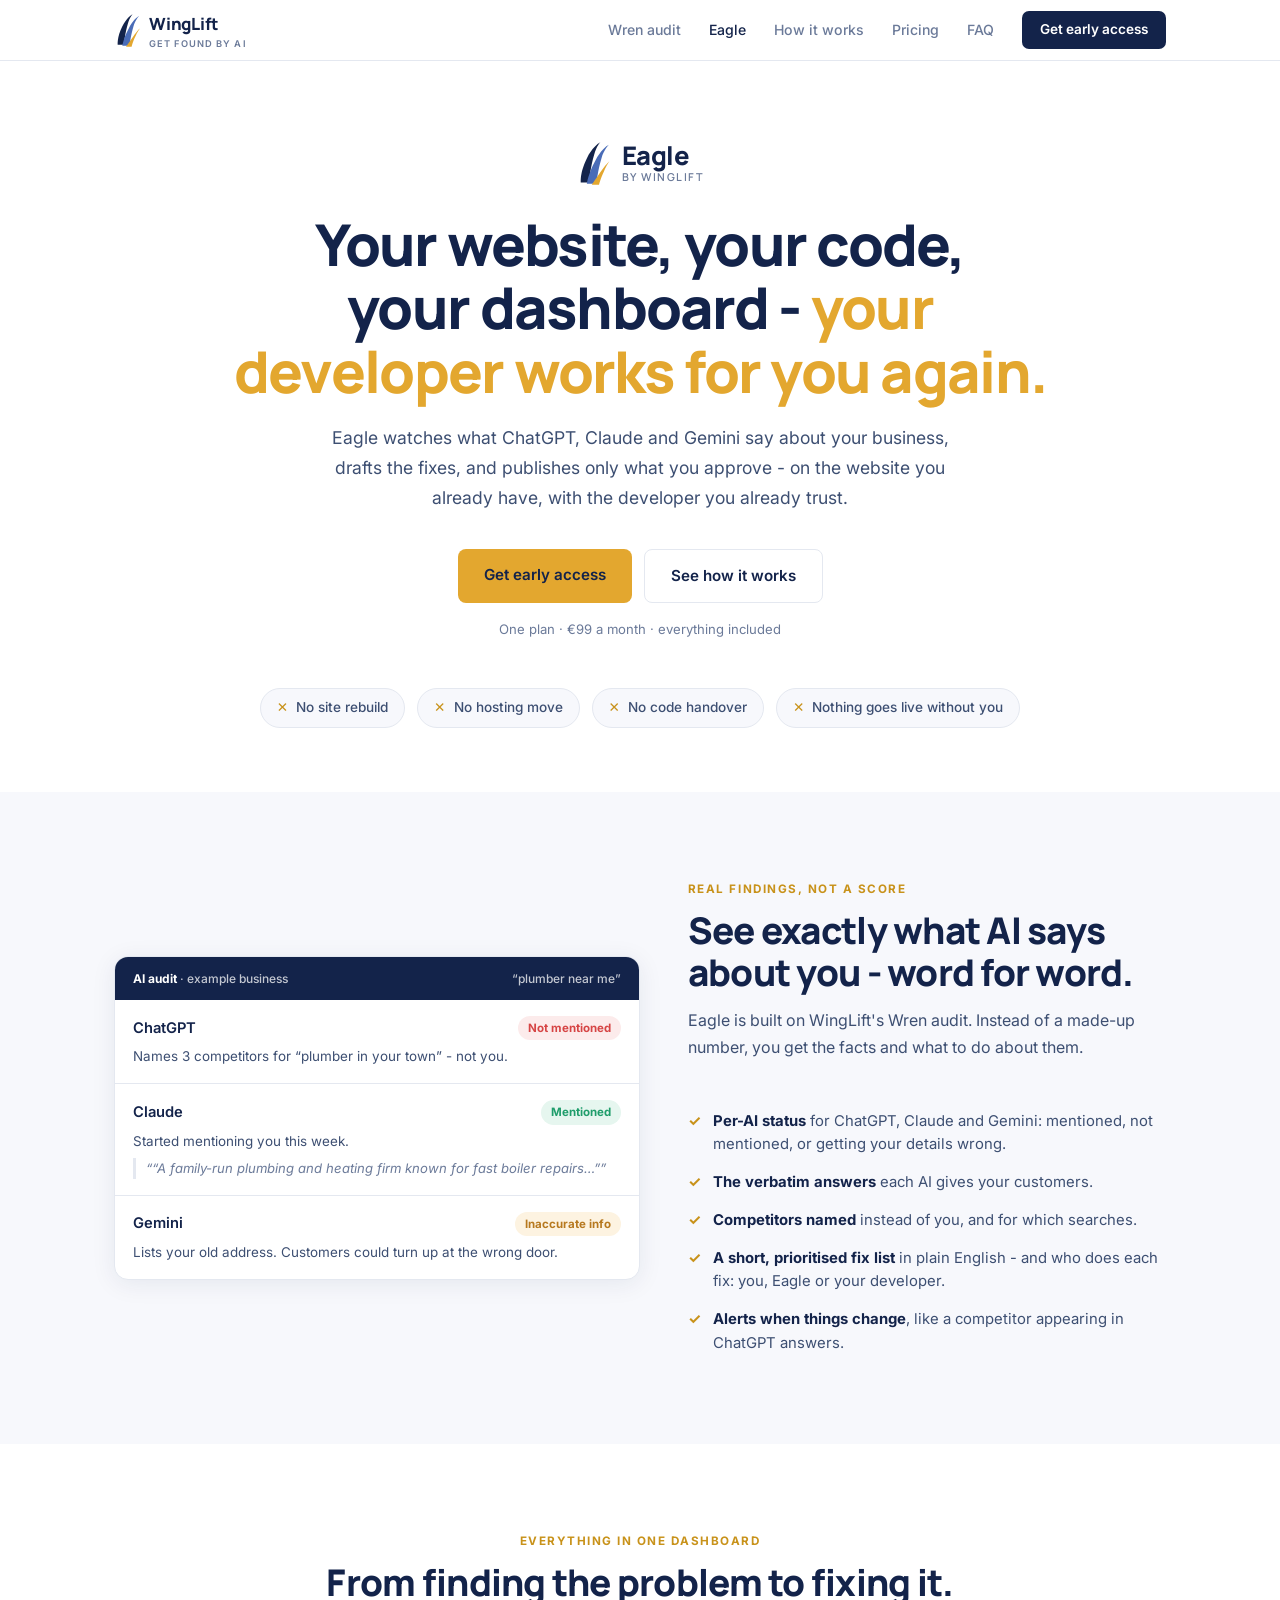
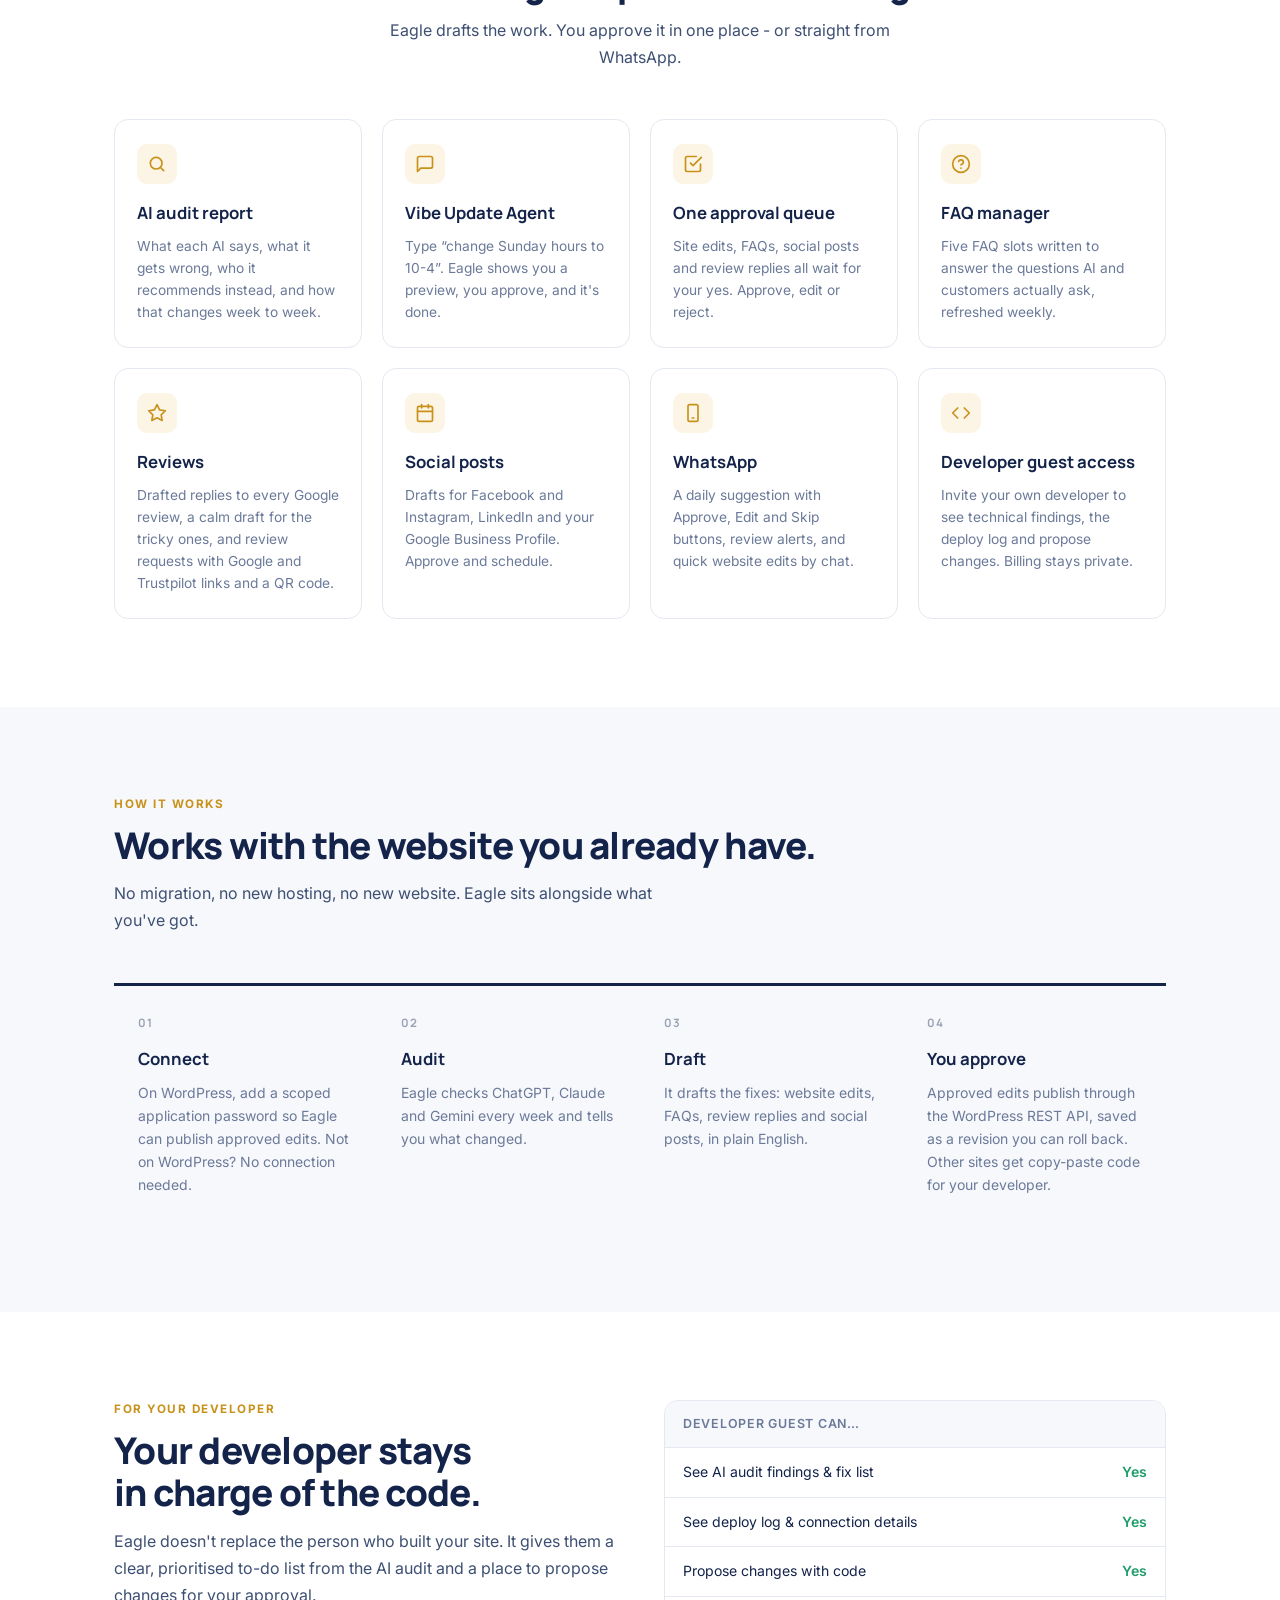
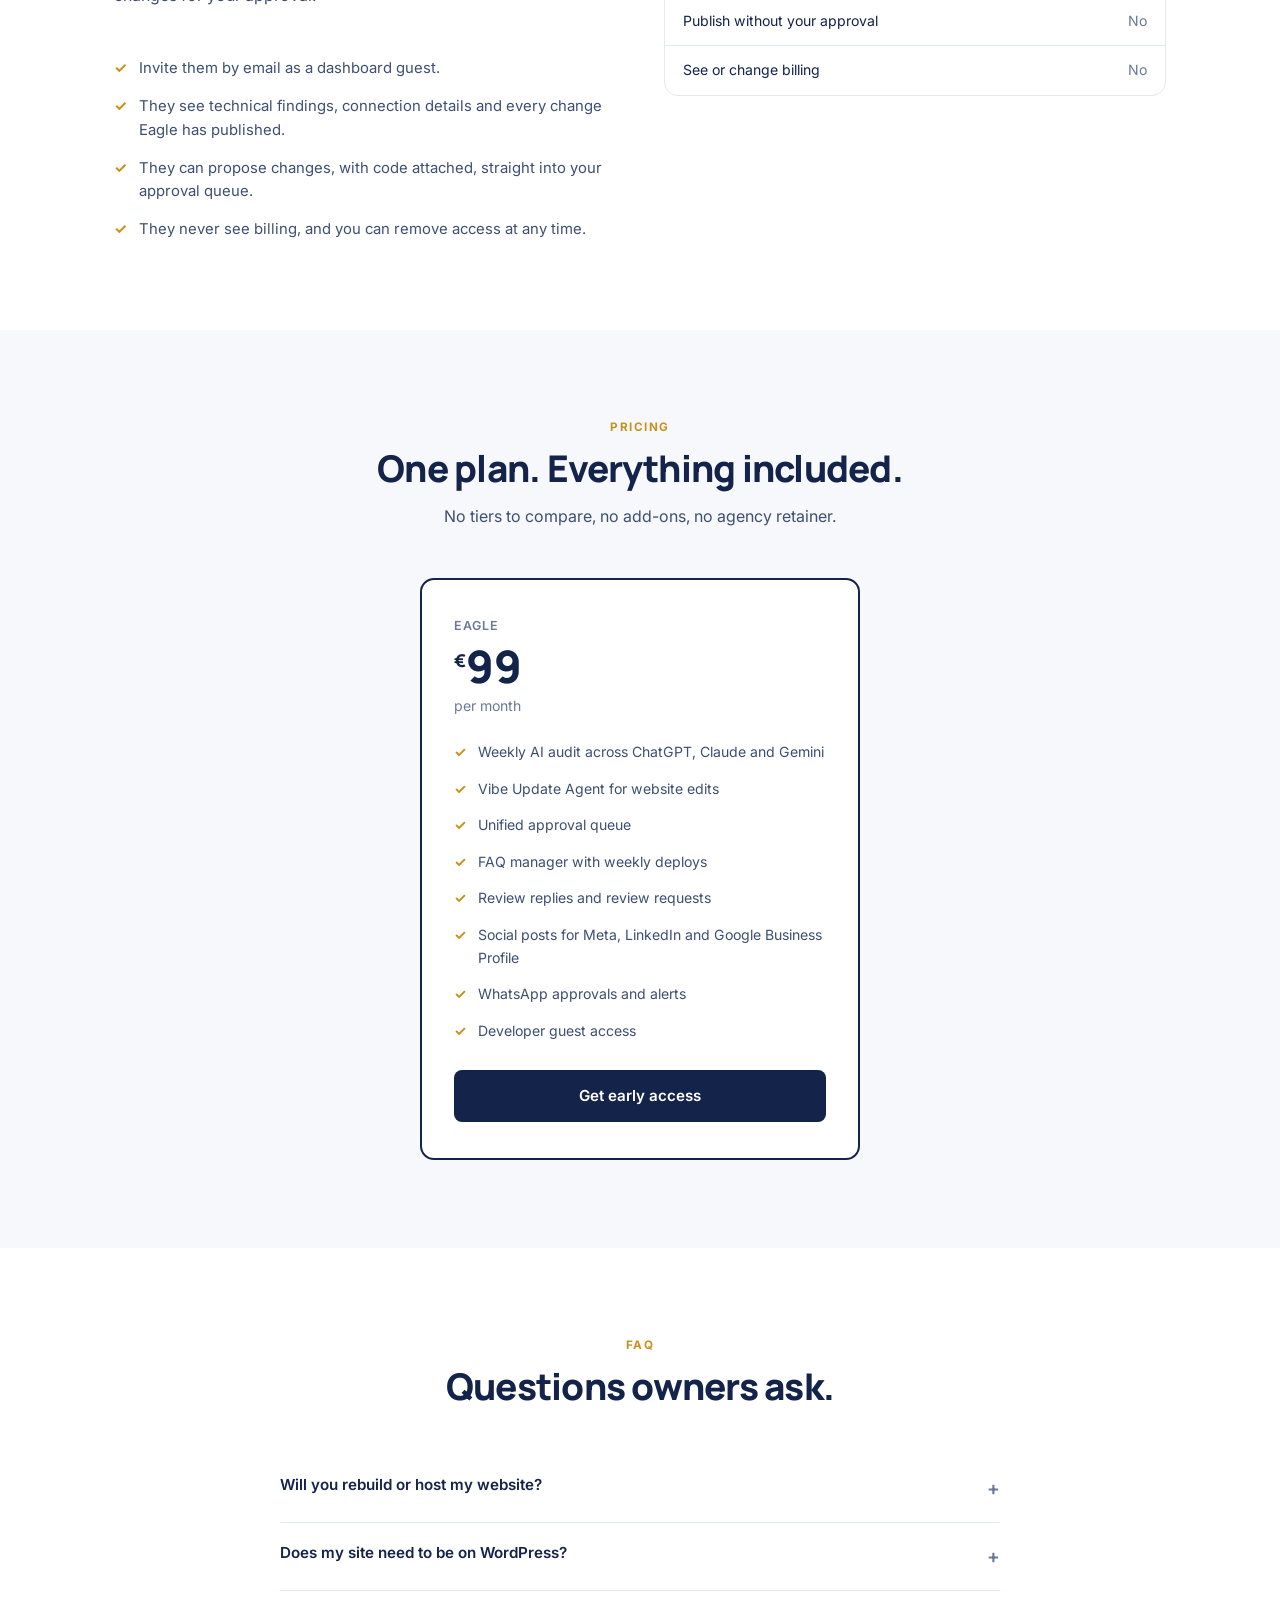
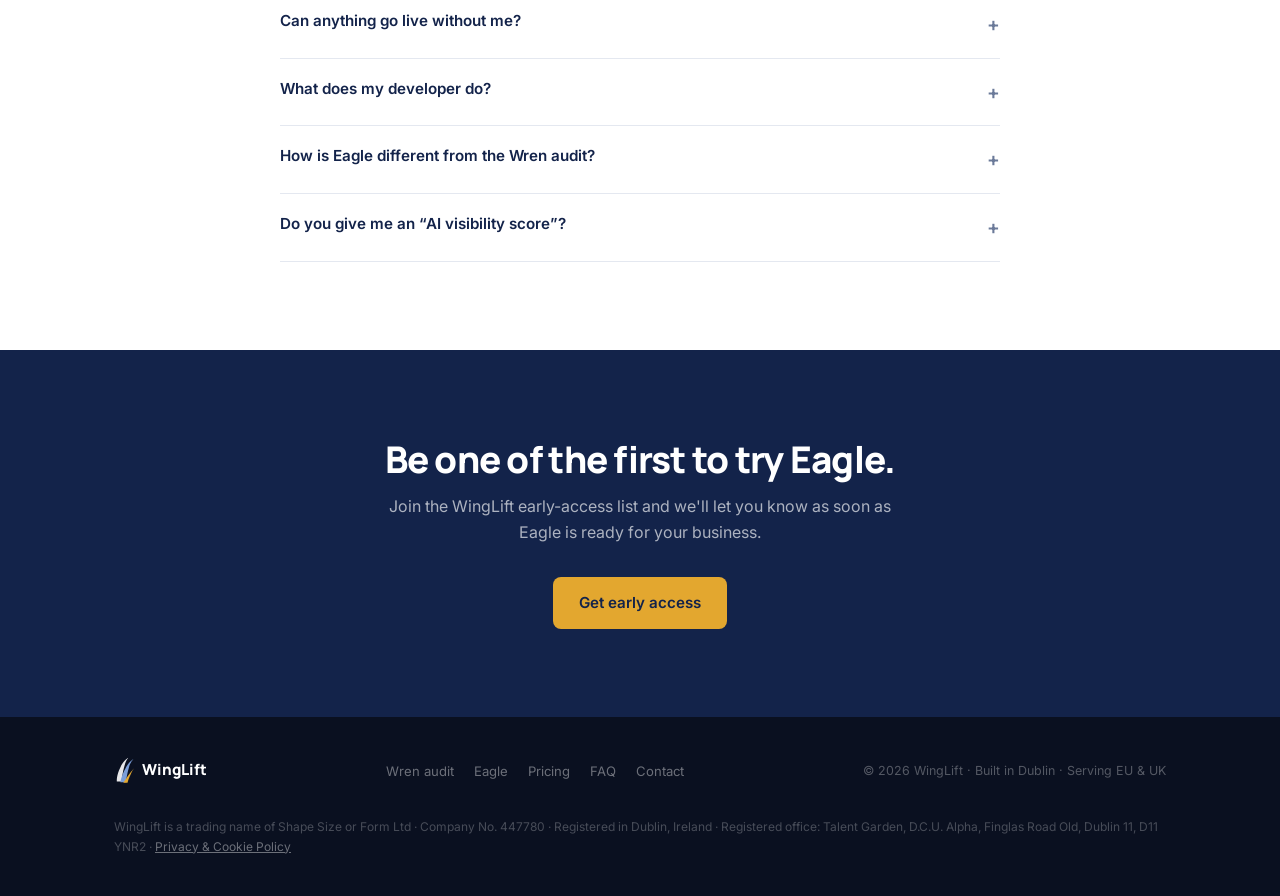
==== eagle.html @ 7f564443 "Add Eagle by WingLift product page and link it from the homepage Co-Authored-By: Devin AI <158243242" ====
<!DOCTYPE html>
<html lang="en" data-theme="light">
<head>
<meta charset="UTF-8">
<meta name="viewport" content="width=device-width, initial-scale=1.0">
<title>Eagle by WingLift - Your website, your code, your dashboard</title>
<meta name="description" content="Eagle by WingLift watches what ChatGPT, Claude and Gemini say about your business, drafts the fixes, and publishes only what you approve - on the website you already have, with the developer you already trust. One plan, €99 a month.">
<meta name="robots" content="index, follow">
<meta property="og:type" content="website">
<meta property="og:url" content="https://winglift.io/eagle">
<meta property="og:title" content="Eagle by WingLift - Your developer works for you again">
<meta property="og:description" content="AI audit findings, approved fixes, reviews, social posts and FAQs in one dashboard. No rebuild, no hosting, no code handover. €99/month.">
<meta property="og:image" content="https://winglift.io/og-image.png">
<meta property="og:locale" content="en_GB">
<meta property="og:site_name" content="WingLift">
<link rel="canonical" href="https://winglift.io/eagle">
<script type="application/ld+json">
{
  "@context": "https://schema.org",
  "@type": "SoftwareApplication",
  "name": "Eagle by WingLift",
  "applicationCategory": "BusinessApplication",
  "operatingSystem": "Web",
  "url": "https://winglift.io/eagle",
  "description": "Dashboard for small business owners that tracks what ChatGPT, Claude and Gemini say about the business, drafts fixes, and publishes approved changes to the owner's existing website via the WordPress REST API or copy-paste code for their own developer.",
  "offers": {
    "@type": "Offer",
    "name": "Eagle",
    "price": "99",
    "priceCurrency": "EUR",
    "billingDuration": "P1M"
  },
  "provider": {
    "@type": "Organization",
    "name": "WingLift",
    "legalName": "Shape Size or Form Ltd",
    "url": "https://winglift.io/"
  }
}
</script>
<link rel="preconnect" href="https://fonts.googleapis.com">
<link rel="stylesheet" href="https://fonts.googleapis.com/css2?family=Inter:wght@400;500;600;700&family=Manrope:wght@600;700;800&display=swap">
<style>
:root {
  --navy: #13234A; --navy-80: #2B3D6B; --steel: #4A6CB7;
  --gold: #E3A72F; --gold-dk: #C8921A;
  --bg: #FFFFFF; --surface: #F7F8FC; --border: #E4E8F0;
  --muted: #6B7A99; --fg: #13234A; --fg-soft: #3D4F72;
  --green: #1F9D6B; --red: #D64545; --amber: #B7791F;
  color-scheme: light;
}
*, *::before, *::after { box-sizing: border-box; margin: 0; padding: 0; }
html { scroll-behavior: smooth; }
html, body { background: var(--bg); color: var(--fg); font-family: 'Inter', system-ui, sans-serif; font-size: 16px; line-height: 1.6; -webkit-font-smoothing: antialiased; }
.container { max-width: 1100px; margin-inline: auto; padding-inline: 24px; }

nav { position: sticky; top: 0; z-index: 100; background: rgba(255,255,255,0.92); backdrop-filter: blur(12px); -webkit-backdrop-filter: blur(12px); border-bottom: 1px solid var(--border); }
.nav-inner { display: flex; align-items: center; justify-content: space-between; height: 60px; padding-inline: 24px; max-width: 1100px; margin-inline: auto; }
.nav-logo { display: flex; align-items: center; gap: 9px; text-decoration: none; color: var(--fg); }
.nav-logo svg { width: 26px; height: 34px; flex-shrink: 0; }
.nav-wordmark { font-family: 'Manrope', sans-serif; font-weight: 800; font-size: 1.05rem; letter-spacing: -0.01em; }
.nav-tagline { font-size: 0.58rem; font-weight: 600; letter-spacing: 0.12em; text-transform: uppercase; color: var(--muted); line-height: 1; display: block; margin-top: 1px; }
.nav-right { display: flex; align-items: center; gap: 28px; }
.nav-right a { text-decoration: none; color: var(--muted); font-size: 0.88rem; font-weight: 500; transition: color 0.15s; }
.nav-right a:hover, .nav-right a.active { color: var(--fg); }
.nav-cta { background: var(--navy); color: #fff !important; padding: 8px 18px; border-radius: 7px; font-weight: 600 !important; font-size: 0.85rem !important; }
.nav-cta:hover { background: var(--navy-80); }

section { padding-block: 88px; }
.section-eyebrow { font-size: 0.73rem; font-weight: 700; letter-spacing: 0.13em; text-transform: uppercase; color: var(--gold-dk); margin-bottom: 10px; display: block; }
h1 { font-family: 'Manrope', sans-serif; font-size: clamp(2.2rem, 5.5vw, 3.6rem); font-weight: 800; line-height: 1.1; letter-spacing: -0.03em; text-wrap: balance; max-width: 820px; margin: 0 auto 20px; }
h1 span { color: var(--gold); }
h2 { font-family: 'Manrope', sans-serif; font-size: clamp(1.6rem, 3vw, 2.3rem); font-weight: 800; line-height: 1.15; letter-spacing: -0.02em; text-wrap: balance; margin-bottom: 14px; }
h3 { font-family: 'Manrope', sans-serif; font-size: 1.05rem; font-weight: 700; margin-bottom: 8px; }
.section-sub { font-size: 1rem; color: var(--fg-soft); max-width: 560px; line-height: 1.7; margin-bottom: 48px; }
.center { text-align: center; }
.center .section-sub { margin-inline: auto; }

.btn { display: inline-block; padding: 14px 26px; border-radius: 8px; font-weight: 600; font-size: 0.95rem; text-decoration: none; transition: background 0.15s, border-color 0.15s, transform 0.15s; }
.btn-gold { background: var(--gold); color: var(--navy); }
.btn-gold:hover { background: var(--gold-dk); transform: translateY(-1px); }
.btn-ghost { border: 1.5px solid var(--border); color: var(--fg); }
.btn-ghost:hover { border-color: var(--navy); }
.btn-navy { display: block; width: 100%; text-align: center; background: var(--navy); color: #fff; }
.btn-navy:hover { background: var(--navy-80); }

/* Hero */
#hero { text-align: center; padding-block: 80px 64px; }
.product-mark { display: inline-flex; align-items: center; gap: 12px; margin-bottom: 28px; }
.product-mark svg { width: 34px; height: 44px; }
.product-mark .pm-name { font-family: 'Manrope', sans-serif; font-weight: 800; font-size: 1.6rem; letter-spacing: -0.02em; line-height: 1; text-align: left; }
.product-mark .pm-by { display: block; font-size: 0.68rem; font-weight: 600; letter-spacing: 0.14em; text-transform: uppercase; color: var(--muted); margin-top: 4px; }
.hero-sub { font-size: 1.1rem; color: var(--fg-soft); max-width: 620px; margin: 0 auto 36px; line-height: 1.7; }
.hero-actions { display: flex; gap: 12px; justify-content: center; flex-wrap: wrap; }
.hero-note { font-size: 0.82rem; color: var(--muted); margin-top: 16px; }
.not-list { display: flex; justify-content: center; gap: 12px; flex-wrap: wrap; margin-top: 48px; }
.not-item { display: flex; align-items: center; gap: 8px; background: var(--surface); border: 1px solid var(--border); border-radius: 999px; padding: 8px 16px; font-size: 0.85rem; font-weight: 500; color: var(--fg-soft); }
.not-item::before { content: "✕"; color: var(--gold-dk); font-weight: 700; }

/* Findings */
#findings { background: var(--surface); }
.findings-grid { display: grid; grid-template-columns: 1.1fr 1fr; gap: 48px; align-items: center; }
.report-card { background: var(--bg); border: 1px solid var(--border); border-radius: 14px; overflow: hidden; box-shadow: 0 4px 24px rgba(19,35,74,0.08); }
.report-top { background: var(--navy); color: rgba(255,255,255,0.75); font-size: 0.75rem; font-weight: 500; padding: 12px 18px; display: flex; justify-content: space-between; }
.report-top strong { color: #fff; }
.ai-finding { padding: 16px 18px; border-bottom: 1px solid var(--border); }
.ai-finding:last-child { border-bottom: none; }
.ai-finding-head { display: flex; align-items: center; justify-content: space-between; gap: 10px; margin-bottom: 6px; }
.ai-finding-name { font-weight: 600; font-size: 0.92rem; }
.status { font-size: 0.72rem; font-weight: 700; padding: 3px 10px; border-radius: 999px; white-space: nowrap; }
.st-ok { background: #E6F6EF; color: var(--green); }
.st-no { background: #FCEBEB; color: var(--red); }
.st-warn { background: #FDF3E1; color: var(--amber); }
.ai-finding p { font-size: 0.84rem; color: var(--fg-soft); line-height: 1.55; }
.ai-finding q { display: block; font-style: italic; color: var(--muted); font-size: 0.82rem; margin-top: 6px; border-left: 3px solid var(--border); padding-left: 10px; }
.check-list { list-style: none; display: flex; flex-direction: column; gap: 14px; }
.check-list li { display: flex; gap: 12px; font-size: 0.93rem; color: var(--fg-soft); line-height: 1.6; }
.check-list li::before { content: "✓"; color: var(--gold-dk); font-weight: 700; flex-shrink: 0; }
.check-list strong { color: var(--fg); }

/* Features */
.feature-grid { display: grid; grid-template-columns: repeat(4, 1fr); gap: 20px; }
.feature { border: 1px solid var(--border); border-radius: 14px; padding: 24px 22px; background: var(--bg); }
.feature-icon { width: 40px; height: 40px; border-radius: 10px; background: rgba(227,167,47,0.12); color: var(--gold-dk); display: flex; align-items: center; justify-content: center; margin-bottom: 16px; }
.feature-icon svg { width: 20px; height: 20px; }
.feature p { font-size: 0.86rem; color: var(--muted); line-height: 1.6; }

/* Steps */
#how { background: var(--surface); }
.steps { display: grid; grid-template-columns: repeat(4, 1fr); gap: 0; }
.step { padding: 28px 24px; border-top: 3px solid var(--navy); }
.step-num { font-family: 'Manrope', sans-serif; font-size: 0.72rem; font-weight: 700; letter-spacing: 0.1em; color: #9AA3B4; margin-bottom: 14px; display: block; }
.step p { font-size: 0.875rem; color: var(--muted); line-height: 1.65; }

/* Developer */
.dev-grid { display: grid; grid-template-columns: 1fr 1fr; gap: 48px; align-items: start; }
.perm-card { border: 1px solid var(--border); border-radius: 14px; overflow: hidden; }
.perm-row { display: flex; justify-content: space-between; gap: 12px; padding: 13px 18px; border-bottom: 1px solid var(--border); font-size: 0.88rem; }
.perm-row:last-child { border-bottom: none; }
.perm-row.head { background: var(--surface); font-weight: 600; font-size: 0.78rem; text-transform: uppercase; letter-spacing: 0.06em; color: var(--muted); }
.yes { color: var(--green); font-weight: 600; }
.nope { color: var(--muted); }

/* Pricing */
#pricing { background: var(--surface); }
.price-card { max-width: 440px; margin: 0 auto; background: var(--bg); border: 2px solid var(--navy); border-radius: 14px; padding: 36px 32px; text-align: left; }
.price-tier { font-size: 0.78rem; font-weight: 600; color: var(--muted); letter-spacing: 0.06em; text-transform: uppercase; margin-bottom: 8px; }
.price-amount { font-family: 'Manrope', sans-serif; font-size: 2.8rem; font-weight: 800; line-height: 1; }
.price-amount sup { font-size: 1.1rem; vertical-align: super; }
.price-period { font-size: 0.88rem; color: var(--muted); margin: 6px 0 24px; }
.price-card .check-list { margin-bottom: 28px; }
.price-card .check-list li { font-size: 0.88rem; }

/* FAQ */
.faq-list { max-width: 720px; margin: 0 auto; }
.faq-list details { border-bottom: 1px solid var(--border); }
.faq-list summary { cursor: pointer; list-style: none; padding: 18px 0; font-weight: 600; font-size: 0.95rem; display: flex; justify-content: space-between; gap: 12px; }
.faq-list summary::-webkit-details-marker { display: none; }
.faq-list summary::after { content: "+"; font-size: 1.2rem; color: var(--muted); transition: transform 0.2s; }
.faq-list details[open] summary::after { transform: rotate(45deg); }
.faq-list details p { padding-bottom: 18px; font-size: 0.9rem; color: var(--muted); line-height: 1.75; }

/* CTA */
#cta { background: var(--navy); text-align: center; }
#cta h2 { color: #fff; }
#cta p { color: rgba(255,255,255,0.65); max-width: 520px; margin: 0 auto 32px; }

footer { background: #0A1020; padding-block: 40px; }
.footer-inner { max-width: 1100px; margin-inline: auto; padding-inline: 24px; display: flex; align-items: center; justify-content: space-between; gap: 20px; flex-wrap: wrap; }
.footer-logo { display: flex; align-items: center; gap: 8px; text-decoration: none; color: #fff; }
.footer-logo svg { width: 20px; height: 26px; }
.footer-wordmark { font-family: 'Manrope', sans-serif; font-weight: 800; font-size: 0.95rem; }
.footer-links { display: flex; gap: 20px; list-style: none; flex-wrap: wrap; }
.footer-links a { color: rgba(255,255,255,0.4); font-size: 0.82rem; text-decoration: none; }
.footer-links a:hover { color: rgba(255,255,255,0.8); }
.footer-copy { font-size: 0.78rem; color: rgba(255,255,255,0.3); }
.footer-legal { font-size: 0.75rem; color: rgba(255,255,255,0.25); margin-top: 14px; line-height: 1.6; width: 100%; }
.footer-legal a { color: rgba(255,255,255,0.4); }

@media (max-width: 900px) {
  .feature-grid { grid-template-columns: 1fr 1fr; }
  .steps { grid-template-columns: 1fr 1fr; }
  .findings-grid, .dev-grid { grid-template-columns: 1fr; gap: 36px; }
}
@media (max-width: 560px) {
  h1 { font-size: 2rem; }
  section { padding-block: 64px; }
  .feature-grid, .steps { grid-template-columns: 1fr; }
  .nav-right a:not(.nav-cta) { display: none; }
}
@media (prefers-reduced-motion: reduce) {
  html { scroll-behavior: auto; }
  *, *::before, *::after { transition: none !important; }
}
</style>
</head>
<body>

<nav>
  <div class="nav-inner">
    <a href="/" class="nav-logo">
      <svg viewBox="0 0 56 72" xmlns="http://www.w3.org/2000/svg" aria-hidden="true">
        <path d="M8 68 C8 68 6 52 18 28 C26 12 36 4 40 2 C40 2 34 8 30 22 C24 42 22 62 22 68 Z" fill="#13234A"/>
        <path d="M18 70 C18 70 20 54 32 32 C40 16 50 8 54 6 C54 6 46 14 42 28 C36 48 34 66 34 70 Z" fill="#4A6CB7"/>
        <path d="M26 72 C26 72 34 60 44 46 C50 38 56 32 56 32 C56 32 50 40 46 50 C40 62 38 72 38 72 Z" fill="#E3A72F"/>
      </svg>
      <span>
        <span class="nav-wordmark">WingLift</span>
        <span class="nav-tagline">Get found by AI</span>
      </span>
    </a>
    <div class="nav-right">
      <a href="/">Wren audit</a>
      <a href="/eagle" class="active">Eagle</a>
      <a href="#how">How it works</a>
      <a href="#pricing">Pricing</a>
      <a href="#faq">FAQ</a>
      <a href="/#cta" class="nav-cta">Get early access</a>
    </div>
  </div>
</nav>

<main>
<section id="hero">
  <div class="container">
    <div class="product-mark">
      <svg viewBox="0 0 56 72" xmlns="http://www.w3.org/2000/svg" aria-hidden="true">
        <path d="M8 68 C8 68 6 52 18 28 C26 12 36 4 40 2 C40 2 34 8 30 22 C24 42 22 62 22 68 Z" fill="#13234A"/>
        <path d="M18 70 C18 70 20 54 32 32 C40 16 50 8 54 6 C54 6 46 14 42 28 C36 48 34 66 34 70 Z" fill="#4A6CB7"/>
        <path d="M26 72 C26 72 34 60 44 46 C50 38 56 32 56 32 C56 32 50 40 46 50 C40 62 38 72 38 72 Z" fill="#E3A72F"/>
      </svg>
      <span class="pm-name">Eagle<span class="pm-by">by WingLift</span></span>
    </div>
    <h1>Your website, your code, your dashboard - <span>your developer works for you again.</span></h1>
    <p class="hero-sub">Eagle watches what ChatGPT, Claude and Gemini say about your business, drafts the fixes, and publishes only what you approve - on the website you already have, with the developer you already trust.</p>
    <div class="hero-actions">
      <a href="/#cta" class="btn btn-gold">Get early access</a>
      <a href="#how" class="btn btn-ghost">See how it works</a>
    </div>
    <p class="hero-note">One plan · €99 a month · everything included</p>
    <div class="not-list" aria-label="What Eagle does not do">
      <span class="not-item">No site rebuild</span>
      <span class="not-item">No hosting move</span>
      <span class="not-item">No code handover</span>
      <span class="not-item">Nothing goes live without you</span>
    </div>
  </div>
</section>

<section id="findings">
  <div class="container findings-grid">
    <div class="report-card" aria-label="Example audit findings">
      <div class="report-top"><span><strong>AI audit</strong> · example business</span><span>“plumber near me”</span></div>
      <div class="ai-finding">
        <div class="ai-finding-head"><span class="ai-finding-name">ChatGPT</span><span class="status st-no">Not mentioned</span></div>
        <p>Names 3 competitors for “plumber in your town” - not you.</p>
      </div>
      <div class="ai-finding">
        <div class="ai-finding-head"><span class="ai-finding-name">Claude</span><span class="status st-ok">Mentioned</span></div>
        <p>Started mentioning you this week.</p>
        <q>“A family-run plumbing and heating firm known for fast boiler repairs…”</q>
      </div>
      <div class="ai-finding">
        <div class="ai-finding-head"><span class="ai-finding-name">Gemini</span><span class="status st-warn">Inaccurate info</span></div>
        <p>Lists your old address. Customers could turn up at the wrong door.</p>
      </div>
    </div>
    <div>
      <span class="section-eyebrow">Real findings, not a score</span>
      <h2>See exactly what AI says about you - word for word.</h2>
      <p class="section-sub">Eagle is built on WingLift's Wren audit. Instead of a made-up number, you get the facts and what to do about them.</p>
      <ul class="check-list">
        <li><span><strong>Per-AI status</strong> for ChatGPT, Claude and Gemini: mentioned, not mentioned, or getting your details wrong.</span></li>
        <li><span><strong>The verbatim answers</strong> each AI gives your customers.</span></li>
        <li><span><strong>Competitors named</strong> instead of you, and for which searches.</span></li>
        <li><span><strong>A short, prioritised fix list</strong> in plain English - and who does each fix: you, Eagle or your developer.</span></li>
        <li><span><strong>Alerts when things change</strong>, like a competitor appearing in ChatGPT answers.</span></li>
      </ul>
    </div>
  </div>
</section>

<section id="features">
  <div class="container">
    <div class="center">
      <span class="section-eyebrow">Everything in one dashboard</span>
      <h2>From finding the problem to fixing it.</h2>
      <p class="section-sub">Eagle drafts the work. You approve it in one place - or straight from WhatsApp.</p>
    </div>
    <div class="feature-grid">
      <div class="feature">
        <div class="feature-icon"><svg viewBox="0 0 24 24" fill="none" stroke="currentColor" stroke-width="2" stroke-linecap="round" stroke-linejoin="round"><circle cx="11" cy="11" r="7"/><path d="m20 20-3.5-3.5"/></svg></div>
        <h3>AI audit report</h3>
        <p>What each AI says, what it gets wrong, who it recommends instead, and how that changes week to week.</p>
      </div>
      <div class="feature">
        <div class="feature-icon"><svg viewBox="0 0 24 24" fill="none" stroke="currentColor" stroke-width="2" stroke-linecap="round" stroke-linejoin="round"><path d="M21 15a2 2 0 0 1-2 2H7l-4 4V5a2 2 0 0 1 2-2h14a2 2 0 0 1 2 2z"/></svg></div>
        <h3>Vibe Update Agent</h3>
        <p>Type “change Sunday hours to 10-4”. Eagle shows you a preview, you approve, and it's done.</p>
      </div>
      <div class="feature">
        <div class="feature-icon"><svg viewBox="0 0 24 24" fill="none" stroke="currentColor" stroke-width="2" stroke-linecap="round" stroke-linejoin="round"><path d="M9 11l3 3L22 4"/><path d="M21 12v7a2 2 0 0 1-2 2H5a2 2 0 0 1-2-2V5a2 2 0 0 1 2-2h11"/></svg></div>
        <h3>One approval queue</h3>
        <p>Site edits, FAQs, social posts and review replies all wait for your yes. Approve, edit or reject.</p>
      </div>
      <div class="feature">
        <div class="feature-icon"><svg viewBox="0 0 24 24" fill="none" stroke="currentColor" stroke-width="2" stroke-linecap="round" stroke-linejoin="round"><circle cx="12" cy="12" r="10"/><path d="M9.1 9a3 3 0 0 1 5.8 1c0 2-3 3-3 3"/><path d="M12 17h.01"/></svg></div>
        <h3>FAQ manager</h3>
        <p>Five FAQ slots written to answer the questions AI and customers actually ask, refreshed weekly.</p>
      </div>
      <div class="feature">
        <div class="feature-icon"><svg viewBox="0 0 24 24" fill="none" stroke="currentColor" stroke-width="2" stroke-linecap="round" stroke-linejoin="round"><path d="m12 2 3.1 6.3 6.9 1-5 4.9 1.2 6.8L12 17.8 5.8 21l1.2-6.8-5-4.9 6.9-1z"/></svg></div>
        <h3>Reviews</h3>
        <p>Drafted replies to every Google review, a calm draft for the tricky ones, and review requests with Google and Trustpilot links and a QR code.</p>
      </div>
      <div class="feature">
        <div class="feature-icon"><svg viewBox="0 0 24 24" fill="none" stroke="currentColor" stroke-width="2" stroke-linecap="round" stroke-linejoin="round"><rect x="3" y="4" width="18" height="18" rx="2"/><path d="M16 2v4M8 2v4M3 10h18"/></svg></div>
        <h3>Social posts</h3>
        <p>Drafts for Facebook and Instagram, LinkedIn and your Google Business Profile. Approve and schedule.</p>
      </div>
      <div class="feature">
        <div class="feature-icon"><svg viewBox="0 0 24 24" fill="none" stroke="currentColor" stroke-width="2" stroke-linecap="round" stroke-linejoin="round"><rect x="6" y="2" width="12" height="20" rx="2"/><path d="M11 18h2"/></svg></div>
        <h3>WhatsApp</h3>
        <p>A daily suggestion with Approve, Edit and Skip buttons, review alerts, and quick website edits by chat.</p>
      </div>
      <div class="feature">
        <div class="feature-icon"><svg viewBox="0 0 24 24" fill="none" stroke="currentColor" stroke-width="2" stroke-linecap="round" stroke-linejoin="round"><path d="m16 18 6-6-6-6"/><path d="m8 6-6 6 6 6"/></svg></div>
        <h3>Developer guest access</h3>
        <p>Invite your own developer to see technical findings, the deploy log and propose changes. Billing stays private.</p>
      </div>
    </div>
  </div>
</section>

<section id="how">
  <div class="container">
    <span class="section-eyebrow">How it works</span>
    <h2>Works with the website you already have.</h2>
    <p class="section-sub">No migration, no new hosting, no new website. Eagle sits alongside what you've got.</p>
    <div class="steps">
      <div class="step"><span class="step-num">01</span><h3>Connect</h3><p>On WordPress, add a scoped application password so Eagle can publish approved edits. Not on WordPress? No connection needed.</p></div>
      <div class="step"><span class="step-num">02</span><h3>Audit</h3><p>Eagle checks ChatGPT, Claude and Gemini every week and tells you what changed.</p></div>
      <div class="step"><span class="step-num">03</span><h3>Draft</h3><p>It drafts the fixes: website edits, FAQs, review replies and social posts, in plain English.</p></div>
      <div class="step"><span class="step-num">04</span><h3>You approve</h3><p>Approved edits publish through the WordPress REST API, saved as a revision you can roll back. Other sites get copy-paste code for your developer.</p></div>
    </div>
  </div>
</section>

<section id="developer">
  <div class="container dev-grid">
    <div>
      <span class="section-eyebrow">For your developer</span>
      <h2>Your developer stays in charge of the code.</h2>
      <p class="section-sub">Eagle doesn't replace the person who built your site. It gives them a clear, prioritised to-do list from the AI audit and a place to propose changes for your approval.</p>
      <ul class="check-list">
        <li><span>Invite them by email as a dashboard guest.</span></li>
        <li><span>They see technical findings, connection details and every change Eagle has published.</span></li>
        <li><span>They can propose changes, with code attached, straight into your approval queue.</span></li>
        <li><span>They never see billing, and you can remove access at any time.</span></li>
      </ul>
    </div>
    <div class="perm-card" aria-label="Developer guest permissions">
      <div class="perm-row head"><span>Developer guest can…</span><span></span></div>
      <div class="perm-row"><span>See AI audit findings &amp; fix list</span><span class="yes">Yes</span></div>
      <div class="perm-row"><span>See deploy log &amp; connection details</span><span class="yes">Yes</span></div>
      <div class="perm-row"><span>Propose changes with code</span><span class="yes">Yes</span></div>
      <div class="perm-row"><span>Publish without your approval</span><span class="nope">No</span></div>
      <div class="perm-row"><span>See or change billing</span><span class="nope">No</span></div>
    </div>
  </div>
</section>

<section id="pricing">
  <div class="container center">
    <span class="section-eyebrow">Pricing</span>
    <h2>One plan. Everything included.</h2>
    <p class="section-sub">No tiers to compare, no add-ons, no agency retainer.</p>
    <div class="price-card">
      <div class="price-tier">Eagle</div>
      <div class="price-amount"><sup>€</sup>99</div>
      <div class="price-period">per month</div>
      <ul class="check-list">
        <li><span>Weekly AI audit across ChatGPT, Claude and Gemini</span></li>
        <li><span>Vibe Update Agent for website edits</span></li>
        <li><span>Unified approval queue</span></li>
        <li><span>FAQ manager with weekly deploys</span></li>
        <li><span>Review replies and review requests</span></li>
        <li><span>Social posts for Meta, LinkedIn and Google Business Profile</span></li>
        <li><span>WhatsApp approvals and alerts</span></li>
        <li><span>Developer guest access</span></li>
      </ul>
      <a href="/#cta" class="btn btn-navy">Get early access</a>
    </div>
  </div>
</section>

<section id="faq">
  <div class="container">
    <div class="center">
      <span class="section-eyebrow">FAQ</span>
      <h2>Questions owners ask.</h2>
      <p class="section-sub"></p>
    </div>
    <div class="faq-list">
      <details><summary>Will you rebuild or host my website?</summary><p>No. Eagle is software only. Your website stays where it is, with the hosting and developer you already have. We never ask for your code.</p></details>
      <details><summary>Does my site need to be on WordPress?</summary><p>No. On WordPress, Eagle can publish approved edits for you through the WordPress REST API. On any other platform, Eagle gives you or your developer the exact copy-paste change instead.</p></details>
      <details><summary>Can anything go live without me?</summary><p>No. Every website edit, FAQ, social post and review reply waits in your approval queue until you approve it, in the dashboard or on WhatsApp.</p></details>
      <details><summary>What does my developer do?</summary><p>The code work, as they do today. Eagle gives them a prioritised list of technical fixes from the AI audit and lets them propose changes for your approval. They're invited as a guest and never see billing.</p></details>
      <details><summary>How is Eagle different from the Wren audit?</summary><p>Wren tells you what AI says about your business. Eagle uses those findings and helps you act on them: it drafts the fixes, manages your FAQs, reviews and social posts, and publishes what you approve.</p></details>
      <details><summary>Do you give me an “AI visibility score”?</summary><p>No. Scores hide the detail. Eagle shows you exactly what each AI says, what it gets wrong, and who it recommends instead.</p></details>
    </div>
  </div>
</section>

<section id="cta">
  <div class="container">
    <h2>Be one of the first to try Eagle.</h2>
    <p>Join the WingLift early-access list and we'll let you know as soon as Eagle is ready for your business.</p>
    <a href="/#cta" class="btn btn-gold">Get early access</a>
  </div>
</section>
</main>

<footer>
  <div class="footer-inner">
    <a href="/" class="footer-logo">
      <svg viewBox="0 0 56 72" xmlns="http://www.w3.org/2000/svg" aria-hidden="true">
        <path d="M8 68 C8 68 6 52 18 28 C26 12 36 4 40 2 C40 2 34 8 30 22 C24 42 22 62 22 68 Z" fill="#fff" opacity="0.9"/>
        <path d="M18 70 C18 70 20 54 32 32 C40 16 50 8 54 6 C54 6 46 14 42 28 C36 48 34 66 34 70 Z" fill="#7B9ED9"/>
        <path d="M26 72 C26 72 34 60 44 46 C50 38 56 32 56 32 C56 32 50 40 46 50 C40 62 38 72 38 72 Z" fill="#E3A72F"/>
      </svg>
      <span class="footer-wordmark">WingLift</span>
    </a>
    <ul class="footer-links">
      <li><a href="/">Wren audit</a></li>
      <li><a href="/eagle">Eagle</a></li>
      <li><a href="#pricing">Pricing</a></li>
      <li><a href="#faq">FAQ</a></li>
      <li><a href="mailto:info@winglift.io">Contact</a></li>
    </ul>
    <p class="footer-copy">© 2026 WingLift · Built in Dublin · Serving EU &amp; UK</p>
    <p class="footer-legal">WingLift is a trading name of Shape Size or Form Ltd · Company No. 447780 · Registered in Dublin, Ireland · Registered office: Talent Garden, D.C.U. Alpha, Finglas Road Old, Dublin 11, D11 YNR2 · <a href="/privacy.html">Privacy &amp; Cookie Policy</a></p>
  </div>
</footer>

</body>
</html>
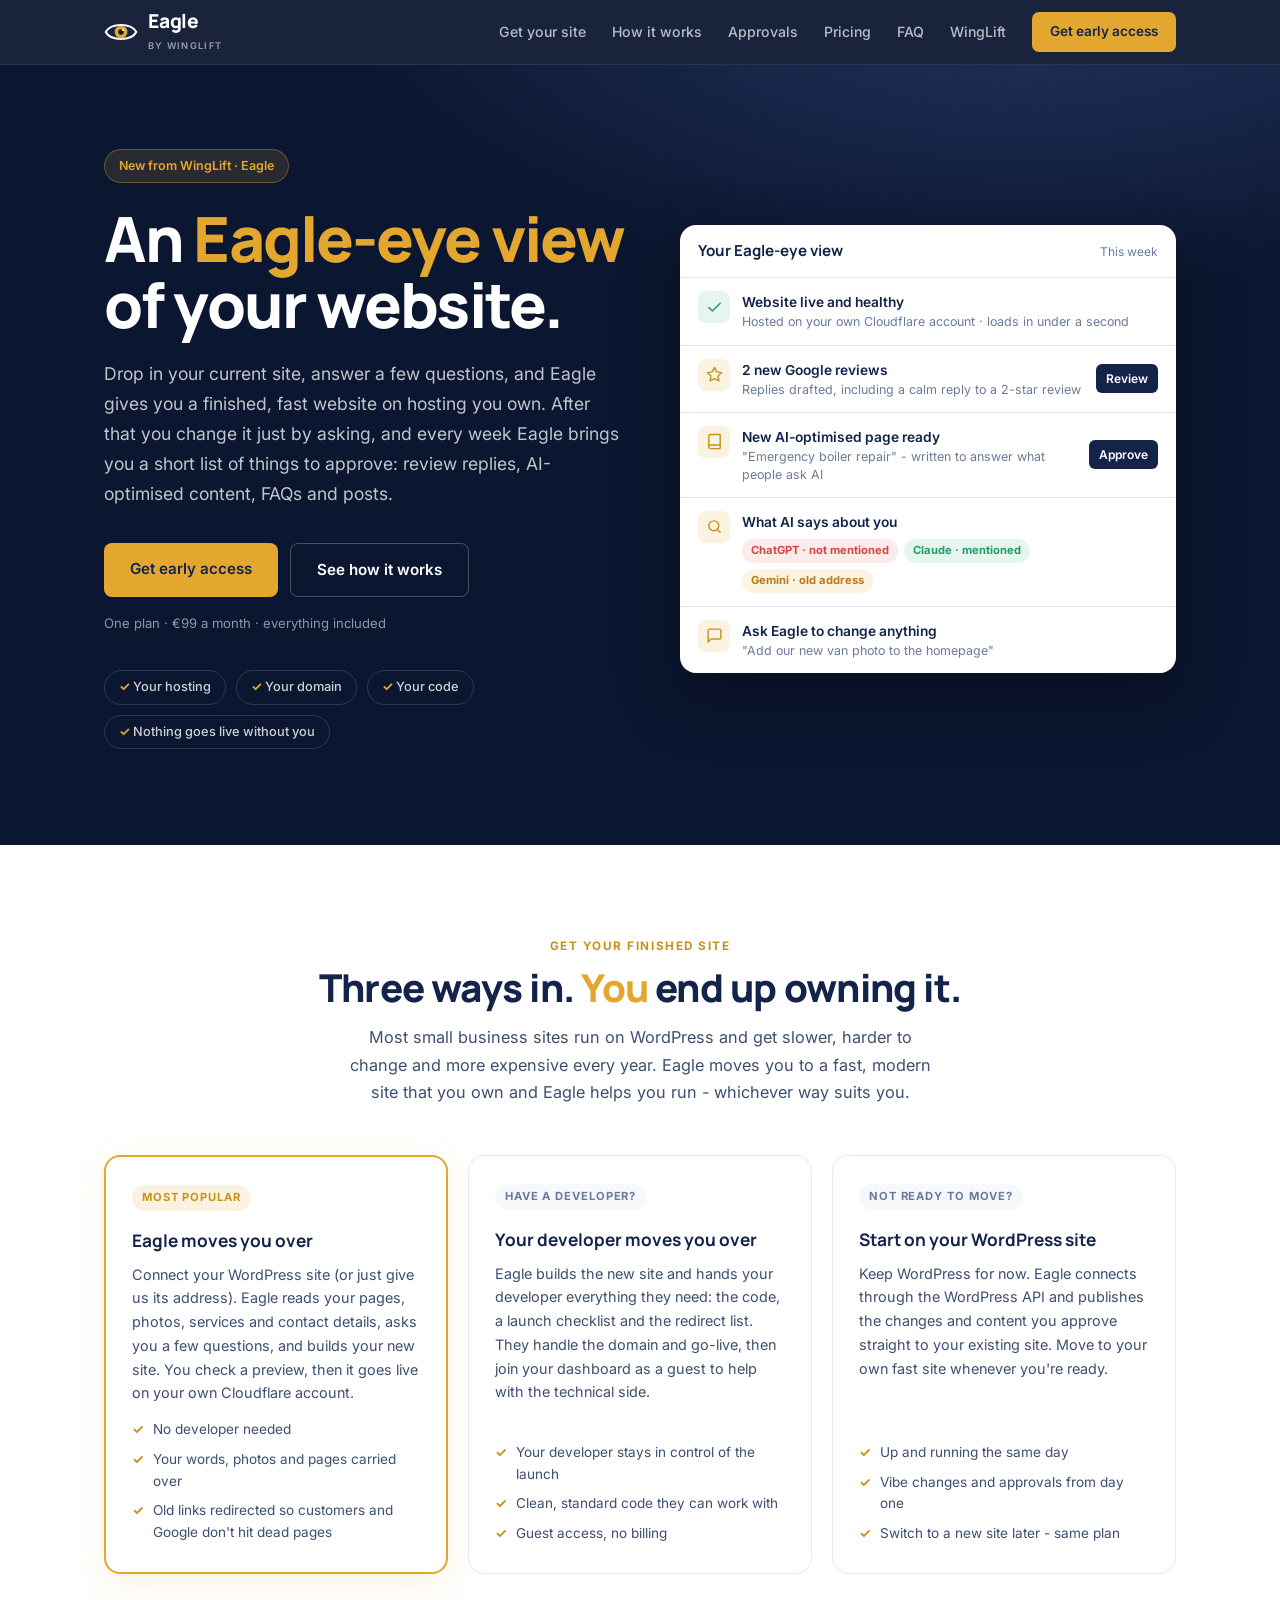
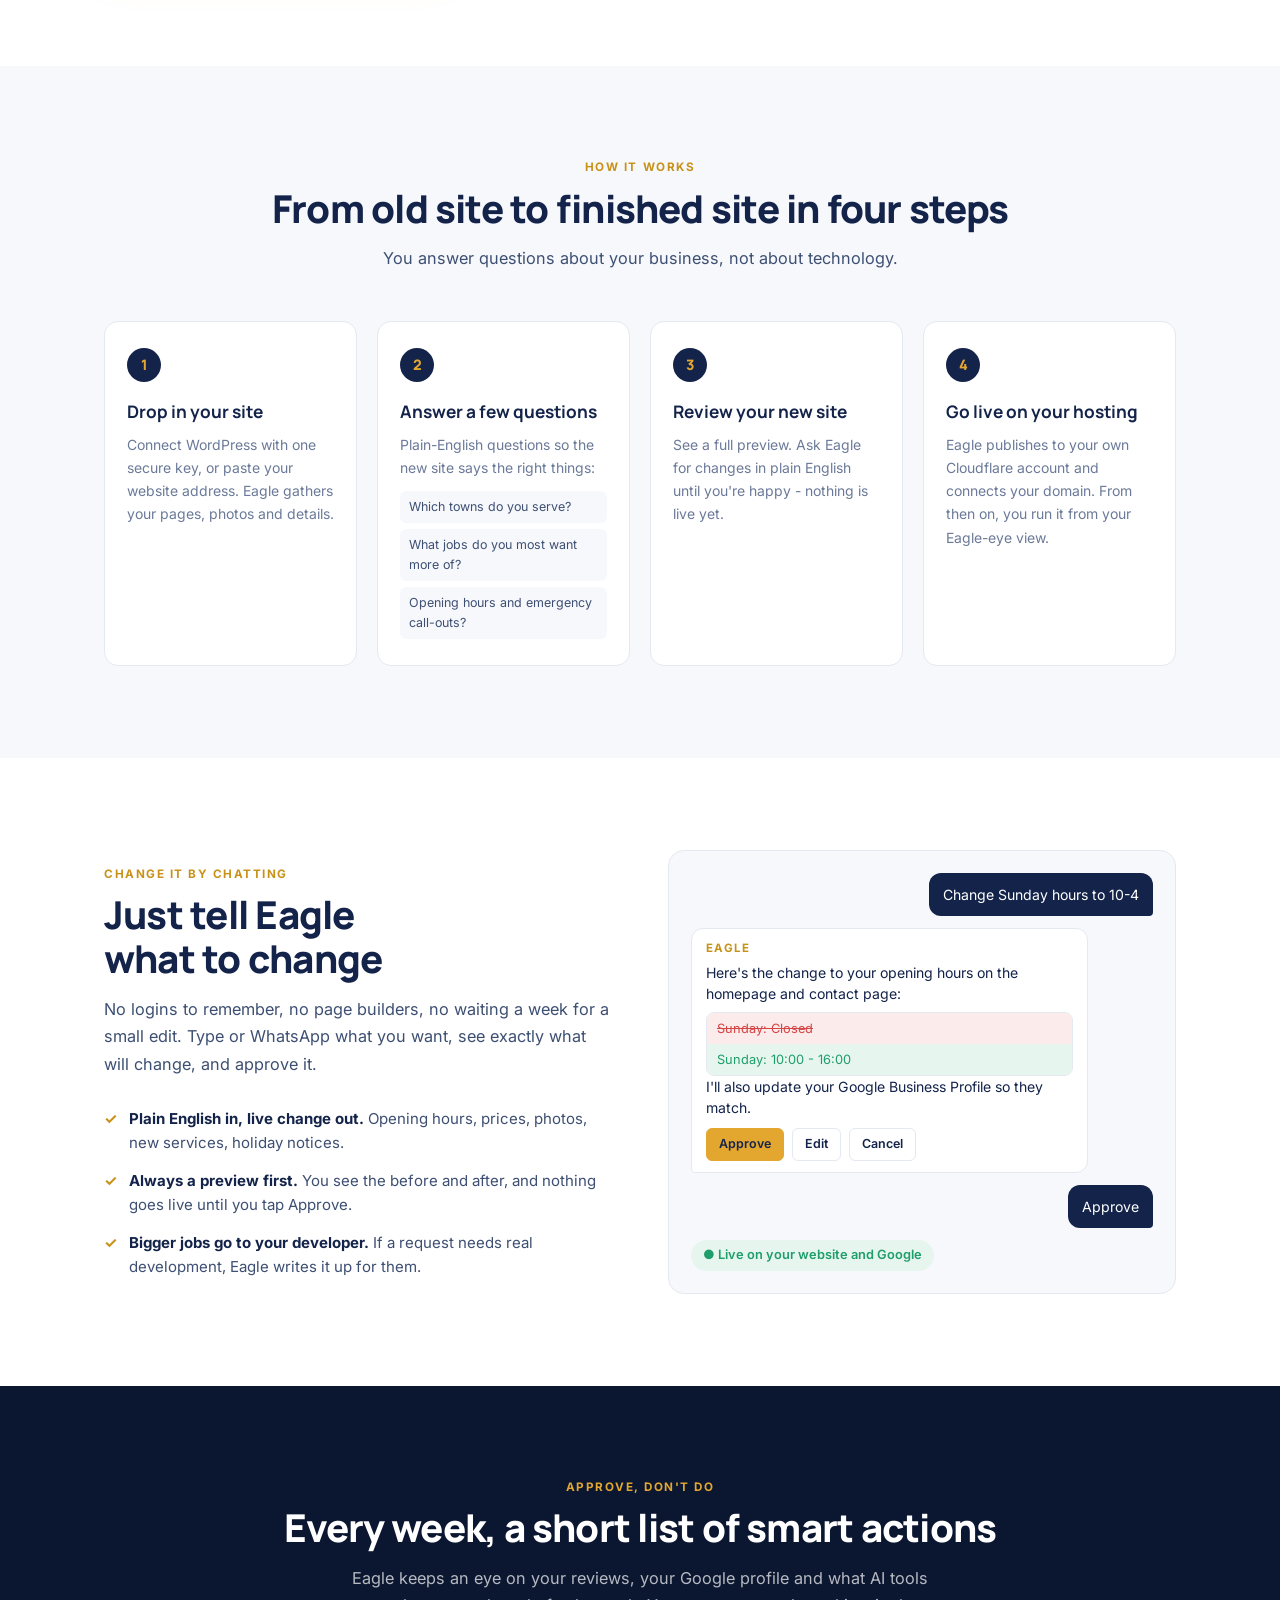
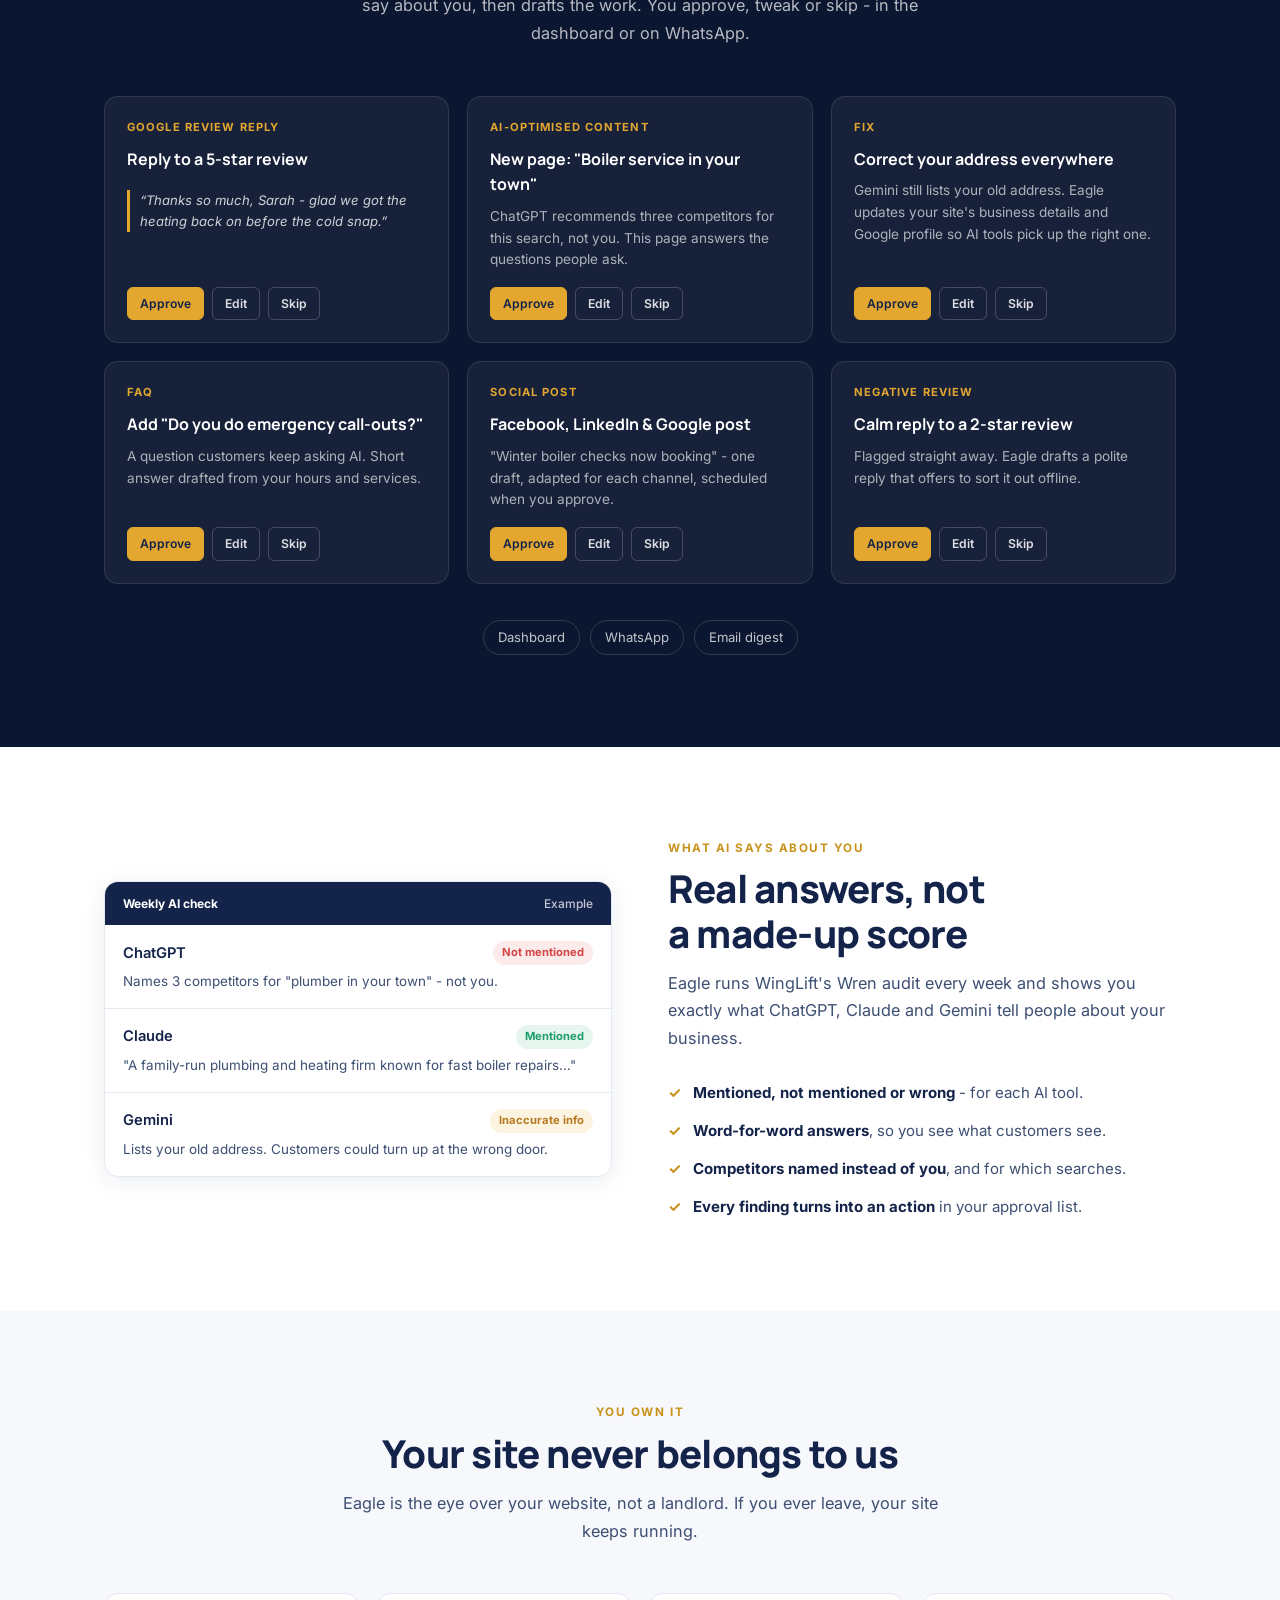
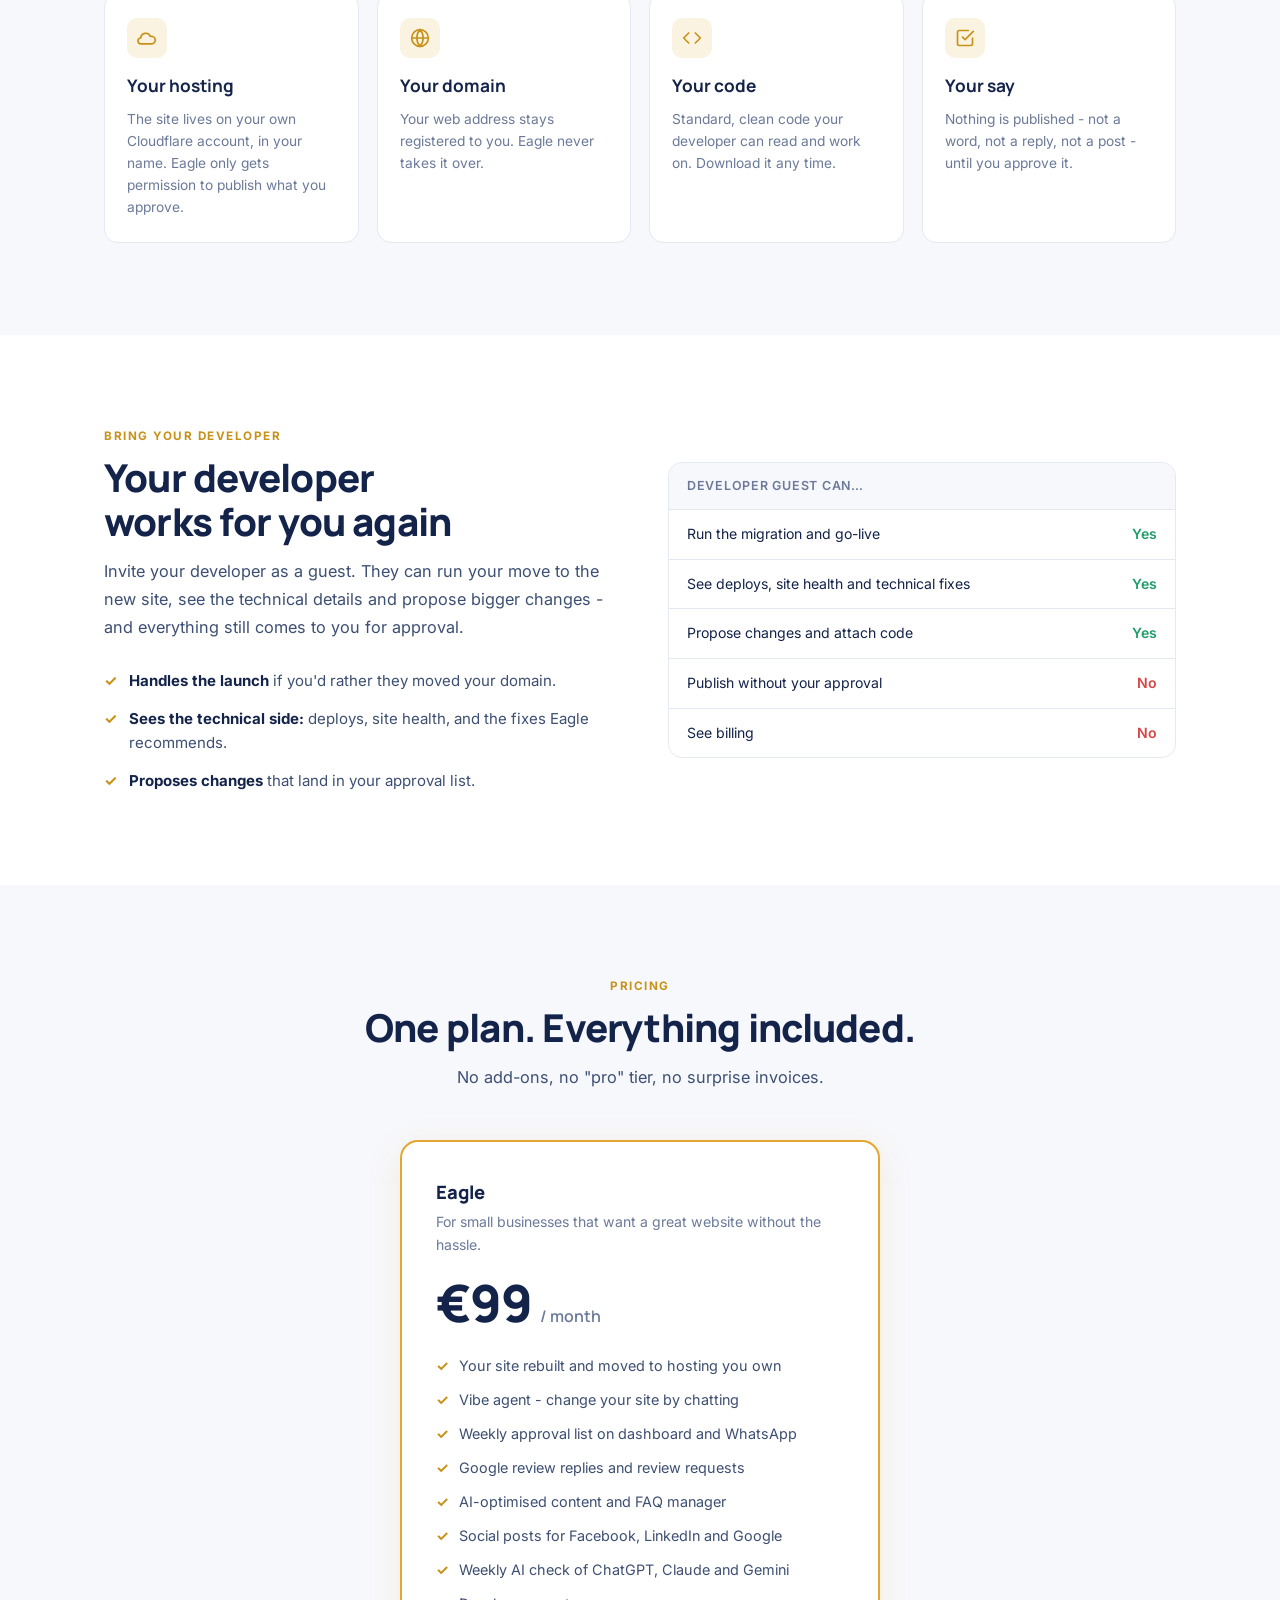
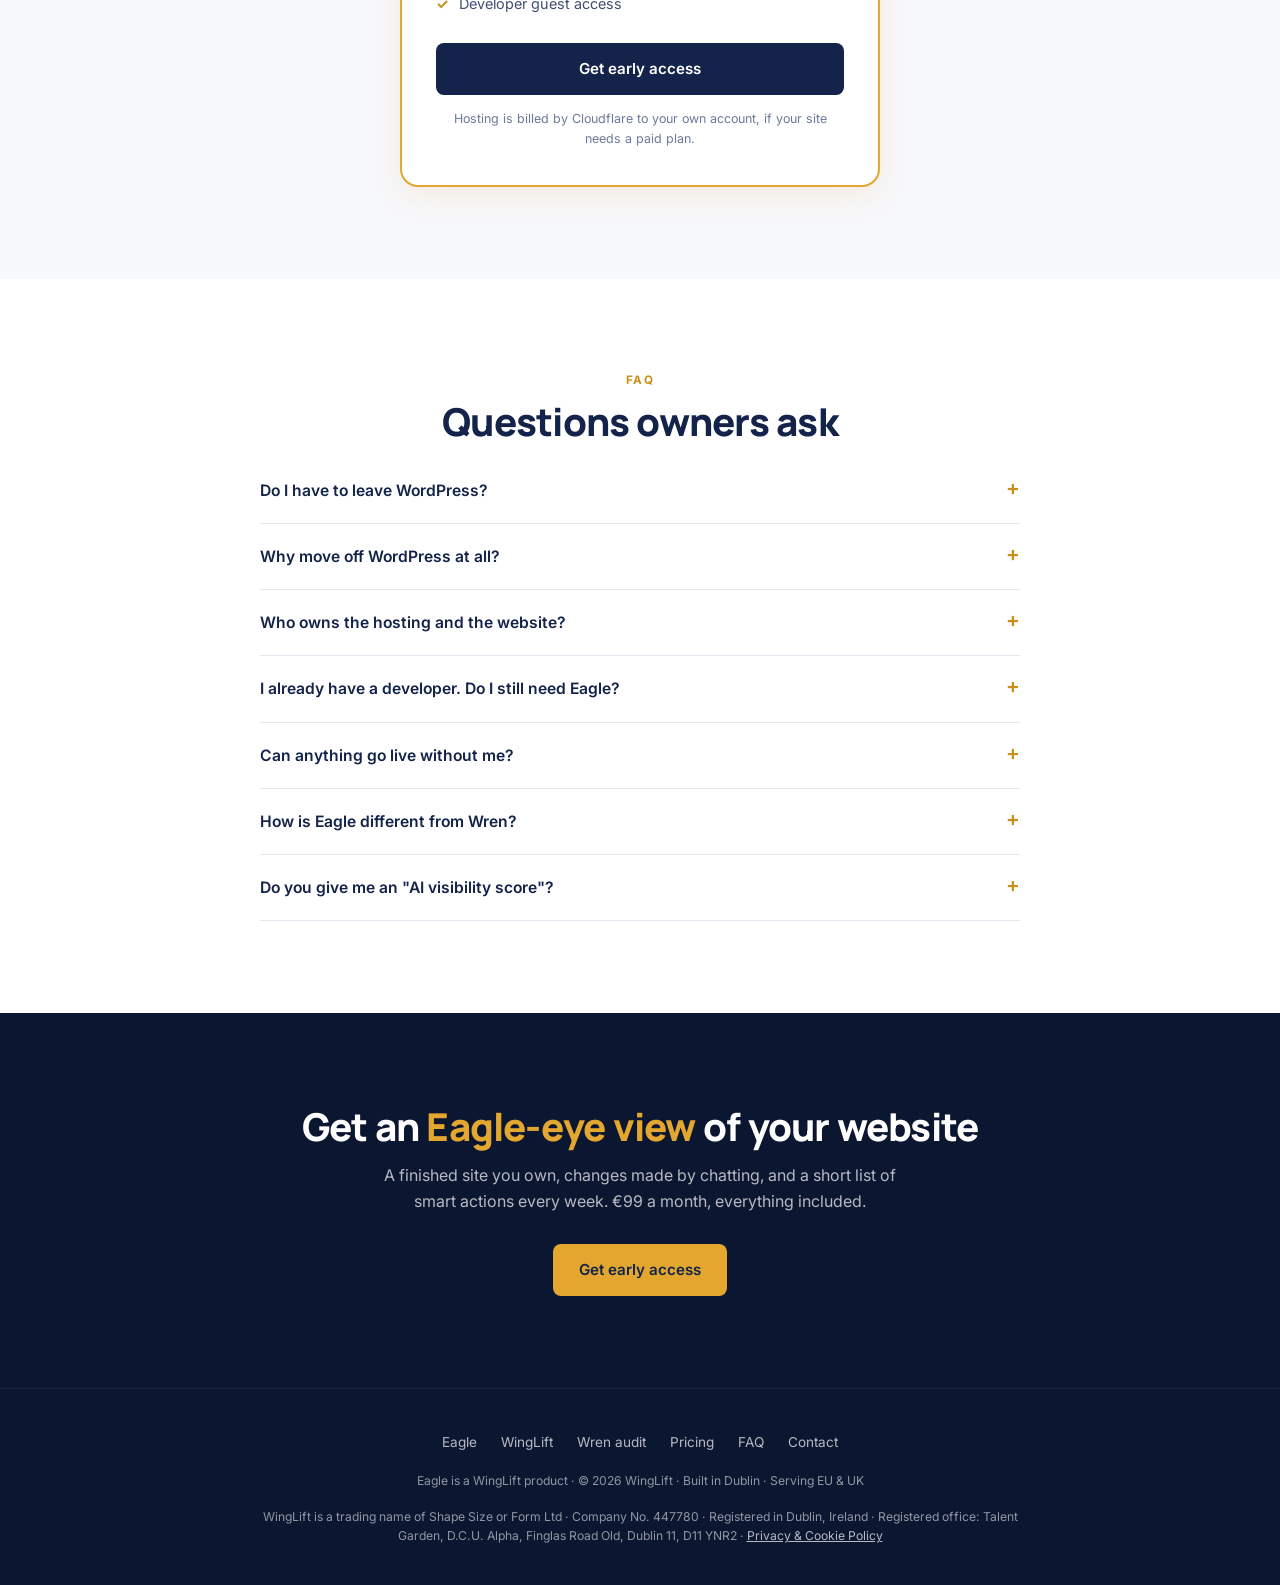
==== commit 3c1e3381: "Rework Eagle page: finished site on owner-managed hosting, vibe agent, weekly approvals Co-Authored-" ====
--- a/eagle.html
+++ b/eagle.html
@@ -3,13 +3,13 @@
 <head>
 <meta charset="UTF-8">
 <meta name="viewport" content="width=device-width, initial-scale=1.0">
-<title>Eagle by WingLift - Your website, your code, your dashboard</title>
-<meta name="description" content="Eagle by WingLift watches what ChatGPT, Claude and Gemini say about your business, drafts the fixes, and publishes only what you approve - on the website you already have, with the developer you already trust. One plan, €99 a month.">
+<title>Eagle by WingLift - An Eagle-eye view of your website</title>
+<meta name="description" content="Eagle gives small business owners a finished, fast website on hosting they own, a simple agent to change it just by asking, and a short list of actions to approve each week - Google review replies, AI-optimised content, FAQs and posts. €99 a month.">
 <meta name="robots" content="index, follow">
 <meta property="og:type" content="website">
 <meta property="og:url" content="https://winglift.io/eagle">
-<meta property="og:title" content="Eagle by WingLift - Your developer works for you again">
-<meta property="og:description" content="AI audit findings, approved fixes, reviews, social posts and FAQs in one dashboard. No rebuild, no hosting, no code handover. €99/month.">
+<meta property="og:title" content="Eagle by WingLift - An Eagle-eye view of your website">
+<meta property="og:description" content="A finished website on hosting you own, changes made by chatting, and smart actions to approve every week. €99/month.">
 <meta property="og:image" content="https://winglift.io/og-image.png">
 <meta property="og:locale" content="en_GB">
 <meta property="og:site_name" content="WingLift">
@@ -22,7 +22,7 @@
   "applicationCategory": "BusinessApplication",
   "operatingSystem": "Web",
   "url": "https://winglift.io/eagle",
-  "description": "Dashboard for small business owners that tracks what ChatGPT, Claude and Gemini say about the business, drafts fixes, and publishes approved changes to the owner's existing website via the WordPress REST API or copy-paste code for their own developer.",
+  "description": "Eagle rebuilds a small business website (for example from WordPress) as a fast site hosted on the owner's own Cloudflare account, then lets the owner change it by chatting with an agent and approve suggested actions such as Google review replies, AI-optimised content, FAQs and social posts.",
   "offers": {
     "@type": "Offer",
     "name": "Eagle",
@@ -42,8 +42,8 @@
 <link rel="stylesheet" href="https://fonts.googleapis.com/css2?family=Inter:wght@400;500;600;700&family=Manrope:wght@600;700;800&display=swap">
 <style>
 :root {
-  --navy: #13234A; --navy-80: #2B3D6B; --steel: #4A6CB7;
-  --gold: #E3A72F; --gold-dk: #C8921A;
+  --night: #0B1630; --navy: #13234A; --navy-80: #2B3D6B; --steel: #4A6CB7; --sky: #7B9ED9;
+  --gold: #E3A72F; --gold-dk: #C8921A; --gold-soft: rgba(227,167,47,0.14);
   --bg: #FFFFFF; --surface: #F7F8FC; --border: #E4E8F0;
   --muted: #6B7A99; --fg: #13234A; --fg-soft: #3D4F72;
   --green: #1F9D6B; --red: #D64545; --amber: #B7791F;
@@ -52,145 +52,201 @@
 *, *::before, *::after { box-sizing: border-box; margin: 0; padding: 0; }
 html { scroll-behavior: smooth; }
 html, body { background: var(--bg); color: var(--fg); font-family: 'Inter', system-ui, sans-serif; font-size: 16px; line-height: 1.6; -webkit-font-smoothing: antialiased; }
-.container { max-width: 1100px; margin-inline: auto; padding-inline: 24px; }
-
-nav { position: sticky; top: 0; z-index: 100; background: rgba(255,255,255,0.92); backdrop-filter: blur(12px); -webkit-backdrop-filter: blur(12px); border-bottom: 1px solid var(--border); }
-.nav-inner { display: flex; align-items: center; justify-content: space-between; height: 60px; padding-inline: 24px; max-width: 1100px; margin-inline: auto; }
-.nav-logo { display: flex; align-items: center; gap: 9px; text-decoration: none; color: var(--fg); }
-.nav-logo svg { width: 26px; height: 34px; flex-shrink: 0; }
-.nav-wordmark { font-family: 'Manrope', sans-serif; font-weight: 800; font-size: 1.05rem; letter-spacing: -0.01em; }
-.nav-tagline { font-size: 0.58rem; font-weight: 600; letter-spacing: 0.12em; text-transform: uppercase; color: var(--muted); line-height: 1; display: block; margin-top: 1px; }
-.nav-right { display: flex; align-items: center; gap: 28px; }
-.nav-right a { text-decoration: none; color: var(--muted); font-size: 0.88rem; font-weight: 500; transition: color 0.15s; }
-.nav-right a:hover, .nav-right a.active { color: var(--fg); }
-.nav-cta { background: var(--navy); color: #fff !important; padding: 8px 18px; border-radius: 7px; font-weight: 600 !important; font-size: 0.85rem !important; }
-.nav-cta:hover { background: var(--navy-80); }
-
-section { padding-block: 88px; }
-.section-eyebrow { font-size: 0.73rem; font-weight: 700; letter-spacing: 0.13em; text-transform: uppercase; color: var(--gold-dk); margin-bottom: 10px; display: block; }
-h1 { font-family: 'Manrope', sans-serif; font-size: clamp(2.2rem, 5.5vw, 3.6rem); font-weight: 800; line-height: 1.1; letter-spacing: -0.03em; text-wrap: balance; max-width: 820px; margin: 0 auto 20px; }
-h1 span { color: var(--gold); }
-h2 { font-family: 'Manrope', sans-serif; font-size: clamp(1.6rem, 3vw, 2.3rem); font-weight: 800; line-height: 1.15; letter-spacing: -0.02em; text-wrap: balance; margin-bottom: 14px; }
-h3 { font-family: 'Manrope', sans-serif; font-size: 1.05rem; font-weight: 700; margin-bottom: 8px; }
-.section-sub { font-size: 1rem; color: var(--fg-soft); max-width: 560px; line-height: 1.7; margin-bottom: 48px; }
+.container { max-width: 1120px; margin-inline: auto; padding-inline: 24px; }
+a { color: inherit; }
+
+/* Nav (Eagle-branded, dark) */
+nav { position: sticky; top: 0; z-index: 100; background: rgba(11,22,48,0.94); backdrop-filter: blur(12px); -webkit-backdrop-filter: blur(12px); border-bottom: 1px solid rgba(255,255,255,0.08); }
+.nav-inner { display: flex; align-items: center; justify-content: space-between; height: 64px; padding-inline: 24px; max-width: 1120px; margin-inline: auto; }
+.eagle-logo { display: flex; align-items: center; gap: 10px; text-decoration: none; color: #fff; }
+.eagle-logo svg { width: 34px; height: 34px; flex-shrink: 0; }
+.eagle-word { font-family: 'Manrope', sans-serif; font-weight: 800; font-size: 1.2rem; letter-spacing: -0.01em; line-height: 1; }
+.eagle-by { display: block; font-size: 0.58rem; font-weight: 600; letter-spacing: 0.14em; text-transform: uppercase; color: rgba(255,255,255,0.55); margin-top: 3px; }
+.nav-right { display: flex; align-items: center; gap: 26px; }
+.nav-right a { text-decoration: none; color: rgba(255,255,255,0.7); font-size: 0.88rem; font-weight: 500; transition: color 0.15s; }
+.nav-right a:hover { color: #fff; }
+.nav-right .nav-cta { background: var(--gold); color: var(--navy); padding: 9px 18px; border-radius: 7px; font-weight: 600; font-size: 0.85rem; }
+.nav-right .nav-cta:hover { background: var(--gold-dk); color: var(--navy); }
+
+section { padding-block: 92px; }
+.eyebrow { font-size: 0.73rem; font-weight: 700; letter-spacing: 0.13em; text-transform: uppercase; color: var(--gold-dk); margin-bottom: 10px; display: block; }
+h1 { font-family: 'Manrope', sans-serif; font-size: clamp(2.4rem, 5.6vw, 3.9rem); font-weight: 800; line-height: 1.06; letter-spacing: -0.03em; text-wrap: balance; margin-bottom: 22px; }
+h1 span, h2 span { color: var(--gold); }
+h2 { font-family: 'Manrope', sans-serif; font-size: clamp(1.7rem, 3.2vw, 2.4rem); font-weight: 800; line-height: 1.15; letter-spacing: -0.02em; text-wrap: balance; margin-bottom: 14px; }
+h3 { font-family: 'Manrope', sans-serif; font-size: 1.08rem; font-weight: 700; margin-bottom: 8px; }
+.sub { font-size: 1.02rem; color: var(--fg-soft); max-width: 600px; line-height: 1.7; margin-bottom: 48px; }
 .center { text-align: center; }
-.center .section-sub { margin-inline: auto; }
+.center .sub { margin-inline: auto; }
 
 .btn { display: inline-block; padding: 14px 26px; border-radius: 8px; font-weight: 600; font-size: 0.95rem; text-decoration: none; transition: background 0.15s, border-color 0.15s, transform 0.15s; }
 .btn-gold { background: var(--gold); color: var(--navy); }
 .btn-gold:hover { background: var(--gold-dk); transform: translateY(-1px); }
-.btn-ghost { border: 1.5px solid var(--border); color: var(--fg); }
-.btn-ghost:hover { border-color: var(--navy); }
+.btn-ghost-dark { border: 1.5px solid rgba(255,255,255,0.25); color: #fff; }
+.btn-ghost-dark:hover { border-color: #fff; }
 .btn-navy { display: block; width: 100%; text-align: center; background: var(--navy); color: #fff; }
 .btn-navy:hover { background: var(--navy-80); }
 
 /* Hero */
-#hero { text-align: center; padding-block: 80px 64px; }
-.product-mark { display: inline-flex; align-items: center; gap: 12px; margin-bottom: 28px; }
-.product-mark svg { width: 34px; height: 44px; }
-.product-mark .pm-name { font-family: 'Manrope', sans-serif; font-weight: 800; font-size: 1.6rem; letter-spacing: -0.02em; line-height: 1; text-align: left; }
-.product-mark .pm-by { display: block; font-size: 0.68rem; font-weight: 600; letter-spacing: 0.14em; text-transform: uppercase; color: var(--muted); margin-top: 4px; }
-.hero-sub { font-size: 1.1rem; color: var(--fg-soft); max-width: 620px; margin: 0 auto 36px; line-height: 1.7; }
-.hero-actions { display: flex; gap: 12px; justify-content: center; flex-wrap: wrap; }
-.hero-note { font-size: 0.82rem; color: var(--muted); margin-top: 16px; }
-.not-list { display: flex; justify-content: center; gap: 12px; flex-wrap: wrap; margin-top: 48px; }
-.not-item { display: flex; align-items: center; gap: 8px; background: var(--surface); border: 1px solid var(--border); border-radius: 999px; padding: 8px 16px; font-size: 0.85rem; font-weight: 500; color: var(--fg-soft); }
-.not-item::before { content: "✕"; color: var(--gold-dk); font-weight: 700; }
+#hero { background: radial-gradient(1200px 500px at 80% -10%, rgba(74,108,183,0.35), transparent 60%), var(--night); color: #fff; padding-block: 84px 96px; overflow: hidden; }
+.hero-grid { display: grid; grid-template-columns: 1.05fr 1fr; gap: 56px; align-items: center; }
+.hero-kicker { display: inline-flex; align-items: center; gap: 8px; background: rgba(227,167,47,0.14); color: var(--gold); border: 1px solid rgba(227,167,47,0.35); border-radius: 999px; padding: 6px 14px; font-size: 0.78rem; font-weight: 600; margin-bottom: 22px; }
+.hero-sub { font-size: 1.1rem; color: rgba(255,255,255,0.75); max-width: 560px; margin-bottom: 34px; line-height: 1.7; }
+.hero-actions { display: flex; gap: 12px; flex-wrap: wrap; }
+.hero-note { font-size: 0.82rem; color: rgba(255,255,255,0.55); margin-top: 16px; }
+.pill-row { display: flex; gap: 10px; flex-wrap: wrap; margin-top: 36px; }
+.pill { font-size: 0.8rem; font-weight: 500; color: rgba(255,255,255,0.8); border: 1px solid rgba(255,255,255,0.15); border-radius: 999px; padding: 6px 14px; }
+.pill::before { content: "✓ "; color: var(--gold); font-weight: 700; }
+
+/* Eagle-eye view card */
+.eye-card { background: #fff; color: var(--fg); border-radius: 16px; box-shadow: 0 24px 60px rgba(0,0,0,0.35); overflow: hidden; }
+.eye-top { display: flex; justify-content: space-between; align-items: center; padding: 14px 18px; border-bottom: 1px solid var(--border); }
+.eye-top strong { font-family: 'Manrope', sans-serif; font-size: 0.95rem; }
+.eye-top span { font-size: 0.75rem; color: var(--muted); }
+.eye-row { display: flex; gap: 12px; align-items: flex-start; padding: 13px 18px; border-bottom: 1px solid var(--border); }
+.eye-row:last-child { border-bottom: none; }
+.eye-ico { width: 32px; height: 32px; border-radius: 8px; display: flex; align-items: center; justify-content: center; flex-shrink: 0; background: var(--gold-soft); color: var(--gold-dk); }
+.eye-ico svg { width: 17px; height: 17px; }
+.eye-ico.ok { background: #E6F6EF; color: var(--green); }
+.eye-txt { flex: 1; min-width: 0; }
+.eye-txt b { display: block; font-size: 0.86rem; font-weight: 600; }
+.eye-txt small { display: block; font-size: 0.78rem; color: var(--muted); line-height: 1.45; }
+.ai-chips { display: flex; gap: 6px; flex-wrap: wrap; margin-top: 6px; }
+.chip { font-size: 0.7rem; font-weight: 700; padding: 3px 9px; border-radius: 999px; white-space: nowrap; }
+.c-ok { background: #E6F6EF; color: var(--green); }
+.c-no { background: #FCEBEB; color: var(--red); }
+.c-warn { background: #FDF3E1; color: var(--amber); }
+.eye-btn { font-size: 0.75rem; font-weight: 600; background: var(--navy); color: #fff; border-radius: 6px; padding: 5px 10px; white-space: nowrap; align-self: center; }
+
+/* Paths */
+.paths { display: grid; grid-template-columns: repeat(3, 1fr); gap: 20px; }
+.path { border: 1px solid var(--border); border-radius: 16px; padding: 28px 26px; background: #fff; display: flex; flex-direction: column; }
+.path.featured { border: 2px solid var(--gold); box-shadow: 0 8px 30px rgba(227,167,47,0.15); }
+.path-tag { align-self: flex-start; font-size: 0.7rem; font-weight: 700; letter-spacing: 0.08em; text-transform: uppercase; padding: 4px 10px; border-radius: 999px; background: var(--surface); color: var(--muted); margin-bottom: 16px; }
+.path.featured .path-tag { background: var(--gold-soft); color: var(--gold-dk); }
+.path p { font-size: 0.9rem; color: var(--fg-soft); line-height: 1.65; margin-bottom: 14px; }
+.path ul { list-style: none; display: flex; flex-direction: column; gap: 8px; margin-top: auto; }
+.path li { font-size: 0.85rem; color: var(--fg-soft); display: flex; gap: 9px; }
+.path li::before { content: "✓"; color: var(--gold-dk); font-weight: 700; }
+
+/* Steps */
+#how { background: var(--surface); }
+.steps { display: grid; grid-template-columns: repeat(4, 1fr); gap: 20px; counter-reset: s; }
+.step { background: #fff; border: 1px solid var(--border); border-radius: 14px; padding: 26px 22px; position: relative; }
+.step-num { font-family: 'Manrope', sans-serif; width: 34px; height: 34px; border-radius: 50%; background: var(--navy); color: var(--gold); font-weight: 800; display: flex; align-items: center; justify-content: center; margin-bottom: 16px; font-size: 0.9rem; }
+.step p { font-size: 0.875rem; color: var(--muted); line-height: 1.65; }
+.q-list { margin-top: 12px; display: flex; flex-direction: column; gap: 6px; }
+.q-list span { font-size: 0.78rem; color: var(--fg-soft); background: var(--surface); border-radius: 6px; padding: 6px 9px; }
+
+/* Split sections */
+.split { display: grid; grid-template-columns: 1fr 1fr; gap: 56px; align-items: center; }
+.split.rev > :first-child { order: 2; }
+.check-list { list-style: none; display: flex; flex-direction: column; gap: 14px; }
+.check-list li { display: flex; gap: 12px; font-size: 0.94rem; color: var(--fg-soft); line-height: 1.6; }
+.check-list li::before { content: "✓"; color: var(--gold-dk); font-weight: 700; flex-shrink: 0; }
+.check-list strong { color: var(--fg); }
+
+/* Chat mock */
+.chat { background: var(--surface); border: 1px solid var(--border); border-radius: 16px; padding: 22px; display: flex; flex-direction: column; gap: 12px; }
+.msg { max-width: 86%; padding: 11px 14px; border-radius: 12px; font-size: 0.88rem; line-height: 1.5; }
+.msg.me { align-self: flex-end; background: var(--navy); color: #fff; border-bottom-right-radius: 4px; }
+.msg.ea { align-self: flex-start; background: #fff; border: 1px solid var(--border); border-bottom-left-radius: 4px; }
+.msg.ea b { display: block; font-size: 0.72rem; text-transform: uppercase; letter-spacing: 0.08em; color: var(--gold-dk); margin-bottom: 4px; }
+.diff { margin-top: 8px; font-size: 0.8rem; border-radius: 8px; overflow: hidden; border: 1px solid var(--border); }
+.diff div { padding: 6px 10px; }
+.diff .old { background: #FCEBEB; color: var(--red); text-decoration: line-through; }
+.diff .new { background: #E6F6EF; color: var(--green); }
+.msg-actions { display: flex; gap: 8px; margin-top: 10px; }
+.msg-actions span { font-size: 0.78rem; font-weight: 600; padding: 6px 12px; border-radius: 6px; border: 1px solid var(--border); }
+.msg-actions .ap { background: var(--gold); border-color: var(--gold); color: var(--navy); }
+.live { align-self: flex-start; font-size: 0.8rem; font-weight: 600; color: var(--green); background: #E6F6EF; border-radius: 999px; padding: 5px 12px; }
+
+/* Approvals */
+#approve { background: var(--night); color: #fff; }
+#approve .sub { color: rgba(255,255,255,0.7); }
+#approve .eyebrow { color: var(--gold); }
+.queue { display: grid; grid-template-columns: repeat(3, 1fr); gap: 18px; }
+.qcard { background: rgba(255,255,255,0.05); border: 1px solid rgba(255,255,255,0.1); border-radius: 14px; padding: 22px; display: flex; flex-direction: column; }
+.qtype { font-size: 0.7rem; font-weight: 700; letter-spacing: 0.1em; text-transform: uppercase; color: var(--gold); margin-bottom: 10px; }
+.qcard h3 { color: #fff; font-size: 1rem; }
+.qcard p { font-size: 0.85rem; color: rgba(255,255,255,0.65); line-height: 1.6; }
+.qcard q { display: block; font-style: italic; font-size: 0.82rem; color: rgba(255,255,255,0.8); border-left: 3px solid var(--gold); padding-left: 10px; margin-top: 10px; }
+.qbtns { display: flex; gap: 8px; margin-top: auto; padding-top: 16px; }
+.qbtns span { font-size: 0.76rem; font-weight: 600; padding: 6px 12px; border-radius: 6px; border: 1px solid rgba(255,255,255,0.2); color: rgba(255,255,255,0.85); }
+.qbtns .ap { background: var(--gold); border-color: var(--gold); color: var(--navy); }
+.channels { display: flex; gap: 10px; justify-content: center; flex-wrap: wrap; margin-top: 36px; }
+.channels span { font-size: 0.82rem; color: rgba(255,255,255,0.75); border: 1px solid rgba(255,255,255,0.15); border-radius: 999px; padding: 6px 14px; }
 
 /* Findings */
-#findings { background: var(--surface); }
-.findings-grid { display: grid; grid-template-columns: 1.1fr 1fr; gap: 48px; align-items: center; }
-.report-card { background: var(--bg); border: 1px solid var(--border); border-radius: 14px; overflow: hidden; box-shadow: 0 4px 24px rgba(19,35,74,0.08); }
+.report-card { background: #fff; border: 1px solid var(--border); border-radius: 14px; overflow: hidden; box-shadow: 0 4px 24px rgba(19,35,74,0.08); }
 .report-top { background: var(--navy); color: rgba(255,255,255,0.75); font-size: 0.75rem; font-weight: 500; padding: 12px 18px; display: flex; justify-content: space-between; }
 .report-top strong { color: #fff; }
 .ai-finding { padding: 16px 18px; border-bottom: 1px solid var(--border); }
 .ai-finding:last-child { border-bottom: none; }
-.ai-finding-head { display: flex; align-items: center; justify-content: space-between; gap: 10px; margin-bottom: 6px; }
-.ai-finding-name { font-weight: 600; font-size: 0.92rem; }
-.status { font-size: 0.72rem; font-weight: 700; padding: 3px 10px; border-radius: 999px; white-space: nowrap; }
-.st-ok { background: #E6F6EF; color: var(--green); }
-.st-no { background: #FCEBEB; color: var(--red); }
-.st-warn { background: #FDF3E1; color: var(--amber); }
+.ai-head { display: flex; align-items: center; justify-content: space-between; gap: 10px; margin-bottom: 6px; font-weight: 600; font-size: 0.92rem; }
 .ai-finding p { font-size: 0.84rem; color: var(--fg-soft); line-height: 1.55; }
-.ai-finding q { display: block; font-style: italic; color: var(--muted); font-size: 0.82rem; margin-top: 6px; border-left: 3px solid var(--border); padding-left: 10px; }
-.check-list { list-style: none; display: flex; flex-direction: column; gap: 14px; }
-.check-list li { display: flex; gap: 12px; font-size: 0.93rem; color: var(--fg-soft); line-height: 1.6; }
-.check-list li::before { content: "✓"; color: var(--gold-dk); font-weight: 700; flex-shrink: 0; }
-.check-list strong { color: var(--fg); }
-
-/* Features */
-.feature-grid { display: grid; grid-template-columns: repeat(4, 1fr); gap: 20px; }
-.feature { border: 1px solid var(--border); border-radius: 14px; padding: 24px 22px; background: var(--bg); }
-.feature-icon { width: 40px; height: 40px; border-radius: 10px; background: rgba(227,167,47,0.12); color: var(--gold-dk); display: flex; align-items: center; justify-content: center; margin-bottom: 16px; }
-.feature-icon svg { width: 20px; height: 20px; }
-.feature p { font-size: 0.86rem; color: var(--muted); line-height: 1.6; }
-
-/* Steps */
-#how { background: var(--surface); }
-.steps { display: grid; grid-template-columns: repeat(4, 1fr); gap: 0; }
-.step { padding: 28px 24px; border-top: 3px solid var(--navy); }
-.step-num { font-family: 'Manrope', sans-serif; font-size: 0.72rem; font-weight: 700; letter-spacing: 0.1em; color: #9AA3B4; margin-bottom: 14px; display: block; }
-.step p { font-size: 0.875rem; color: var(--muted); line-height: 1.65; }
+
+/* Own it */
+#own { background: var(--surface); }
+.own-grid { display: grid; grid-template-columns: repeat(4, 1fr); gap: 18px; }
+.own { background: #fff; border: 1px solid var(--border); border-radius: 14px; padding: 24px 22px; }
+.own-ico { width: 40px; height: 40px; border-radius: 10px; background: var(--gold-soft); color: var(--gold-dk); display: flex; align-items: center; justify-content: center; margin-bottom: 14px; }
+.own-ico svg { width: 20px; height: 20px; }
+.own p { font-size: 0.86rem; color: var(--muted); line-height: 1.6; }
 
 /* Developer */
-.dev-grid { display: grid; grid-template-columns: 1fr 1fr; gap: 48px; align-items: start; }
-.perm-card { border: 1px solid var(--border); border-radius: 14px; overflow: hidden; }
+.perm-card { border: 1px solid var(--border); border-radius: 14px; overflow: hidden; background: #fff; }
 .perm-row { display: flex; justify-content: space-between; gap: 12px; padding: 13px 18px; border-bottom: 1px solid var(--border); font-size: 0.88rem; }
 .perm-row:last-child { border-bottom: none; }
 .perm-row.head { background: var(--surface); font-weight: 600; font-size: 0.78rem; text-transform: uppercase; letter-spacing: 0.06em; color: var(--muted); }
-.yes { color: var(--green); font-weight: 600; }
-.nope { color: var(--muted); }
+.yes { color: var(--green); font-weight: 600; white-space: nowrap; }
+.no { color: var(--red); font-weight: 600; white-space: nowrap; }
+.mid { color: var(--amber); font-weight: 600; white-space: nowrap; }
 
 /* Pricing */
 #pricing { background: var(--surface); }
-.price-card { max-width: 440px; margin: 0 auto; background: var(--bg); border: 2px solid var(--navy); border-radius: 14px; padding: 36px 32px; text-align: left; }
-.price-tier { font-size: 0.78rem; font-weight: 600; color: var(--muted); letter-spacing: 0.06em; text-transform: uppercase; margin-bottom: 8px; }
-.price-amount { font-family: 'Manrope', sans-serif; font-size: 2.8rem; font-weight: 800; line-height: 1; }
-.price-amount sup { font-size: 1.1rem; vertical-align: super; }
-.price-period { font-size: 0.88rem; color: var(--muted); margin: 6px 0 24px; }
-.price-card .check-list { margin-bottom: 28px; }
-.price-card .check-list li { font-size: 0.88rem; }
+.price-card { max-width: 480px; margin: 0 auto; background: #fff; border: 2px solid var(--gold); border-radius: 18px; padding: 36px 34px; box-shadow: 0 8px 32px rgba(227,167,47,0.15); }
+.price-name { font-family: 'Manrope', sans-serif; font-weight: 800; font-size: 1.15rem; margin-bottom: 4px; }
+.price-desc { font-size: 0.88rem; color: var(--muted); margin-bottom: 20px; }
+.price { font-family: 'Manrope', sans-serif; font-size: 3.2rem; font-weight: 800; letter-spacing: -0.03em; line-height: 1; }
+.price small { font-size: 1rem; font-weight: 600; color: var(--muted); letter-spacing: 0; }
+.price-card ul { list-style: none; margin: 26px 0 28px; display: flex; flex-direction: column; gap: 11px; text-align: left; }
+.price-card li { font-size: 0.9rem; color: var(--fg-soft); display: flex; gap: 10px; }
+.price-card li::before { content: "✓"; color: var(--gold-dk); font-weight: 700; }
+.price-foot { font-size: 0.78rem; color: var(--muted); margin-top: 14px; text-align: center; }
 
 /* FAQ */
-.faq-list { max-width: 720px; margin: 0 auto; }
-.faq-list details { border-bottom: 1px solid var(--border); }
-.faq-list summary { cursor: pointer; list-style: none; padding: 18px 0; font-weight: 600; font-size: 0.95rem; display: flex; justify-content: space-between; gap: 12px; }
-.faq-list summary::-webkit-details-marker { display: none; }
-.faq-list summary::after { content: "+"; font-size: 1.2rem; color: var(--muted); transition: transform 0.2s; }
-.faq-list details[open] summary::after { transform: rotate(45deg); }
-.faq-list details p { padding-bottom: 18px; font-size: 0.9rem; color: var(--muted); line-height: 1.75; }
-
-/* CTA */
-#cta { background: var(--navy); text-align: center; }
+.faq-list { max-width: 760px; margin: 0 auto; }
+.faq-item { border-bottom: 1px solid var(--border); }
+.faq-item summary { cursor: pointer; list-style: none; padding: 20px 0; font-weight: 600; font-size: 0.98rem; display: flex; justify-content: space-between; gap: 16px; }
+.faq-item summary::-webkit-details-marker { display: none; }
+.faq-item summary::after { content: "+"; color: var(--gold-dk); font-size: 1.3rem; line-height: 1; }
+.faq-item[open] summary::after { content: "−"; }
+.faq-item p { font-size: 0.92rem; color: var(--fg-soft); line-height: 1.7; padding-bottom: 20px; }
+
+/* CTA + footer */
+#cta { background: var(--night); color: #fff; text-align: center; }
 #cta h2 { color: #fff; }
-#cta p { color: rgba(255,255,255,0.65); max-width: 520px; margin: 0 auto 32px; }
-
-footer { background: #0A1020; padding-block: 40px; }
-.footer-inner { max-width: 1100px; margin-inline: auto; padding-inline: 24px; display: flex; align-items: center; justify-content: space-between; gap: 20px; flex-wrap: wrap; }
-.footer-logo { display: flex; align-items: center; gap: 8px; text-decoration: none; color: #fff; }
-.footer-logo svg { width: 20px; height: 26px; }
-.footer-wordmark { font-family: 'Manrope', sans-serif; font-weight: 800; font-size: 0.95rem; }
-.footer-links { display: flex; gap: 20px; list-style: none; flex-wrap: wrap; }
-.footer-links a { color: rgba(255,255,255,0.4); font-size: 0.82rem; text-decoration: none; }
-.footer-links a:hover { color: rgba(255,255,255,0.8); }
-.footer-copy { font-size: 0.78rem; color: rgba(255,255,255,0.3); }
-.footer-legal { font-size: 0.75rem; color: rgba(255,255,255,0.25); margin-top: 14px; line-height: 1.6; width: 100%; }
-.footer-legal a { color: rgba(255,255,255,0.4); }
-
-@media (max-width: 900px) {
-  .feature-grid { grid-template-columns: 1fr 1fr; }
-  .steps { grid-template-columns: 1fr 1fr; }
-  .findings-grid, .dev-grid { grid-template-columns: 1fr; gap: 36px; }
+#cta p { color: rgba(255,255,255,0.7); max-width: 540px; margin: 0 auto 30px; }
+footer { background: var(--night); border-top: 1px solid rgba(255,255,255,0.08); padding-block: 40px; color: rgba(255,255,255,0.55); }
+.footer-inner { max-width: 1120px; margin-inline: auto; padding-inline: 24px; display: flex; flex-direction: column; align-items: center; gap: 16px; text-align: center; }
+.footer-links { list-style: none; display: flex; gap: 24px; flex-wrap: wrap; justify-content: center; }
+.footer-links a { text-decoration: none; font-size: 0.85rem; color: rgba(255,255,255,0.7); }
+.footer-links a:hover { color: #fff; }
+.footer-copy, .footer-legal { font-size: 0.76rem; line-height: 1.6; max-width: 760px; }
+.footer-legal a { color: rgba(255,255,255,0.7); }
+
+@media (max-width: 960px) {
+  .hero-grid, .split { grid-template-columns: 1fr; gap: 40px; }
+  .split.rev > :first-child { order: 0; }
+  .paths, .queue { grid-template-columns: 1fr; }
+  .steps, .own-grid { grid-template-columns: 1fr 1fr; }
+  .nav-right a:not(.nav-cta) { display: none; }
 }
 @media (max-width: 560px) {
-  h1 { font-size: 2rem; }
   section { padding-block: 64px; }
-  .feature-grid, .steps { grid-template-columns: 1fr; }
-  .nav-right a:not(.nav-cta) { display: none; }
-}
-@media (prefers-reduced-motion: reduce) {
-  html { scroll-behavior: auto; }
-  *, *::before, *::after { transition: none !important; }
+  .steps, .own-grid { grid-template-columns: 1fr; }
+  .price-card { padding: 28px 22px; }
+  .eye-btn { display: none; }
 }
 </style>
 </head>
@@ -198,247 +254,411 @@
 
 <nav>
   <div class="nav-inner">
-    <a href="/" class="nav-logo">
-      <svg viewBox="0 0 56 72" xmlns="http://www.w3.org/2000/svg" aria-hidden="true">
-        <path d="M8 68 C8 68 6 52 18 28 C26 12 36 4 40 2 C40 2 34 8 30 22 C24 42 22 62 22 68 Z" fill="#13234A"/>
-        <path d="M18 70 C18 70 20 54 32 32 C40 16 50 8 54 6 C54 6 46 14 42 28 C36 48 34 66 34 70 Z" fill="#4A6CB7"/>
-        <path d="M26 72 C26 72 34 60 44 46 C50 38 56 32 56 32 C56 32 50 40 46 50 C40 62 38 72 38 72 Z" fill="#E3A72F"/>
+    <a href="/eagle" class="eagle-logo" aria-label="Eagle by WingLift">
+      <svg viewBox="0 0 40 40" xmlns="http://www.w3.org/2000/svg" aria-hidden="true">
+        <path d="M2 20 C8 9 32 9 38 20 C32 31 8 31 2 20 Z" fill="none" stroke="#fff" stroke-width="2.4" stroke-linejoin="round"/>
+        <circle cx="20" cy="20" r="7.5" fill="#E3A72F"/>
+        <circle cx="20" cy="20" r="3.2" fill="#0B1630"/>
+        <circle cx="22.4" cy="17.6" r="1.3" fill="#fff"/>
       </svg>
-      <span>
-        <span class="nav-wordmark">WingLift</span>
-        <span class="nav-tagline">Get found by AI</span>
-      </span>
+      <span><span class="eagle-word">Eagle</span><span class="eagle-by">by WingLift</span></span>
     </a>
     <div class="nav-right">
-      <a href="/">Wren audit</a>
-      <a href="/eagle" class="active">Eagle</a>
+      <a href="#paths">Get your site</a>
       <a href="#how">How it works</a>
+      <a href="#approve">Approvals</a>
       <a href="#pricing">Pricing</a>
       <a href="#faq">FAQ</a>
+      <a href="/">WingLift</a>
       <a href="/#cta" class="nav-cta">Get early access</a>
     </div>
   </div>
 </nav>
 
 <main>
+
+<!-- HERO -->
 <section id="hero">
-  <div class="container">
-    <div class="product-mark">
-      <svg viewBox="0 0 56 72" xmlns="http://www.w3.org/2000/svg" aria-hidden="true">
-        <path d="M8 68 C8 68 6 52 18 28 C26 12 36 4 40 2 C40 2 34 8 30 22 C24 42 22 62 22 68 Z" fill="#13234A"/>
-        <path d="M18 70 C18 70 20 54 32 32 C40 16 50 8 54 6 C54 6 46 14 42 28 C36 48 34 66 34 70 Z" fill="#4A6CB7"/>
-        <path d="M26 72 C26 72 34 60 44 46 C50 38 56 32 56 32 C56 32 50 40 46 50 C40 62 38 72 38 72 Z" fill="#E3A72F"/>
-      </svg>
-      <span class="pm-name">Eagle<span class="pm-by">by WingLift</span></span>
-    </div>
-    <h1>Your website, your code, your dashboard - <span>your developer works for you again.</span></h1>
-    <p class="hero-sub">Eagle watches what ChatGPT, Claude and Gemini say about your business, drafts the fixes, and publishes only what you approve - on the website you already have, with the developer you already trust.</p>
-    <div class="hero-actions">
-      <a href="/#cta" class="btn btn-gold">Get early access</a>
-      <a href="#how" class="btn btn-ghost">See how it works</a>
-    </div>
-    <p class="hero-note">One plan · €99 a month · everything included</p>
-    <div class="not-list" aria-label="What Eagle does not do">
-      <span class="not-item">No site rebuild</span>
-      <span class="not-item">No hosting move</span>
-      <span class="not-item">No code handover</span>
-      <span class="not-item">Nothing goes live without you</span>
-    </div>
-  </div>
-</section>
-
-<section id="findings">
-  <div class="container findings-grid">
-    <div class="report-card" aria-label="Example audit findings">
-      <div class="report-top"><span><strong>AI audit</strong> · example business</span><span>“plumber near me”</span></div>
-      <div class="ai-finding">
-        <div class="ai-finding-head"><span class="ai-finding-name">ChatGPT</span><span class="status st-no">Not mentioned</span></div>
-        <p>Names 3 competitors for “plumber in your town” - not you.</p>
-      </div>
-      <div class="ai-finding">
-        <div class="ai-finding-head"><span class="ai-finding-name">Claude</span><span class="status st-ok">Mentioned</span></div>
-        <p>Started mentioning you this week.</p>
-        <q>“A family-run plumbing and heating firm known for fast boiler repairs…”</q>
-      </div>
-      <div class="ai-finding">
-        <div class="ai-finding-head"><span class="ai-finding-name">Gemini</span><span class="status st-warn">Inaccurate info</span></div>
-        <p>Lists your old address. Customers could turn up at the wrong door.</p>
-      </div>
-    </div>
+  <div class="container hero-grid">
     <div>
-      <span class="section-eyebrow">Real findings, not a score</span>
-      <h2>See exactly what AI says about you - word for word.</h2>
-      <p class="section-sub">Eagle is built on WingLift's Wren audit. Instead of a made-up number, you get the facts and what to do about them.</p>
-      <ul class="check-list">
-        <li><span><strong>Per-AI status</strong> for ChatGPT, Claude and Gemini: mentioned, not mentioned, or getting your details wrong.</span></li>
-        <li><span><strong>The verbatim answers</strong> each AI gives your customers.</span></li>
-        <li><span><strong>Competitors named</strong> instead of you, and for which searches.</span></li>
-        <li><span><strong>A short, prioritised fix list</strong> in plain English - and who does each fix: you, Eagle or your developer.</span></li>
-        <li><span><strong>Alerts when things change</strong>, like a competitor appearing in ChatGPT answers.</span></li>
-      </ul>
-    </div>
-  </div>
-</section>
-
-<section id="features">
+      <span class="hero-kicker">New from WingLift · Eagle</span>
+      <h1>An <span>Eagle-eye view</span> of your website.</h1>
+      <p class="hero-sub">Drop in your current site, answer a few questions, and Eagle gives you a finished, fast website on hosting you own. After that you change it just by asking, and every week Eagle brings you a short list of things to approve: review replies, AI-optimised content, FAQs and posts.</p>
+      <div class="hero-actions">
+        <a href="/#cta" class="btn btn-gold">Get early access</a>
+        <a href="#how" class="btn btn-ghost-dark">See how it works</a>
+      </div>
+      <p class="hero-note">One plan · €99 a month · everything included</p>
+      <div class="pill-row">
+        <span class="pill">Your hosting</span>
+        <span class="pill">Your domain</span>
+        <span class="pill">Your code</span>
+        <span class="pill">Nothing goes live without you</span>
+      </div>
+    </div>
+
+    <div class="eye-card" aria-label="Example Eagle-eye view">
+      <div class="eye-top"><strong>Your Eagle-eye view</strong><span>This week</span></div>
+      <div class="eye-row">
+        <div class="eye-ico ok"><svg viewBox="0 0 24 24" fill="none" stroke="currentColor" stroke-width="2.2" stroke-linecap="round" stroke-linejoin="round"><path d="M20 6 9 17l-5-5"/></svg></div>
+        <div class="eye-txt"><b>Website live and healthy</b><small>Hosted on your own Cloudflare account · loads in under a second</small></div>
+      </div>
+      <div class="eye-row">
+        <div class="eye-ico"><svg viewBox="0 0 24 24" fill="none" stroke="currentColor" stroke-width="2" stroke-linecap="round" stroke-linejoin="round"><path d="m12 2 3.1 6.3 6.9 1-5 4.9 1.2 6.8L12 17.8 5.8 21l1.2-6.8-5-4.9 6.9-1z"/></svg></div>
+        <div class="eye-txt"><b>2 new Google reviews</b><small>Replies drafted, including a calm reply to a 2-star review</small></div>
+        <span class="eye-btn">Review</span>
+      </div>
+      <div class="eye-row">
+        <div class="eye-ico"><svg viewBox="0 0 24 24" fill="none" stroke="currentColor" stroke-width="2" stroke-linecap="round" stroke-linejoin="round"><path d="M4 19.5A2.5 2.5 0 0 1 6.5 17H20"/><path d="M6.5 2H20v20H6.5A2.5 2.5 0 0 1 4 19.5v-15A2.5 2.5 0 0 1 6.5 2z"/></svg></div>
+        <div class="eye-txt"><b>New AI-optimised page ready</b><small>"Emergency boiler repair" - written to answer what people ask AI</small></div>
+        <span class="eye-btn">Approve</span>
+      </div>
+      <div class="eye-row">
+        <div class="eye-ico"><svg viewBox="0 0 24 24" fill="none" stroke="currentColor" stroke-width="2" stroke-linecap="round" stroke-linejoin="round"><circle cx="11" cy="11" r="7"/><path d="m20 20-3.5-3.5"/></svg></div>
+        <div class="eye-txt"><b>What AI says about you</b>
+          <div class="ai-chips"><span class="chip c-no">ChatGPT · not mentioned</span><span class="chip c-ok">Claude · mentioned</span><span class="chip c-warn">Gemini · old address</span></div>
+        </div>
+      </div>
+      <div class="eye-row">
+        <div class="eye-ico"><svg viewBox="0 0 24 24" fill="none" stroke="currentColor" stroke-width="2" stroke-linecap="round" stroke-linejoin="round"><path d="M21 15a2 2 0 0 1-2 2H7l-4 4V5a2 2 0 0 1 2-2h14a2 2 0 0 1 2 2z"/></svg></div>
+        <div class="eye-txt"><b>Ask Eagle to change anything</b><small>"Add our new van photo to the homepage"</small></div>
+      </div>
+    </div>
+  </div>
+</section>
+
+<!-- PATHS -->
+<section id="paths">
   <div class="container">
     <div class="center">
-      <span class="section-eyebrow">Everything in one dashboard</span>
-      <h2>From finding the problem to fixing it.</h2>
-      <p class="section-sub">Eagle drafts the work. You approve it in one place - or straight from WhatsApp.</p>
-    </div>
-    <div class="feature-grid">
-      <div class="feature">
-        <div class="feature-icon"><svg viewBox="0 0 24 24" fill="none" stroke="currentColor" stroke-width="2" stroke-linecap="round" stroke-linejoin="round"><circle cx="11" cy="11" r="7"/><path d="m20 20-3.5-3.5"/></svg></div>
-        <h3>AI audit report</h3>
-        <p>What each AI says, what it gets wrong, who it recommends instead, and how that changes week to week.</p>
-      </div>
-      <div class="feature">
-        <div class="feature-icon"><svg viewBox="0 0 24 24" fill="none" stroke="currentColor" stroke-width="2" stroke-linecap="round" stroke-linejoin="round"><path d="M21 15a2 2 0 0 1-2 2H7l-4 4V5a2 2 0 0 1 2-2h14a2 2 0 0 1 2 2z"/></svg></div>
-        <h3>Vibe Update Agent</h3>
-        <p>Type “change Sunday hours to 10-4”. Eagle shows you a preview, you approve, and it's done.</p>
-      </div>
-      <div class="feature">
-        <div class="feature-icon"><svg viewBox="0 0 24 24" fill="none" stroke="currentColor" stroke-width="2" stroke-linecap="round" stroke-linejoin="round"><path d="M9 11l3 3L22 4"/><path d="M21 12v7a2 2 0 0 1-2 2H5a2 2 0 0 1-2-2V5a2 2 0 0 1 2-2h11"/></svg></div>
-        <h3>One approval queue</h3>
-        <p>Site edits, FAQs, social posts and review replies all wait for your yes. Approve, edit or reject.</p>
-      </div>
-      <div class="feature">
-        <div class="feature-icon"><svg viewBox="0 0 24 24" fill="none" stroke="currentColor" stroke-width="2" stroke-linecap="round" stroke-linejoin="round"><circle cx="12" cy="12" r="10"/><path d="M9.1 9a3 3 0 0 1 5.8 1c0 2-3 3-3 3"/><path d="M12 17h.01"/></svg></div>
-        <h3>FAQ manager</h3>
-        <p>Five FAQ slots written to answer the questions AI and customers actually ask, refreshed weekly.</p>
-      </div>
-      <div class="feature">
-        <div class="feature-icon"><svg viewBox="0 0 24 24" fill="none" stroke="currentColor" stroke-width="2" stroke-linecap="round" stroke-linejoin="round"><path d="m12 2 3.1 6.3 6.9 1-5 4.9 1.2 6.8L12 17.8 5.8 21l1.2-6.8-5-4.9 6.9-1z"/></svg></div>
-        <h3>Reviews</h3>
-        <p>Drafted replies to every Google review, a calm draft for the tricky ones, and review requests with Google and Trustpilot links and a QR code.</p>
-      </div>
-      <div class="feature">
-        <div class="feature-icon"><svg viewBox="0 0 24 24" fill="none" stroke="currentColor" stroke-width="2" stroke-linecap="round" stroke-linejoin="round"><rect x="3" y="4" width="18" height="18" rx="2"/><path d="M16 2v4M8 2v4M3 10h18"/></svg></div>
-        <h3>Social posts</h3>
-        <p>Drafts for Facebook and Instagram, LinkedIn and your Google Business Profile. Approve and schedule.</p>
-      </div>
-      <div class="feature">
-        <div class="feature-icon"><svg viewBox="0 0 24 24" fill="none" stroke="currentColor" stroke-width="2" stroke-linecap="round" stroke-linejoin="round"><rect x="6" y="2" width="12" height="20" rx="2"/><path d="M11 18h2"/></svg></div>
-        <h3>WhatsApp</h3>
-        <p>A daily suggestion with Approve, Edit and Skip buttons, review alerts, and quick website edits by chat.</p>
-      </div>
-      <div class="feature">
-        <div class="feature-icon"><svg viewBox="0 0 24 24" fill="none" stroke="currentColor" stroke-width="2" stroke-linecap="round" stroke-linejoin="round"><path d="m16 18 6-6-6-6"/><path d="m8 6-6 6 6 6"/></svg></div>
-        <h3>Developer guest access</h3>
-        <p>Invite your own developer to see technical findings, the deploy log and propose changes. Billing stays private.</p>
-      </div>
-    </div>
-  </div>
-</section>
-
+      <span class="eyebrow">Get your finished site</span>
+      <h2>Three ways in. <span>You</span> end up owning it.</h2>
+      <p class="sub">Most small business sites run on WordPress and get slower, harder to change and more expensive every year. Eagle moves you to a fast, modern site that you own and Eagle helps you run - whichever way suits you.</p>
+    </div>
+    <div class="paths">
+      <div class="path featured">
+        <span class="path-tag">Most popular</span>
+        <h3>Eagle moves you over</h3>
+        <p>Connect your WordPress site (or just give us its address). Eagle reads your pages, photos, services and contact details, asks you a few questions, and builds your new site. You check a preview, then it goes live on your own Cloudflare account.</p>
+        <ul>
+          <li>No developer needed</li>
+          <li>Your words, photos and pages carried over</li>
+          <li>Old links redirected so customers and Google don't hit dead pages</li>
+        </ul>
+      </div>
+      <div class="path">
+        <span class="path-tag">Have a developer?</span>
+        <h3>Your developer moves you over</h3>
+        <p>Eagle builds the new site and hands your developer everything they need: the code, a launch checklist and the redirect list. They handle the domain and go-live, then join your dashboard as a guest to help with the technical side.</p>
+        <ul>
+          <li>Your developer stays in control of the launch</li>
+          <li>Clean, standard code they can work with</li>
+          <li>Guest access, no billing</li>
+        </ul>
+      </div>
+      <div class="path">
+        <span class="path-tag">Not ready to move?</span>
+        <h3>Start on your WordPress site</h3>
+        <p>Keep WordPress for now. Eagle connects through the WordPress API and publishes the changes and content you approve straight to your existing site. Move to your own fast site whenever you're ready.</p>
+        <ul>
+          <li>Up and running the same day</li>
+          <li>Vibe changes and approvals from day one</li>
+          <li>Switch to a new site later - same plan</li>
+        </ul>
+      </div>
+    </div>
+  </div>
+</section>
+
+<!-- HOW -->
 <section id="how">
   <div class="container">
-    <span class="section-eyebrow">How it works</span>
-    <h2>Works with the website you already have.</h2>
-    <p class="section-sub">No migration, no new hosting, no new website. Eagle sits alongside what you've got.</p>
+    <div class="center">
+      <span class="eyebrow">How it works</span>
+      <h2>From old site to finished site in four steps</h2>
+      <p class="sub">You answer questions about your business, not about technology.</p>
+    </div>
     <div class="steps">
-      <div class="step"><span class="step-num">01</span><h3>Connect</h3><p>On WordPress, add a scoped application password so Eagle can publish approved edits. Not on WordPress? No connection needed.</p></div>
-      <div class="step"><span class="step-num">02</span><h3>Audit</h3><p>Eagle checks ChatGPT, Claude and Gemini every week and tells you what changed.</p></div>
-      <div class="step"><span class="step-num">03</span><h3>Draft</h3><p>It drafts the fixes: website edits, FAQs, review replies and social posts, in plain English.</p></div>
-      <div class="step"><span class="step-num">04</span><h3>You approve</h3><p>Approved edits publish through the WordPress REST API, saved as a revision you can roll back. Other sites get copy-paste code for your developer.</p></div>
-    </div>
-  </div>
-</section>
-
+      <div class="step">
+        <div class="step-num">1</div>
+        <h3>Drop in your site</h3>
+        <p>Connect WordPress with one secure key, or paste your website address. Eagle gathers your pages, photos and details.</p>
+      </div>
+      <div class="step">
+        <div class="step-num">2</div>
+        <h3>Answer a few questions</h3>
+        <p>Plain-English questions so the new site says the right things:</p>
+        <div class="q-list"><span>Which towns do you serve?</span><span>What jobs do you most want more of?</span><span>Opening hours and emergency call-outs?</span></div>
+      </div>
+      <div class="step">
+        <div class="step-num">3</div>
+        <h3>Review your new site</h3>
+        <p>See a full preview. Ask Eagle for changes in plain English until you're happy - nothing is live yet.</p>
+      </div>
+      <div class="step">
+        <div class="step-num">4</div>
+        <h3>Go live on your hosting</h3>
+        <p>Eagle publishes to your own Cloudflare account and connects your domain. From then on, you run it from your Eagle-eye view.</p>
+      </div>
+    </div>
+  </div>
+</section>
+
+<!-- VIBE -->
+<section id="vibe">
+  <div class="container split">
+    <div>
+      <span class="eyebrow">Change it by chatting</span>
+      <h2>Just tell Eagle what to change</h2>
+      <p class="sub" style="margin-bottom:28px">No logins to remember, no page builders, no waiting a week for a small edit. Type or WhatsApp what you want, see exactly what will change, and approve it.</p>
+      <ul class="check-list">
+        <li><span><strong>Plain English in, live change out.</strong> Opening hours, prices, photos, new services, holiday notices.</span></li>
+        <li><span><strong>Always a preview first.</strong> You see the before and after, and nothing goes live until you tap Approve.</span></li>
+        <li><span><strong>Bigger jobs go to your developer.</strong> If a request needs real development, Eagle writes it up for them.</span></li>
+      </ul>
+    </div>
+    <div class="chat" aria-label="Example conversation with Eagle">
+      <div class="msg me">Change Sunday hours to 10-4</div>
+      <div class="msg ea"><b>Eagle</b>Here's the change to your opening hours on the homepage and contact page:
+        <div class="diff"><div class="old">Sunday: Closed</div><div class="new">Sunday: 10:00 - 16:00</div></div>
+        I'll also update your Google Business Profile so they match.
+        <div class="msg-actions"><span class="ap">Approve</span><span>Edit</span><span>Cancel</span></div>
+      </div>
+      <div class="msg me">Approve</div>
+      <span class="live">● Live on your website and Google</span>
+    </div>
+  </div>
+</section>
+
+<!-- APPROVALS -->
+<section id="approve">
+  <div class="container">
+    <div class="center">
+      <span class="eyebrow">Approve, don't do</span>
+      <h2>Every week, a short list of smart actions</h2>
+      <p class="sub">Eagle keeps an eye on your reviews, your Google profile and what AI tools say about you, then drafts the work. You approve, tweak or skip - in the dashboard or on WhatsApp.</p>
+    </div>
+    <div class="queue">
+      <div class="qcard">
+        <span class="qtype">Google review reply</span>
+        <h3>Reply to a 5-star review</h3>
+        <q>Thanks so much, Sarah - glad we got the heating back on before the cold snap.</q>
+        <div class="qbtns"><span class="ap">Approve</span><span>Edit</span><span>Skip</span></div>
+      </div>
+      <div class="qcard">
+        <span class="qtype">AI-optimised content</span>
+        <h3>New page: "Boiler service in your town"</h3>
+        <p>ChatGPT recommends three competitors for this search, not you. This page answers the questions people ask.</p>
+        <div class="qbtns"><span class="ap">Approve</span><span>Edit</span><span>Skip</span></div>
+      </div>
+      <div class="qcard">
+        <span class="qtype">Fix</span>
+        <h3>Correct your address everywhere</h3>
+        <p>Gemini still lists your old address. Eagle updates your site's business details and Google profile so AI tools pick up the right one.</p>
+        <div class="qbtns"><span class="ap">Approve</span><span>Edit</span><span>Skip</span></div>
+      </div>
+      <div class="qcard">
+        <span class="qtype">FAQ</span>
+        <h3>Add "Do you do emergency call-outs?"</h3>
+        <p>A question customers keep asking AI. Short answer drafted from your hours and services.</p>
+        <div class="qbtns"><span class="ap">Approve</span><span>Edit</span><span>Skip</span></div>
+      </div>
+      <div class="qcard">
+        <span class="qtype">Social post</span>
+        <h3>Facebook, LinkedIn &amp; Google post</h3>
+        <p>"Winter boiler checks now booking" - one draft, adapted for each channel, scheduled when you approve.</p>
+        <div class="qbtns"><span class="ap">Approve</span><span>Edit</span><span>Skip</span></div>
+      </div>
+      <div class="qcard">
+        <span class="qtype">Negative review</span>
+        <h3>Calm reply to a 2-star review</h3>
+        <p>Flagged straight away. Eagle drafts a polite reply that offers to sort it out offline.</p>
+        <div class="qbtns"><span class="ap">Approve</span><span>Edit</span><span>Skip</span></div>
+      </div>
+    </div>
+    <div class="channels"><span>Dashboard</span><span>WhatsApp</span><span>Email digest</span></div>
+  </div>
+</section>
+
+<!-- FINDINGS -->
+<section id="findings">
+  <div class="container split rev">
+    <div>
+      <span class="eyebrow">What AI says about you</span>
+      <h2>Real answers, not a made-up score</h2>
+      <p class="sub" style="margin-bottom:28px">Eagle runs WingLift's Wren audit every week and shows you exactly what ChatGPT, Claude and Gemini tell people about your business.</p>
+      <ul class="check-list">
+        <li><span><strong>Mentioned, not mentioned or wrong</strong> - for each AI tool.</span></li>
+        <li><span><strong>Word-for-word answers</strong>, so you see what customers see.</span></li>
+        <li><span><strong>Competitors named instead of you</strong>, and for which searches.</span></li>
+        <li><span><strong>Every finding turns into an action</strong> in your approval list.</span></li>
+      </ul>
+    </div>
+    <div class="report-card">
+      <div class="report-top"><strong>Weekly AI check</strong><span>Example</span></div>
+      <div class="ai-finding">
+        <div class="ai-head">ChatGPT <span class="chip c-no">Not mentioned</span></div>
+        <p>Names 3 competitors for "plumber in your town" - not you.</p>
+      </div>
+      <div class="ai-finding">
+        <div class="ai-head">Claude <span class="chip c-ok">Mentioned</span></div>
+        <p>"A family-run plumbing and heating firm known for fast boiler repairs…"</p>
+      </div>
+      <div class="ai-finding">
+        <div class="ai-head">Gemini <span class="chip c-warn">Inaccurate info</span></div>
+        <p>Lists your old address. Customers could turn up at the wrong door.</p>
+      </div>
+    </div>
+  </div>
+</section>
+
+<!-- OWN IT -->
+<section id="own">
+  <div class="container">
+    <div class="center">
+      <span class="eyebrow">You own it</span>
+      <h2>Your site never belongs to us</h2>
+      <p class="sub">Eagle is the eye over your website, not a landlord. If you ever leave, your site keeps running.</p>
+    </div>
+    <div class="own-grid">
+      <div class="own">
+        <div class="own-ico"><svg viewBox="0 0 24 24" fill="none" stroke="currentColor" stroke-width="2" stroke-linecap="round" stroke-linejoin="round"><path d="M17.5 19a4.5 4.5 0 1 0-1.4-8.8A6 6 0 0 0 4.5 12a3.5 3.5 0 0 0 .5 7z"/></svg></div>
+        <h3>Your hosting</h3>
+        <p>The site lives on your own Cloudflare account, in your name. Eagle only gets permission to publish what you approve.</p>
+      </div>
+      <div class="own">
+        <div class="own-ico"><svg viewBox="0 0 24 24" fill="none" stroke="currentColor" stroke-width="2" stroke-linecap="round" stroke-linejoin="round"><circle cx="12" cy="12" r="10"/><path d="M2 12h20M12 2a15 15 0 0 1 0 20M12 2a15 15 0 0 0 0 20"/></svg></div>
+        <h3>Your domain</h3>
+        <p>Your web address stays registered to you. Eagle never takes it over.</p>
+      </div>
+      <div class="own">
+        <div class="own-ico"><svg viewBox="0 0 24 24" fill="none" stroke="currentColor" stroke-width="2" stroke-linecap="round" stroke-linejoin="round"><path d="m16 18 6-6-6-6"/><path d="m8 6-6 6 6 6"/></svg></div>
+        <h3>Your code</h3>
+        <p>Standard, clean code your developer can read and work on. Download it any time.</p>
+      </div>
+      <div class="own">
+        <div class="own-ico"><svg viewBox="0 0 24 24" fill="none" stroke="currentColor" stroke-width="2" stroke-linecap="round" stroke-linejoin="round"><path d="M9 11l3 3L22 4"/><path d="M21 12v7a2 2 0 0 1-2 2H5a2 2 0 0 1-2-2V5a2 2 0 0 1 2-2h11"/></svg></div>
+        <h3>Your say</h3>
+        <p>Nothing is published - not a word, not a reply, not a post - until you approve it.</p>
+      </div>
+    </div>
+  </div>
+</section>
+
+<!-- DEVELOPER -->
 <section id="developer">
-  <div class="container dev-grid">
+  <div class="container split">
     <div>
-      <span class="section-eyebrow">For your developer</span>
-      <h2>Your developer stays in charge of the code.</h2>
-      <p class="section-sub">Eagle doesn't replace the person who built your site. It gives them a clear, prioritised to-do list from the AI audit and a place to propose changes for your approval.</p>
+      <span class="eyebrow">Bring your developer</span>
+      <h2>Your developer works for you again</h2>
+      <p class="sub" style="margin-bottom:28px">Invite your developer as a guest. They can run your move to the new site, see the technical details and propose bigger changes - and everything still comes to you for approval.</p>
       <ul class="check-list">
-        <li><span>Invite them by email as a dashboard guest.</span></li>
-        <li><span>They see technical findings, connection details and every change Eagle has published.</span></li>
-        <li><span>They can propose changes, with code attached, straight into your approval queue.</span></li>
-        <li><span>They never see billing, and you can remove access at any time.</span></li>
+        <li><span><strong>Handles the launch</strong> if you'd rather they moved your domain.</span></li>
+        <li><span><strong>Sees the technical side:</strong> deploys, site health, and the fixes Eagle recommends.</span></li>
+        <li><span><strong>Proposes changes</strong> that land in your approval list.</span></li>
       </ul>
     </div>
-    <div class="perm-card" aria-label="Developer guest permissions">
+    <div class="perm-card">
       <div class="perm-row head"><span>Developer guest can…</span><span></span></div>
-      <div class="perm-row"><span>See AI audit findings &amp; fix list</span><span class="yes">Yes</span></div>
-      <div class="perm-row"><span>See deploy log &amp; connection details</span><span class="yes">Yes</span></div>
-      <div class="perm-row"><span>Propose changes with code</span><span class="yes">Yes</span></div>
-      <div class="perm-row"><span>Publish without your approval</span><span class="nope">No</span></div>
-      <div class="perm-row"><span>See or change billing</span><span class="nope">No</span></div>
-    </div>
-  </div>
-</section>
-
+      <div class="perm-row"><span>Run the migration and go-live</span><span class="yes">Yes</span></div>
+      <div class="perm-row"><span>See deploys, site health and technical fixes</span><span class="yes">Yes</span></div>
+      <div class="perm-row"><span>Propose changes and attach code</span><span class="yes">Yes</span></div>
+      <div class="perm-row"><span>Publish without your approval</span><span class="no">No</span></div>
+      <div class="perm-row"><span>See billing</span><span class="no">No</span></div>
+    </div>
+  </div>
+</section>
+
+<!-- PRICING -->
 <section id="pricing">
-  <div class="container center">
-    <span class="section-eyebrow">Pricing</span>
-    <h2>One plan. Everything included.</h2>
-    <p class="section-sub">No tiers to compare, no add-ons, no agency retainer.</p>
+  <div class="container">
+    <div class="center">
+      <span class="eyebrow">Pricing</span>
+      <h2>One plan. Everything included.</h2>
+      <p class="sub">No add-ons, no "pro" tier, no surprise invoices.</p>
+    </div>
     <div class="price-card">
-      <div class="price-tier">Eagle</div>
-      <div class="price-amount"><sup>€</sup>99</div>
-      <div class="price-period">per month</div>
-      <ul class="check-list">
-        <li><span>Weekly AI audit across ChatGPT, Claude and Gemini</span></li>
-        <li><span>Vibe Update Agent for website edits</span></li>
-        <li><span>Unified approval queue</span></li>
-        <li><span>FAQ manager with weekly deploys</span></li>
-        <li><span>Review replies and review requests</span></li>
-        <li><span>Social posts for Meta, LinkedIn and Google Business Profile</span></li>
-        <li><span>WhatsApp approvals and alerts</span></li>
-        <li><span>Developer guest access</span></li>
+      <div class="price-name">Eagle</div>
+      <div class="price-desc">For small businesses that want a great website without the hassle.</div>
+      <div class="price">€99 <small>/ month</small></div>
+      <ul>
+        <li>Your site rebuilt and moved to hosting you own</li>
+        <li>Vibe agent - change your site by chatting</li>
+        <li>Weekly approval list on dashboard and WhatsApp</li>
+        <li>Google review replies and review requests</li>
+        <li>AI-optimised content and FAQ manager</li>
+        <li>Social posts for Facebook, LinkedIn and Google</li>
+        <li>Weekly AI check of ChatGPT, Claude and Gemini</li>
+        <li>Developer guest access</li>
       </ul>
       <a href="/#cta" class="btn btn-navy">Get early access</a>
-    </div>
-  </div>
-</section>
-
+      <p class="price-foot">Hosting is billed by Cloudflare to your own account, if your site needs a paid plan.</p>
+    </div>
+  </div>
+</section>
+
+<!-- FAQ -->
 <section id="faq">
   <div class="container">
     <div class="center">
-      <span class="section-eyebrow">FAQ</span>
-      <h2>Questions owners ask.</h2>
-      <p class="section-sub"></p>
+      <span class="eyebrow">FAQ</span>
+      <h2>Questions owners ask</h2>
     </div>
     <div class="faq-list">
-      <details><summary>Will you rebuild or host my website?</summary><p>No. Eagle is software only. Your website stays where it is, with the hosting and developer you already have. We never ask for your code.</p></details>
-      <details><summary>Does my site need to be on WordPress?</summary><p>No. On WordPress, Eagle can publish approved edits for you through the WordPress REST API. On any other platform, Eagle gives you or your developer the exact copy-paste change instead.</p></details>
-      <details><summary>Can anything go live without me?</summary><p>No. Every website edit, FAQ, social post and review reply waits in your approval queue until you approve it, in the dashboard or on WhatsApp.</p></details>
-      <details><summary>What does my developer do?</summary><p>The code work, as they do today. Eagle gives them a prioritised list of technical fixes from the AI audit and lets them propose changes for your approval. They're invited as a guest and never see billing.</p></details>
-      <details><summary>How is Eagle different from the Wren audit?</summary><p>Wren tells you what AI says about your business. Eagle uses those findings and helps you act on them: it drafts the fixes, manages your FAQs, reviews and social posts, and publishes what you approve.</p></details>
-      <details><summary>Do you give me an “AI visibility score”?</summary><p>No. Scores hide the detail. Eagle shows you exactly what each AI says, what it gets wrong, and who it recommends instead.</p></details>
-    </div>
-  </div>
-</section>
-
+      <details class="faq-item">
+        <summary>Do I have to leave WordPress?</summary>
+        <p>No. You can start with Eagle connected to your existing WordPress site and move to your own fast site later, or move straight away. It's the same plan either way.</p>
+      </details>
+      <details class="faq-item">
+        <summary>Why move off WordPress at all?</summary>
+        <p>A modern static site on Cloudflare is faster, has far fewer plugins and updates to break, and is easier for Eagle and AI tools to read. Most small business sites don't need anything WordPress-specific.</p>
+      </details>
+      <details class="faq-item">
+        <summary>Who owns the hosting and the website?</summary>
+        <p>You do. The site is published to a Cloudflare account in your name, your domain stays registered to you, and you can download the code any time. If you cancel Eagle, the site keeps running.</p>
+      </details>
+      <details class="faq-item">
+        <summary>I already have a developer. Do I still need Eagle?</summary>
+        <p>Eagle does the day-to-day work - small edits, review replies, content, posts - so your developer can focus on the jobs that need them. Invite them as a guest and they can run the migration, see the technical details and propose changes.</p>
+      </details>
+      <details class="faq-item">
+        <summary>Can anything go live without me?</summary>
+        <p>No. Every change, page, reply and post waits for your approval, whether you approve it in the dashboard or on WhatsApp.</p>
+      </details>
+      <details class="faq-item">
+        <summary>How is Eagle different from Wren?</summary>
+        <p>Wren is WingLift's AI visibility audit: it tells you what AI tools say about your business. Eagle includes Wren's findings and goes further - it gives you a finished site and does the work to fix what Wren finds, with your approval.</p>
+      </details>
+      <details class="faq-item">
+        <summary>Do you give me an "AI visibility score"?</summary>
+        <p>No. Scores hide what matters. Eagle shows you exactly what each AI tool says, what's wrong, which competitors appear instead of you, and what to do about it.</p>
+      </details>
+    </div>
+  </div>
+</section>
+
+<!-- CTA -->
 <section id="cta">
   <div class="container">
-    <h2>Be one of the first to try Eagle.</h2>
-    <p>Join the WingLift early-access list and we'll let you know as soon as Eagle is ready for your business.</p>
+    <h2>Get an <span>Eagle-eye view</span> of your website</h2>
+    <p>A finished site you own, changes made by chatting, and a short list of smart actions every week. €99 a month, everything included.</p>
     <a href="/#cta" class="btn btn-gold">Get early access</a>
   </div>
 </section>
+
 </main>
 
 <footer>
   <div class="footer-inner">
-    <a href="/" class="footer-logo">
-      <svg viewBox="0 0 56 72" xmlns="http://www.w3.org/2000/svg" aria-hidden="true">
-        <path d="M8 68 C8 68 6 52 18 28 C26 12 36 4 40 2 C40 2 34 8 30 22 C24 42 22 62 22 68 Z" fill="#fff" opacity="0.9"/>
-        <path d="M18 70 C18 70 20 54 32 32 C40 16 50 8 54 6 C54 6 46 14 42 28 C36 48 34 66 34 70 Z" fill="#7B9ED9"/>
-        <path d="M26 72 C26 72 34 60 44 46 C50 38 56 32 56 32 C56 32 50 40 46 50 C40 62 38 72 38 72 Z" fill="#E3A72F"/>
-      </svg>
-      <span class="footer-wordmark">WingLift</span>
-    </a>
     <ul class="footer-links">
+      <li><a href="/eagle">Eagle</a></li>
+      <li><a href="/">WingLift</a></li>
       <li><a href="/">Wren audit</a></li>
-      <li><a href="/eagle">Eagle</a></li>
       <li><a href="#pricing">Pricing</a></li>
       <li><a href="#faq">FAQ</a></li>
       <li><a href="mailto:info@winglift.io">Contact</a></li>
     </ul>
-    <p class="footer-copy">© 2026 WingLift · Built in Dublin · Serving EU &amp; UK</p>
+    <p class="footer-copy">Eagle is a WingLift product · © 2026 WingLift · Built in Dublin · Serving EU &amp; UK</p>
     <p class="footer-legal">WingLift is a trading name of Shape Size or Form Ltd · Company No. 447780 · Registered in Dublin, Ireland · Registered office: Talent Garden, D.C.U. Alpha, Finglas Road Old, Dublin 11, D11 YNR2 · <a href="/privacy.html">Privacy &amp; Cookie Policy</a></p>
   </div>
 </footer>
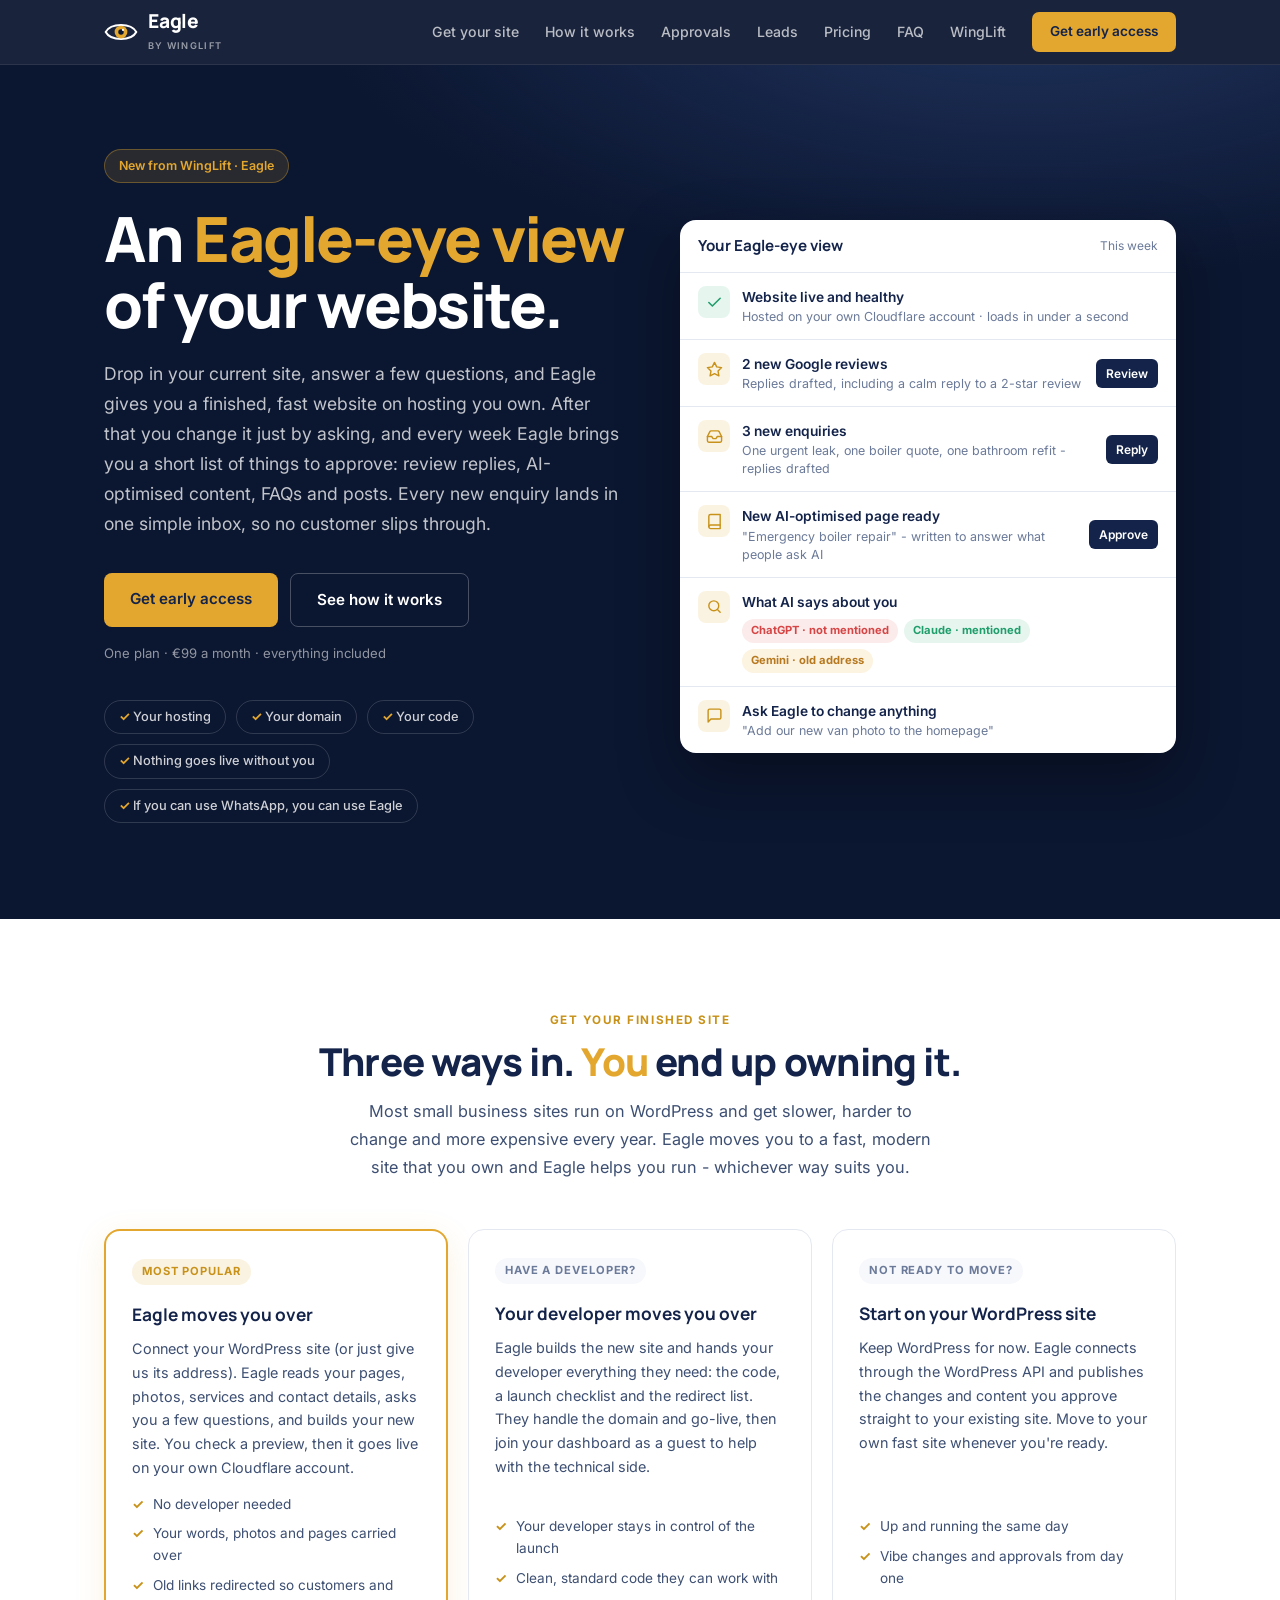
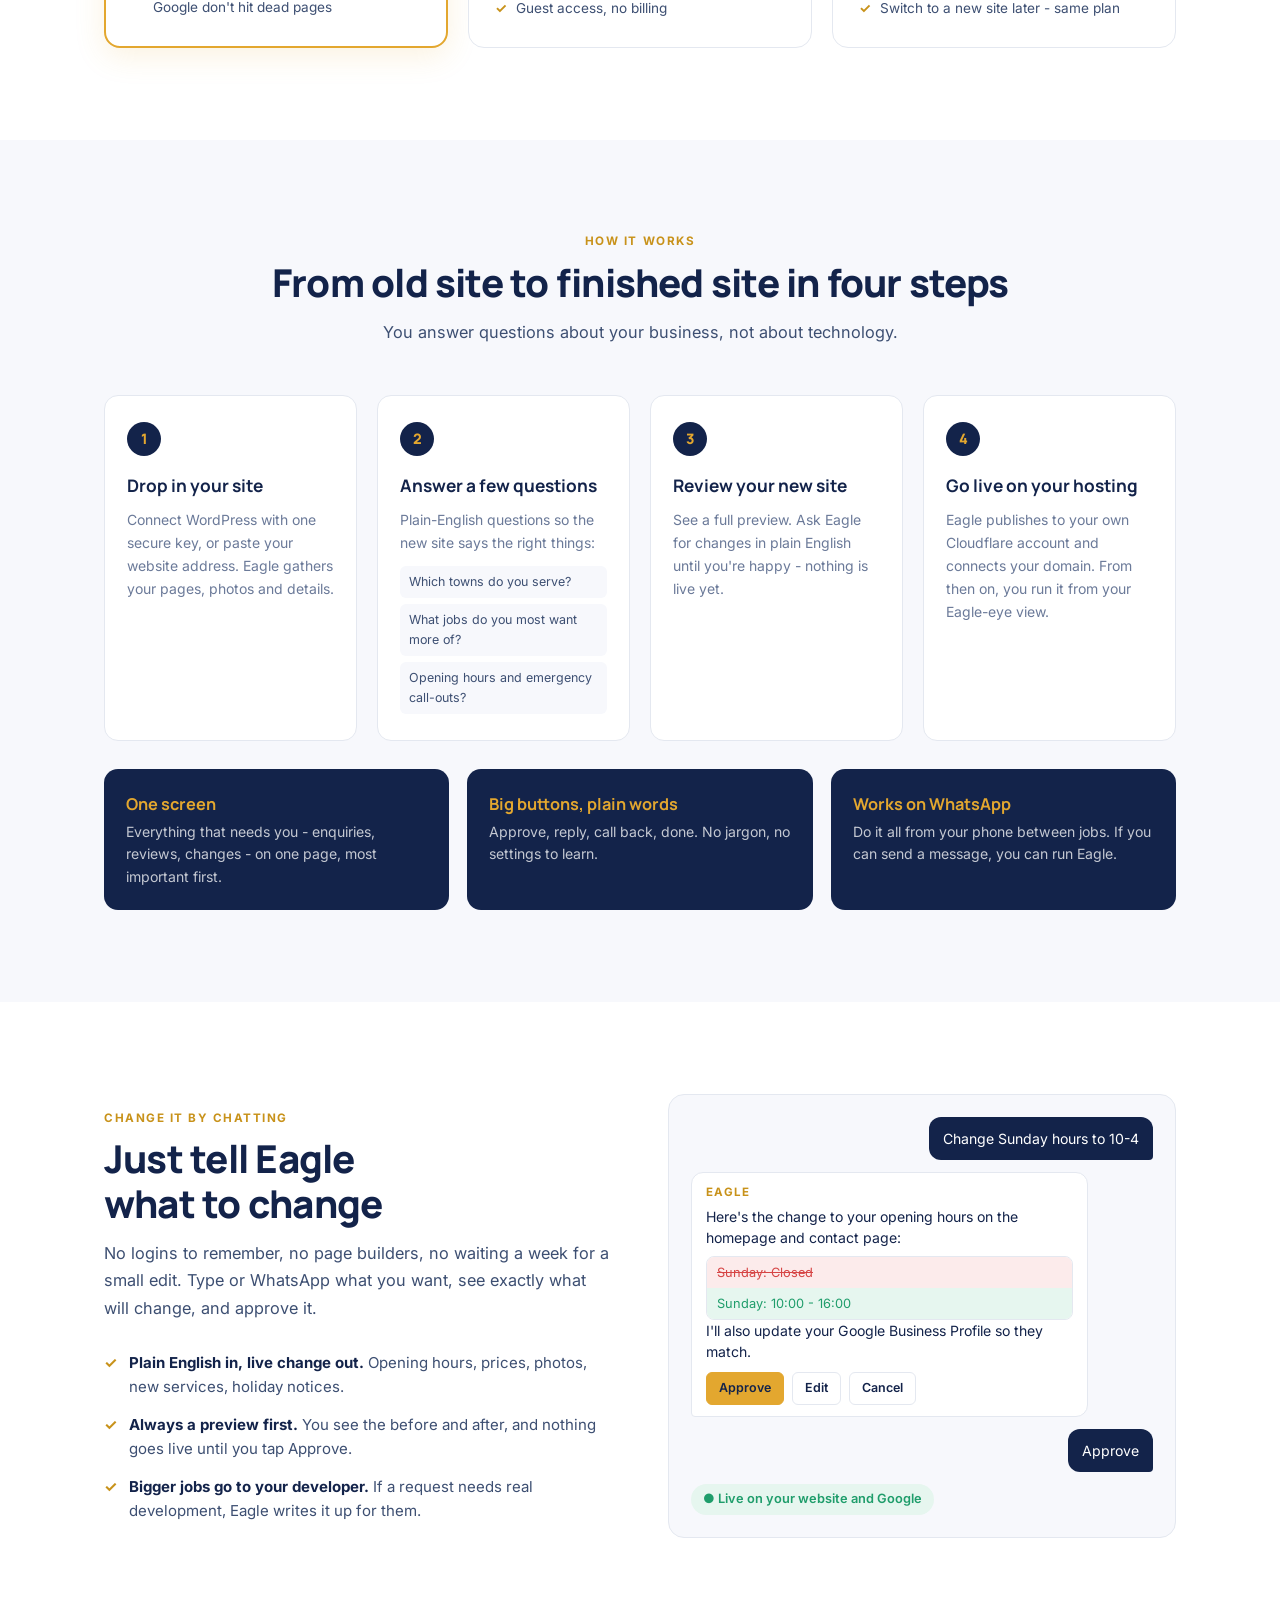
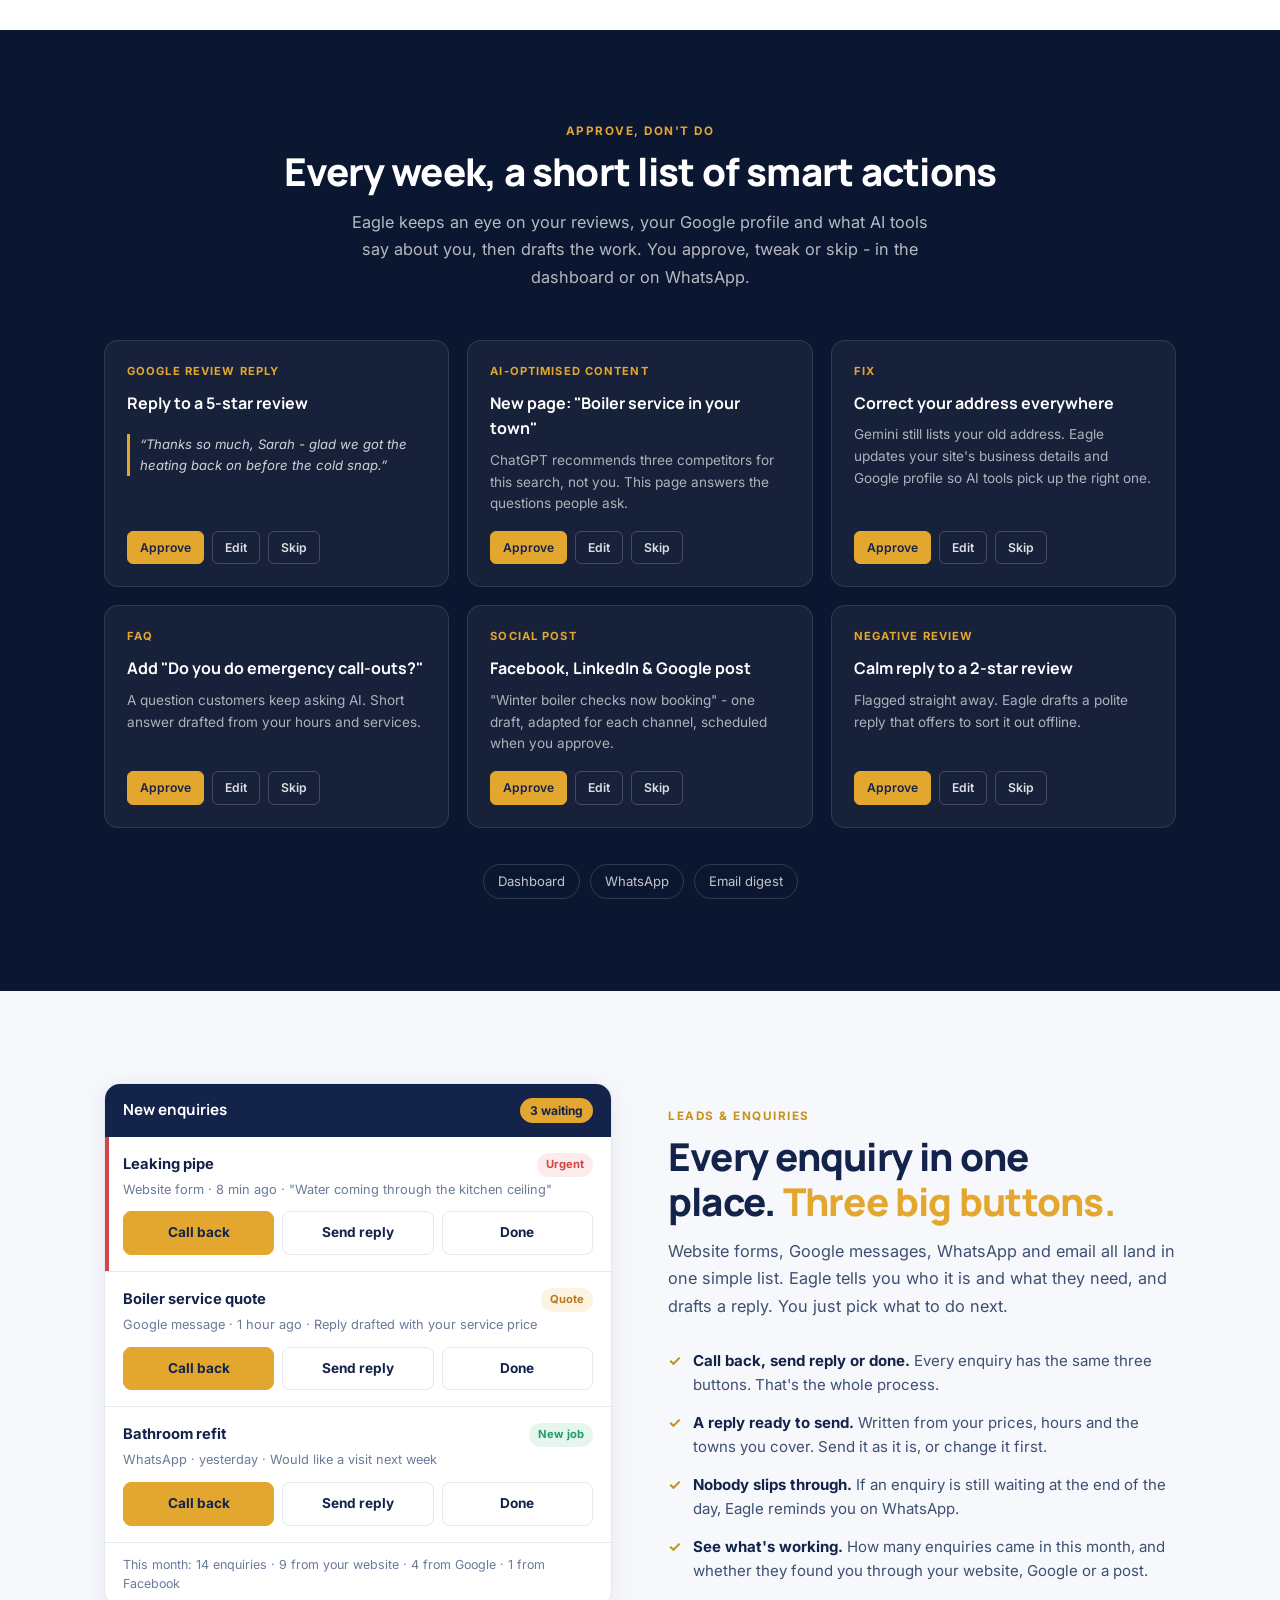
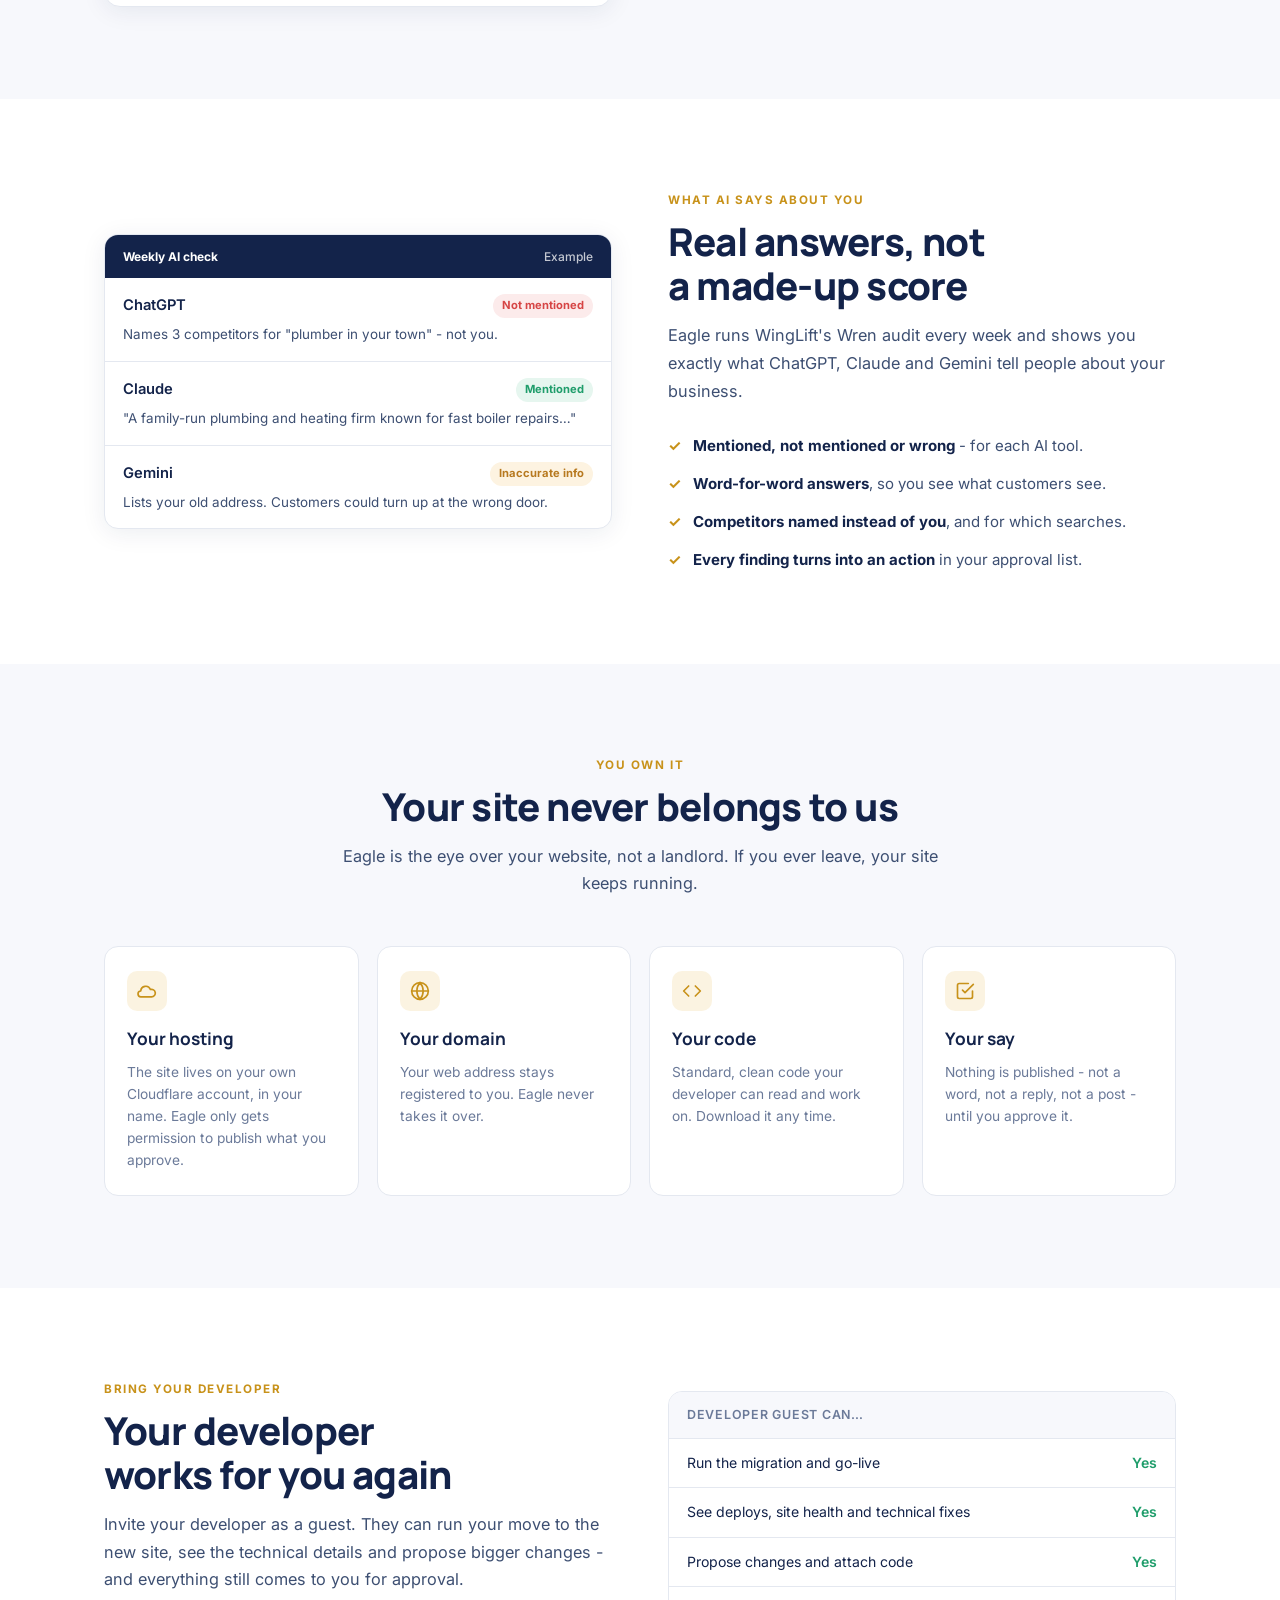
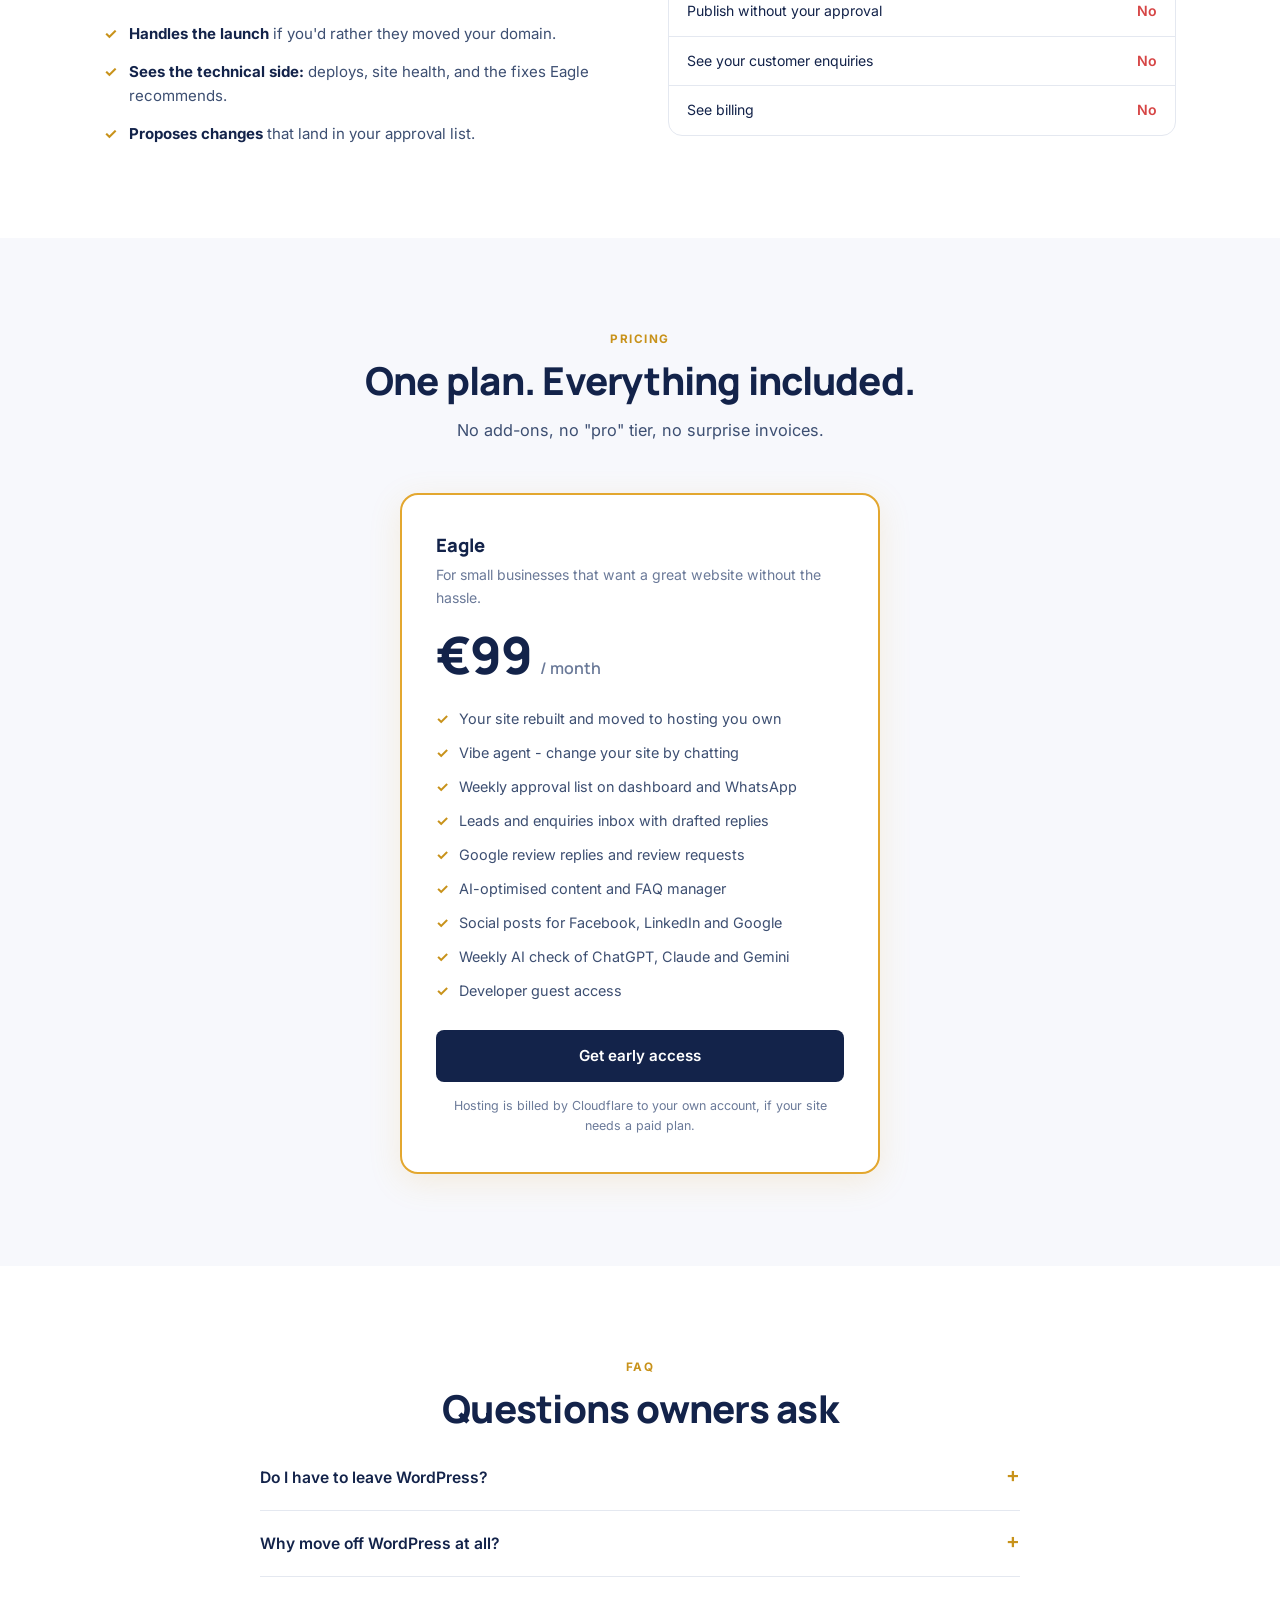
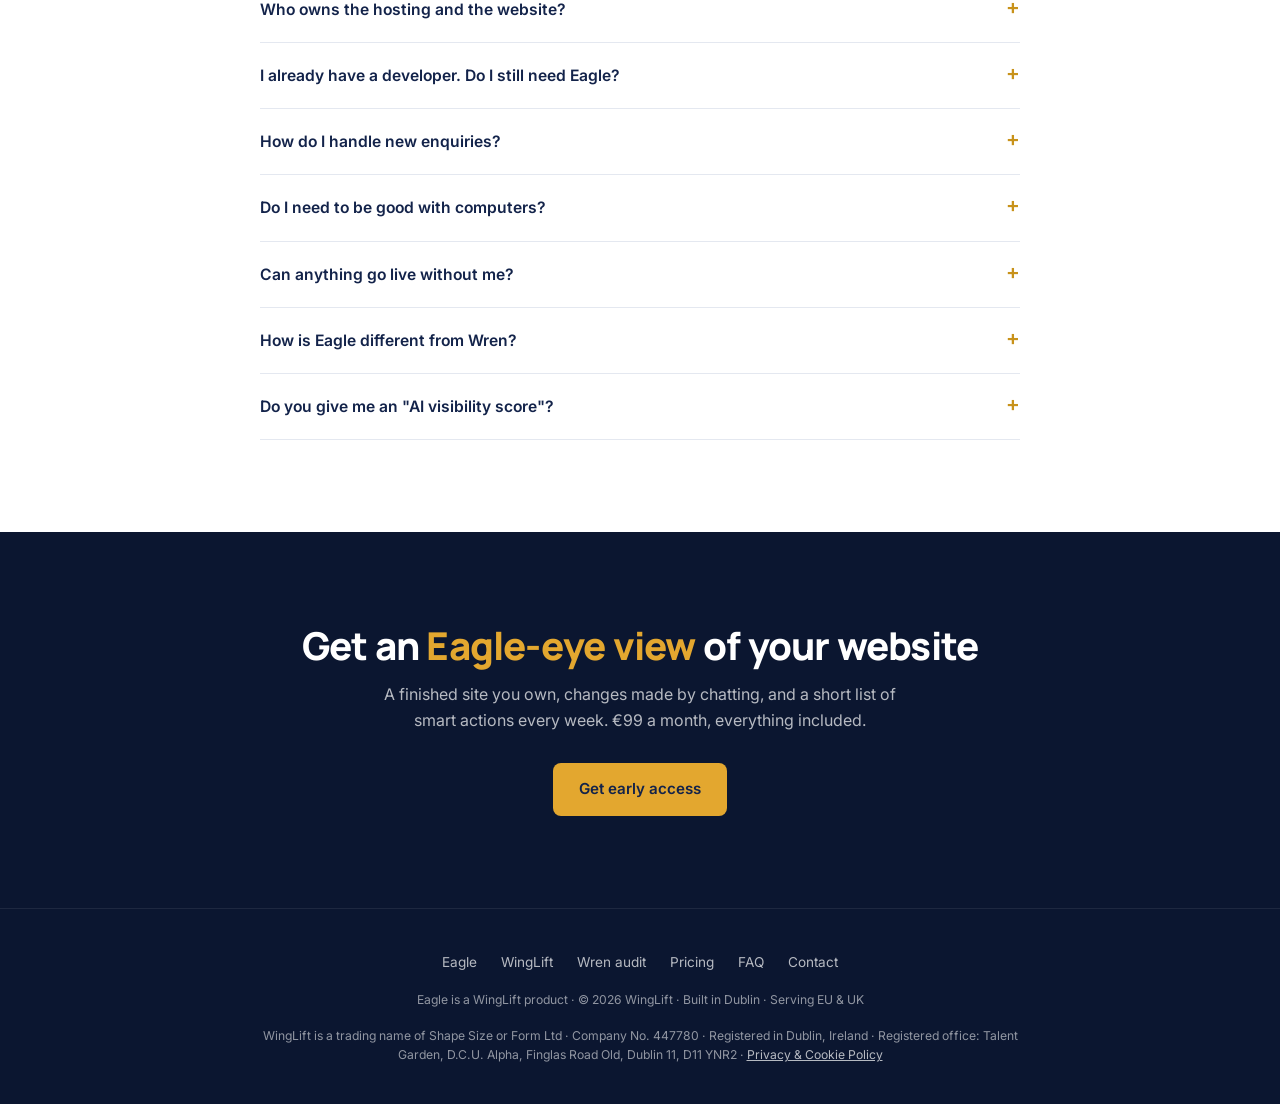
==== commit 00ebced8: "Eagle page: leads and enquiries inbox, simplicity promise Co-Authored-By: Devin AI <158243242+devin-" ====
--- a/eagle.html
+++ b/eagle.html
@@ -4,12 +4,12 @@
 <meta charset="UTF-8">
 <meta name="viewport" content="width=device-width, initial-scale=1.0">
 <title>Eagle by WingLift - An Eagle-eye view of your website</title>
-<meta name="description" content="Eagle gives small business owners a finished, fast website on hosting they own, a simple agent to change it just by asking, and a short list of actions to approve each week - Google review replies, AI-optimised content, FAQs and posts. €99 a month.">
+<meta name="description" content="Eagle gives small business owners a finished, fast website on hosting they own, a simple agent to change it just by asking, one easy inbox for every enquiry, and a short list of actions to approve each week - Google review replies, AI-optimised content, FAQs and posts. €99 a month.">
 <meta name="robots" content="index, follow">
 <meta property="og:type" content="website">
 <meta property="og:url" content="https://winglift.io/eagle">
 <meta property="og:title" content="Eagle by WingLift - An Eagle-eye view of your website">
-<meta property="og:description" content="A finished website on hosting you own, changes made by chatting, and smart actions to approve every week. €99/month.">
+<meta property="og:description" content="A finished website on hosting you own, changes made by chatting, every enquiry in one simple inbox, and smart actions to approve every week. €99/month.">
 <meta property="og:image" content="https://winglift.io/og-image.png">
 <meta property="og:locale" content="en_GB">
 <meta property="og:site_name" content="WingLift">
@@ -22,7 +22,7 @@
   "applicationCategory": "BusinessApplication",
   "operatingSystem": "Web",
   "url": "https://winglift.io/eagle",
-  "description": "Eagle rebuilds a small business website (for example from WordPress) as a fast site hosted on the owner's own Cloudflare account, then lets the owner change it by chatting with an agent and approve suggested actions such as Google review replies, AI-optimised content, FAQs and social posts.",
+  "description": "Eagle rebuilds a small business website (for example from WordPress) as a fast site hosted on the owner's own Cloudflare account, then lets the owner change it by chatting with an agent, manage leads and enquiries in one simple inbox, and approve suggested actions such as Google review replies, AI-optimised content, FAQs and social posts.",
   "offers": {
     "@type": "Offer",
     "name": "Eagle",
@@ -68,7 +68,7 @@
 .nav-right .nav-cta { background: var(--gold); color: var(--navy); padding: 9px 18px; border-radius: 7px; font-weight: 600; font-size: 0.85rem; }
 .nav-right .nav-cta:hover { background: var(--gold-dk); color: var(--navy); }
 
-section { padding-block: 92px; }
+section { padding-block: 92px; scroll-margin-top: 64px; }
 .eyebrow { font-size: 0.73rem; font-weight: 700; letter-spacing: 0.13em; text-transform: uppercase; color: var(--gold-dk); margin-bottom: 10px; display: block; }
 h1 { font-family: 'Manrope', sans-serif; font-size: clamp(2.4rem, 5.6vw, 3.9rem); font-weight: 800; line-height: 1.06; letter-spacing: -0.03em; text-wrap: balance; margin-bottom: 22px; }
 h1 span, h2 span { color: var(--gold); }
@@ -200,6 +200,27 @@
 .perm-row.head { background: var(--surface); font-weight: 600; font-size: 0.78rem; text-transform: uppercase; letter-spacing: 0.06em; color: var(--muted); }
 .yes { color: var(--green); font-weight: 600; white-space: nowrap; }
 .no { color: var(--red); font-weight: 600; white-space: nowrap; }
+/* Leads */
+#leads { background: var(--surface); }
+.inbox { background: #fff; border: 1px solid var(--border); border-radius: 16px; overflow: hidden; box-shadow: 0 4px 24px rgba(19,35,74,0.08); }
+.inbox-top { display: flex; justify-content: space-between; align-items: center; padding: 14px 18px; background: var(--navy); color: #fff; }
+.inbox-top strong { font-family: 'Manrope', sans-serif; font-size: 0.95rem; }
+.inbox-count { font-size: 0.75rem; font-weight: 700; background: var(--gold); color: var(--navy); border-radius: 999px; padding: 3px 10px; }
+.lead { padding: 16px 18px; border-bottom: 1px solid var(--border); }
+.lead.urgent { box-shadow: inset 4px 0 0 var(--red); }
+.lead-head { display: flex; justify-content: space-between; align-items: center; gap: 10px; }
+.lead-head b { font-size: 0.92rem; }
+.lead small { display: block; font-size: 0.8rem; color: var(--muted); line-height: 1.45; margin-top: 4px; }
+.lead-btns { display: flex; gap: 8px; margin-top: 12px; }
+.lead-btns span { flex: 1; text-align: center; font-size: 0.85rem; font-weight: 700; padding: 10px 6px; border-radius: 8px; border: 1px solid var(--border); white-space: nowrap; }
+.lead-btns .ap { background: var(--gold); border-color: var(--gold); color: var(--navy); }
+.inbox-foot { padding: 12px 18px; font-size: 0.78rem; color: var(--muted); }
+
+/* Simple */
+.simple { display: grid; grid-template-columns: repeat(3, 1fr); gap: 18px; margin-top: 28px; }
+.simple div { background: var(--navy); color: rgba(255,255,255,0.75); border-radius: 14px; padding: 22px; font-size: 0.88rem; line-height: 1.6; }
+.simple b { display: block; color: var(--gold); font-family: 'Manrope', sans-serif; font-size: 1.02rem; margin-bottom: 4px; }
+
 .mid { color: var(--amber); font-weight: 600; white-space: nowrap; }
 
 /* Pricing */
@@ -238,7 +259,7 @@
 @media (max-width: 960px) {
   .hero-grid, .split { grid-template-columns: 1fr; gap: 40px; }
   .split.rev > :first-child { order: 0; }
-  .paths, .queue { grid-template-columns: 1fr; }
+  .paths, .queue, .simple { grid-template-columns: 1fr; }
   .steps, .own-grid { grid-template-columns: 1fr 1fr; }
   .nav-right a:not(.nav-cta) { display: none; }
 }
@@ -267,6 +288,7 @@
       <a href="#paths">Get your site</a>
       <a href="#how">How it works</a>
       <a href="#approve">Approvals</a>
+      <a href="#leads">Leads</a>
       <a href="#pricing">Pricing</a>
       <a href="#faq">FAQ</a>
       <a href="/">WingLift</a>
@@ -282,8 +304,8 @@
   <div class="container hero-grid">
     <div>
       <span class="hero-kicker">New from WingLift · Eagle</span>
-      <h1>An <span>Eagle-eye view</span> of your website.</h1>
-      <p class="hero-sub">Drop in your current site, answer a few questions, and Eagle gives you a finished, fast website on hosting you own. After that you change it just by asking, and every week Eagle brings you a short list of things to approve: review replies, AI-optimised content, FAQs and posts.</p>
+      <h1>An <span>Eagle&#8209;eye view</span> of your website.</h1>
+      <p class="hero-sub">Drop in your current site, answer a few questions, and Eagle gives you a finished, fast website on hosting you own. After that you change it just by asking, and every week Eagle brings you a short list of things to approve: review replies, AI-optimised content, FAQs and posts. Every new enquiry lands in one simple inbox, so no customer slips through.</p>
       <div class="hero-actions">
         <a href="/#cta" class="btn btn-gold">Get early access</a>
         <a href="#how" class="btn btn-ghost-dark">See how it works</a>
@@ -294,6 +316,7 @@
         <span class="pill">Your domain</span>
         <span class="pill">Your code</span>
         <span class="pill">Nothing goes live without you</span>
+        <span class="pill">If you can use WhatsApp, you can use Eagle</span>
       </div>
     </div>
 
@@ -307,6 +330,11 @@
         <div class="eye-ico"><svg viewBox="0 0 24 24" fill="none" stroke="currentColor" stroke-width="2" stroke-linecap="round" stroke-linejoin="round"><path d="m12 2 3.1 6.3 6.9 1-5 4.9 1.2 6.8L12 17.8 5.8 21l1.2-6.8-5-4.9 6.9-1z"/></svg></div>
         <div class="eye-txt"><b>2 new Google reviews</b><small>Replies drafted, including a calm reply to a 2-star review</small></div>
         <span class="eye-btn">Review</span>
+      </div>
+      <div class="eye-row">
+        <div class="eye-ico"><svg viewBox="0 0 24 24" fill="none" stroke="currentColor" stroke-width="2" stroke-linecap="round" stroke-linejoin="round"><path d="M22 12h-6l-2 3h-4l-2-3H2"/><path d="M5.45 5.11 2 12v6a2 2 0 0 0 2 2h16a2 2 0 0 0 2-2v-6l-3.45-6.89A2 2 0 0 0 16.76 4H7.24a2 2 0 0 0-1.79 1.11z"/></svg></div>
+        <div class="eye-txt"><b>3 new enquiries</b><small>One urgent leak, one boiler quote, one bathroom refit - replies drafted</small></div>
+        <span class="eye-btn">Reply</span>
       </div>
       <div class="eye-row">
         <div class="eye-ico"><svg viewBox="0 0 24 24" fill="none" stroke="currentColor" stroke-width="2" stroke-linecap="round" stroke-linejoin="round"><path d="M4 19.5A2.5 2.5 0 0 1 6.5 17H20"/><path d="M6.5 2H20v20H6.5A2.5 2.5 0 0 1 4 19.5v-15A2.5 2.5 0 0 1 6.5 2z"/></svg></div>
@@ -400,6 +428,11 @@
         <h3>Go live on your hosting</h3>
         <p>Eagle publishes to your own Cloudflare account and connects your domain. From then on, you run it from your Eagle-eye view.</p>
       </div>
+    </div>
+    <div class="simple">
+      <div><b>One screen</b>Everything that needs you - enquiries, reviews, changes - on one page, most important first.</div>
+      <div><b>Big buttons, plain words</b>Approve, reply, call back, done. No jargon, no settings to learn.</div>
+      <div><b>Works on WhatsApp</b>Do it all from your phone between jobs. If you can send a message, you can run Eagle.</div>
     </div>
   </div>
 </section>
@@ -477,6 +510,42 @@
       </div>
     </div>
     <div class="channels"><span>Dashboard</span><span>WhatsApp</span><span>Email digest</span></div>
+  </div>
+</section>
+
+<!-- LEADS -->
+<section id="leads">
+  <div class="container split rev">
+    <div>
+      <span class="eyebrow">Leads &amp; enquiries</span>
+      <h2>Every enquiry in one place. <span>Three big buttons.</span></h2>
+      <p class="sub" style="margin-bottom:28px">Website forms, Google messages, WhatsApp and email all land in one simple list. Eagle tells you who it is and what they need, and drafts a reply. You just pick what to do next.</p>
+      <ul class="check-list">
+        <li><span><strong>Call back, send reply or done.</strong> Every enquiry has the same three buttons. That's the whole process.</span></li>
+        <li><span><strong>A reply ready to send.</strong> Written from your prices, hours and the towns you cover. Send it as it is, or change it first.</span></li>
+        <li><span><strong>Nobody slips through.</strong> If an enquiry is still waiting at the end of the day, Eagle reminds you on WhatsApp.</span></li>
+        <li><span><strong>See what's working.</strong> How many enquiries came in this month, and whether they found you through your website, Google or a post.</span></li>
+      </ul>
+    </div>
+    <div class="inbox" aria-label="Example enquiries inbox">
+      <div class="inbox-top"><strong>New enquiries</strong><span class="inbox-count">3 waiting</span></div>
+      <div class="lead urgent">
+        <div class="lead-head"><b>Leaking pipe</b><span class="chip c-no">Urgent</span></div>
+        <small>Website form · 8 min ago · "Water coming through the kitchen ceiling"</small>
+        <div class="lead-btns"><span class="ap">Call back</span><span>Send reply</span><span>Done</span></div>
+      </div>
+      <div class="lead">
+        <div class="lead-head"><b>Boiler service quote</b><span class="chip c-warn">Quote</span></div>
+        <small>Google message · 1 hour ago · Reply drafted with your service price</small>
+        <div class="lead-btns"><span class="ap">Call back</span><span>Send reply</span><span>Done</span></div>
+      </div>
+      <div class="lead">
+        <div class="lead-head"><b>Bathroom refit</b><span class="chip c-ok">New job</span></div>
+        <small>WhatsApp · yesterday · Would like a visit next week</small>
+        <div class="lead-btns"><span class="ap">Call back</span><span>Send reply</span><span>Done</span></div>
+      </div>
+      <div class="inbox-foot">This month: 14 enquiries · 9 from your website · 4 from Google · 1 from Facebook</div>
+    </div>
   </div>
 </section>
 
@@ -564,6 +633,7 @@
       <div class="perm-row"><span>See deploys, site health and technical fixes</span><span class="yes">Yes</span></div>
       <div class="perm-row"><span>Propose changes and attach code</span><span class="yes">Yes</span></div>
       <div class="perm-row"><span>Publish without your approval</span><span class="no">No</span></div>
+      <div class="perm-row"><span>See your customer enquiries</span><span class="no">No</span></div>
       <div class="perm-row"><span>See billing</span><span class="no">No</span></div>
     </div>
   </div>
@@ -585,6 +655,7 @@
         <li>Your site rebuilt and moved to hosting you own</li>
         <li>Vibe agent - change your site by chatting</li>
         <li>Weekly approval list on dashboard and WhatsApp</li>
+        <li>Leads and enquiries inbox with drafted replies</li>
         <li>Google review replies and review requests</li>
         <li>AI-optimised content and FAQ manager</li>
         <li>Social posts for Facebook, LinkedIn and Google</li>
@@ -622,6 +693,14 @@
         <p>Eagle does the day-to-day work - small edits, review replies, content, posts - so your developer can focus on the jobs that need them. Invite them as a guest and they can run the migration, see the technical details and propose changes.</p>
       </details>
       <details class="faq-item">
+        <summary>How do I handle new enquiries?</summary>
+        <p>Every enquiry from your website, Google, WhatsApp and email shows up in one list with three buttons: call back, send reply or done. Eagle drafts the reply for you and reminds you if anyone is still waiting at the end of the day.</p>
+      </details>
+      <details class="faq-item">
+        <summary>Do I need to be good with computers?</summary>
+        <p>No. Eagle is built for busy owners, not techies: one screen, big buttons and plain English. If you can send a WhatsApp message, you can run Eagle.</p>
+      </details>
+      <details class="faq-item">
         <summary>Can anything go live without me?</summary>
         <p>No. Every change, page, reply and post waits for your approval, whether you approve it in the dashboard or on WhatsApp.</p>
       </details>
@@ -640,7 +719,7 @@
 <!-- CTA -->
 <section id="cta">
   <div class="container">
-    <h2>Get an <span>Eagle-eye view</span> of your website</h2>
+    <h2>Get an <span>Eagle&#8209;eye view</span> of your website</h2>
     <p>A finished site you own, changes made by chatting, and a short list of smart actions every week. €99 a month, everything included.</p>
     <a href="/#cta" class="btn btn-gold">Get early access</a>
   </div>
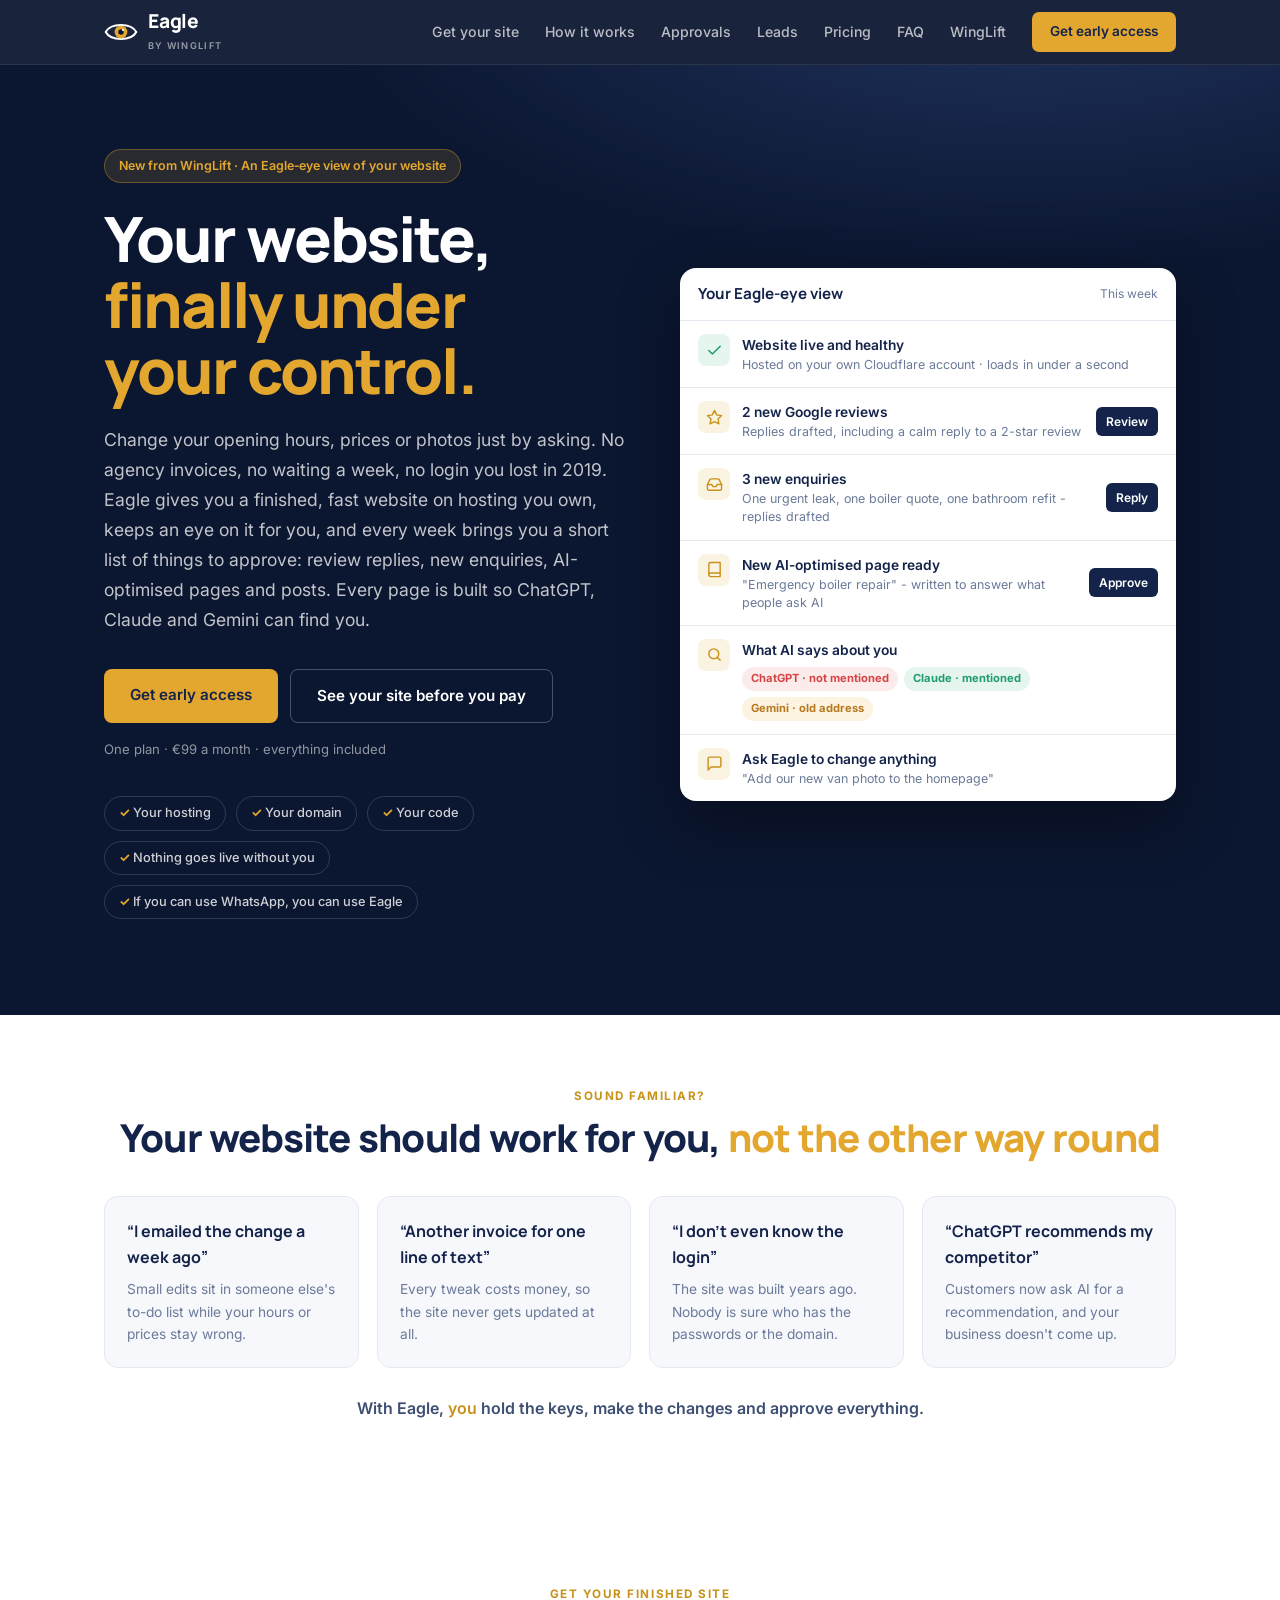
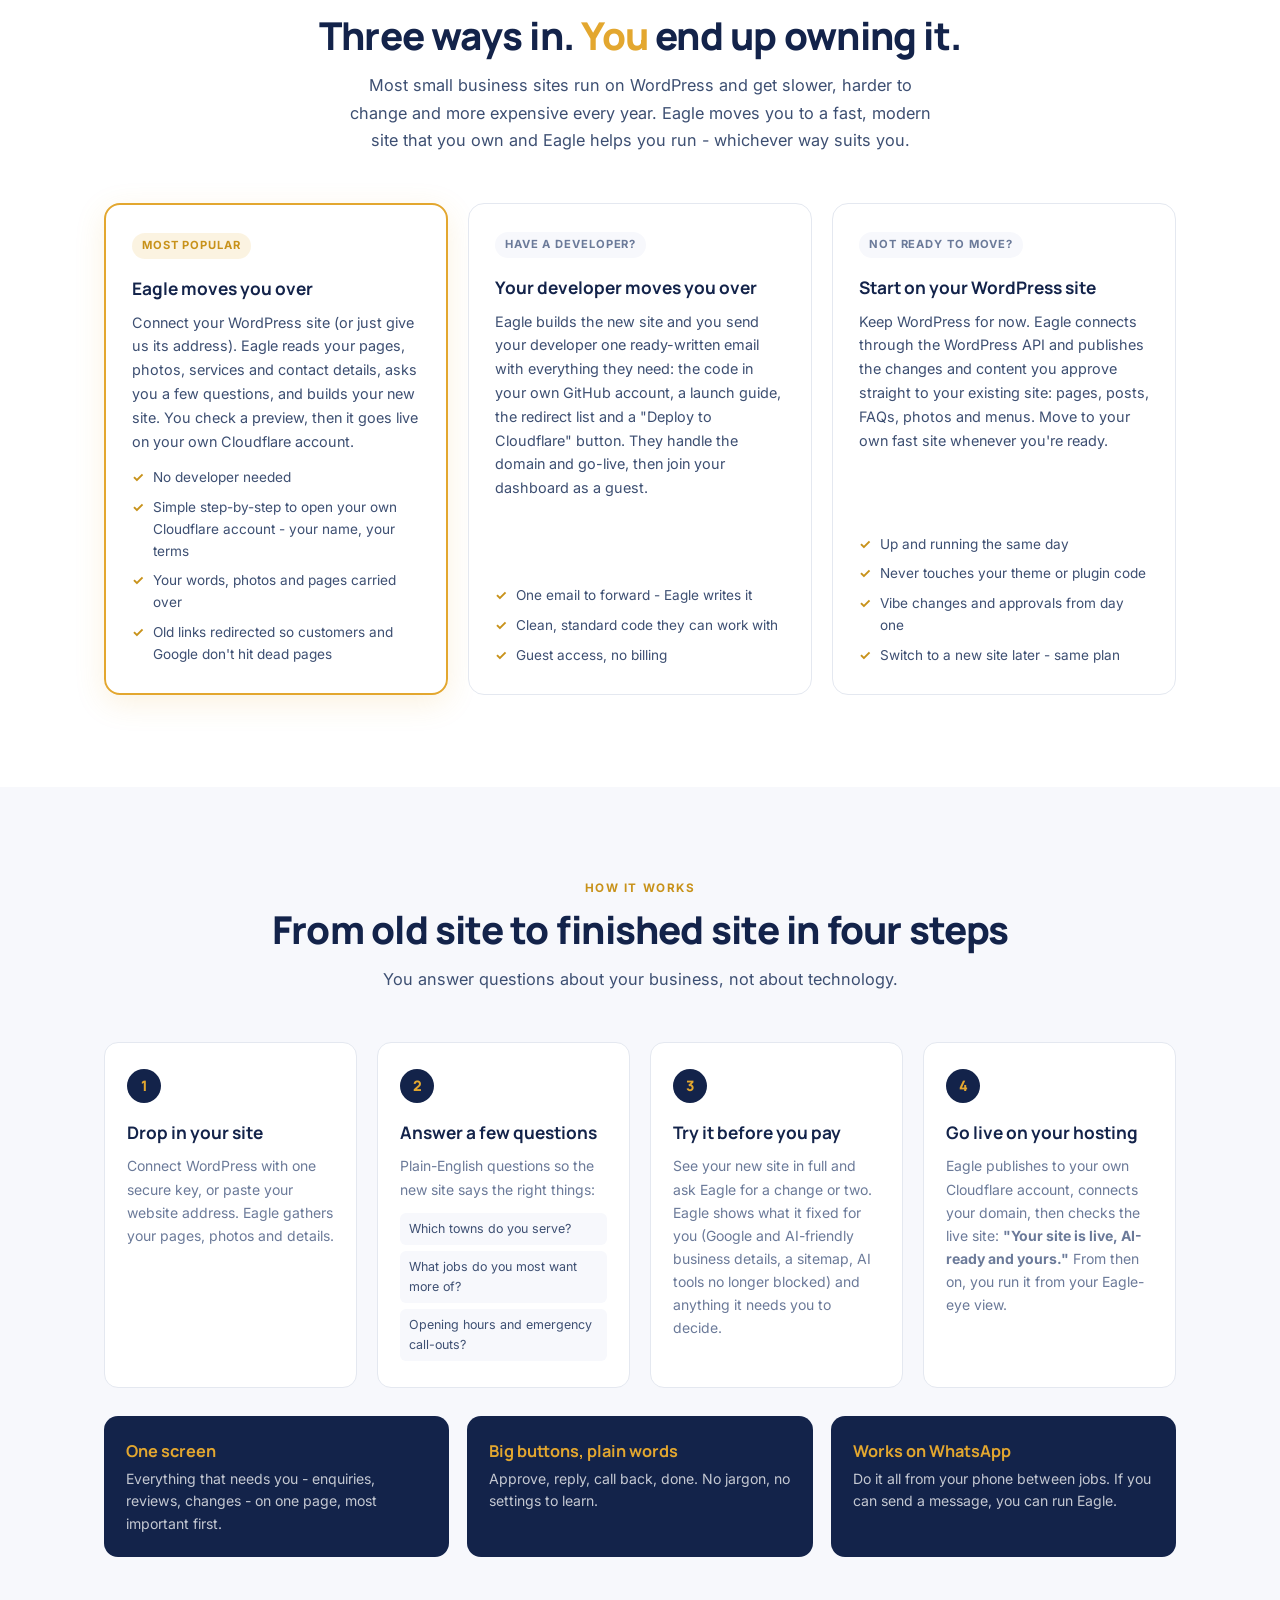
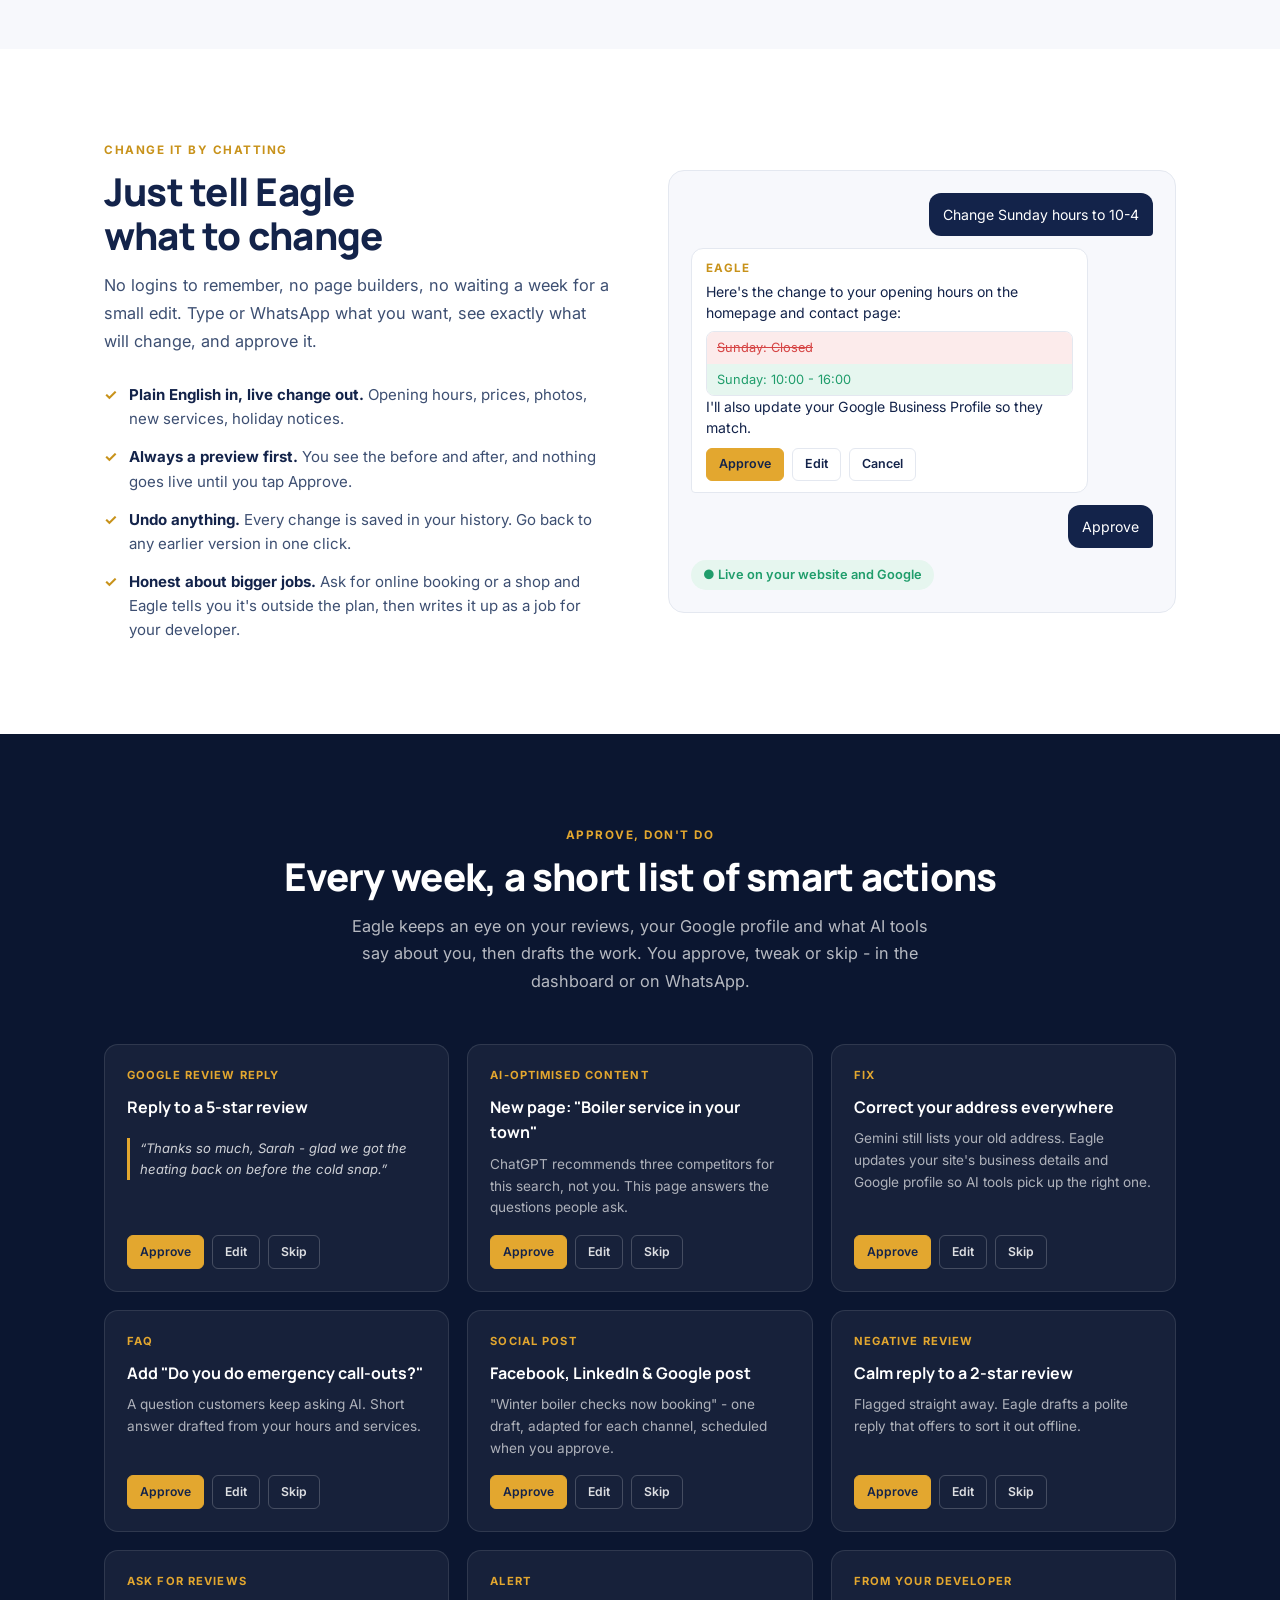
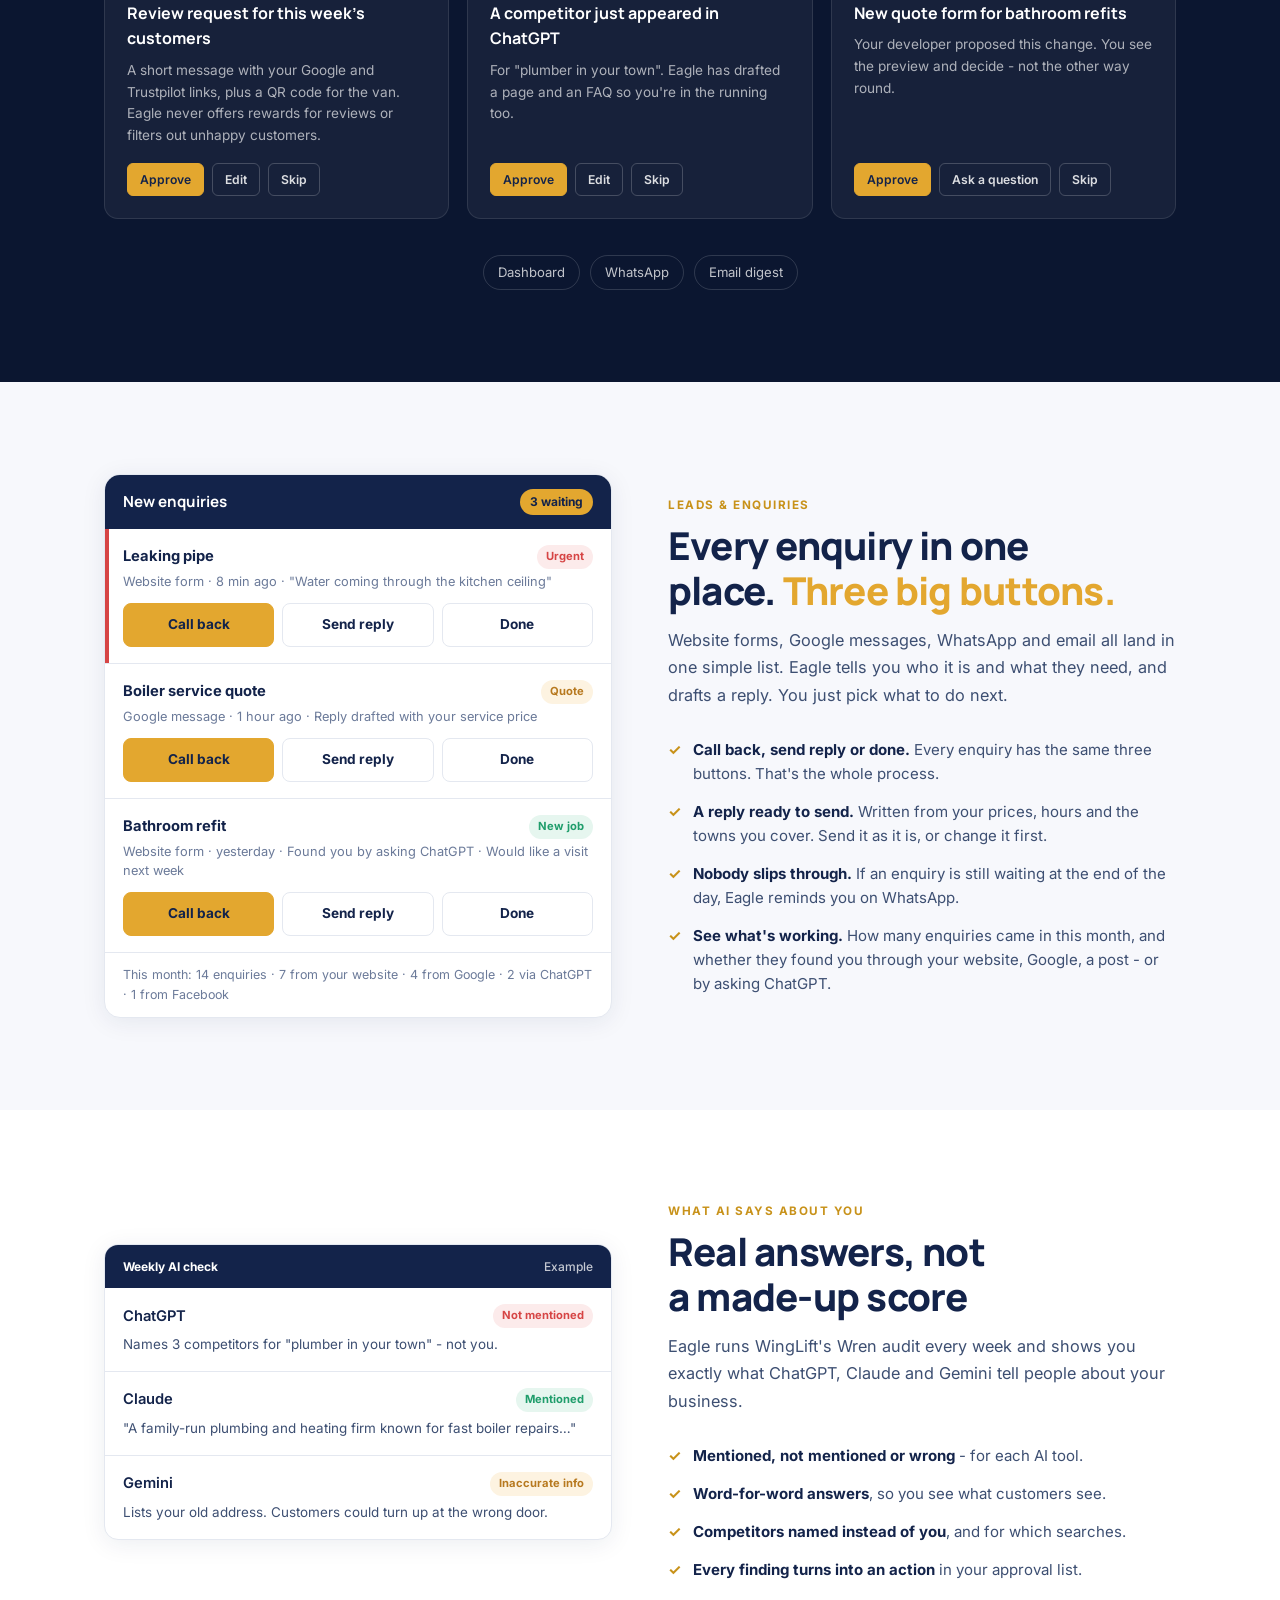
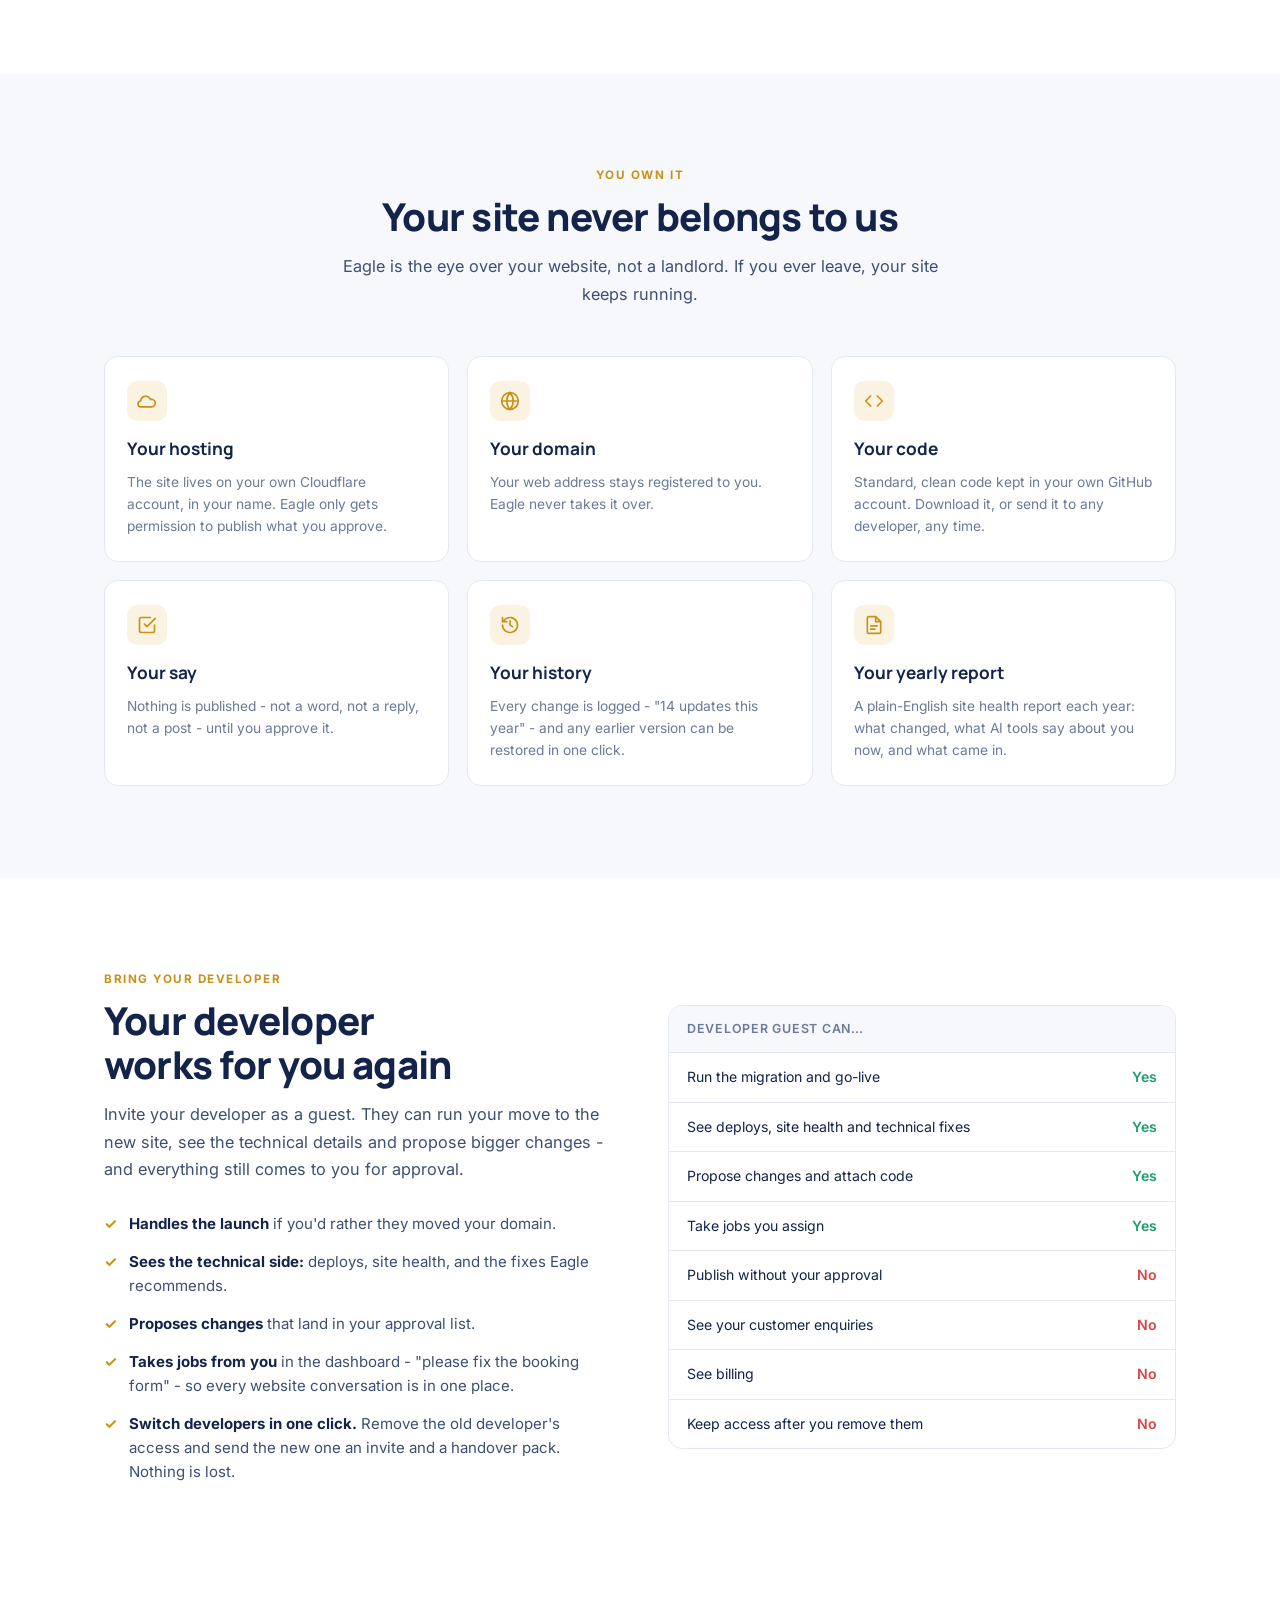
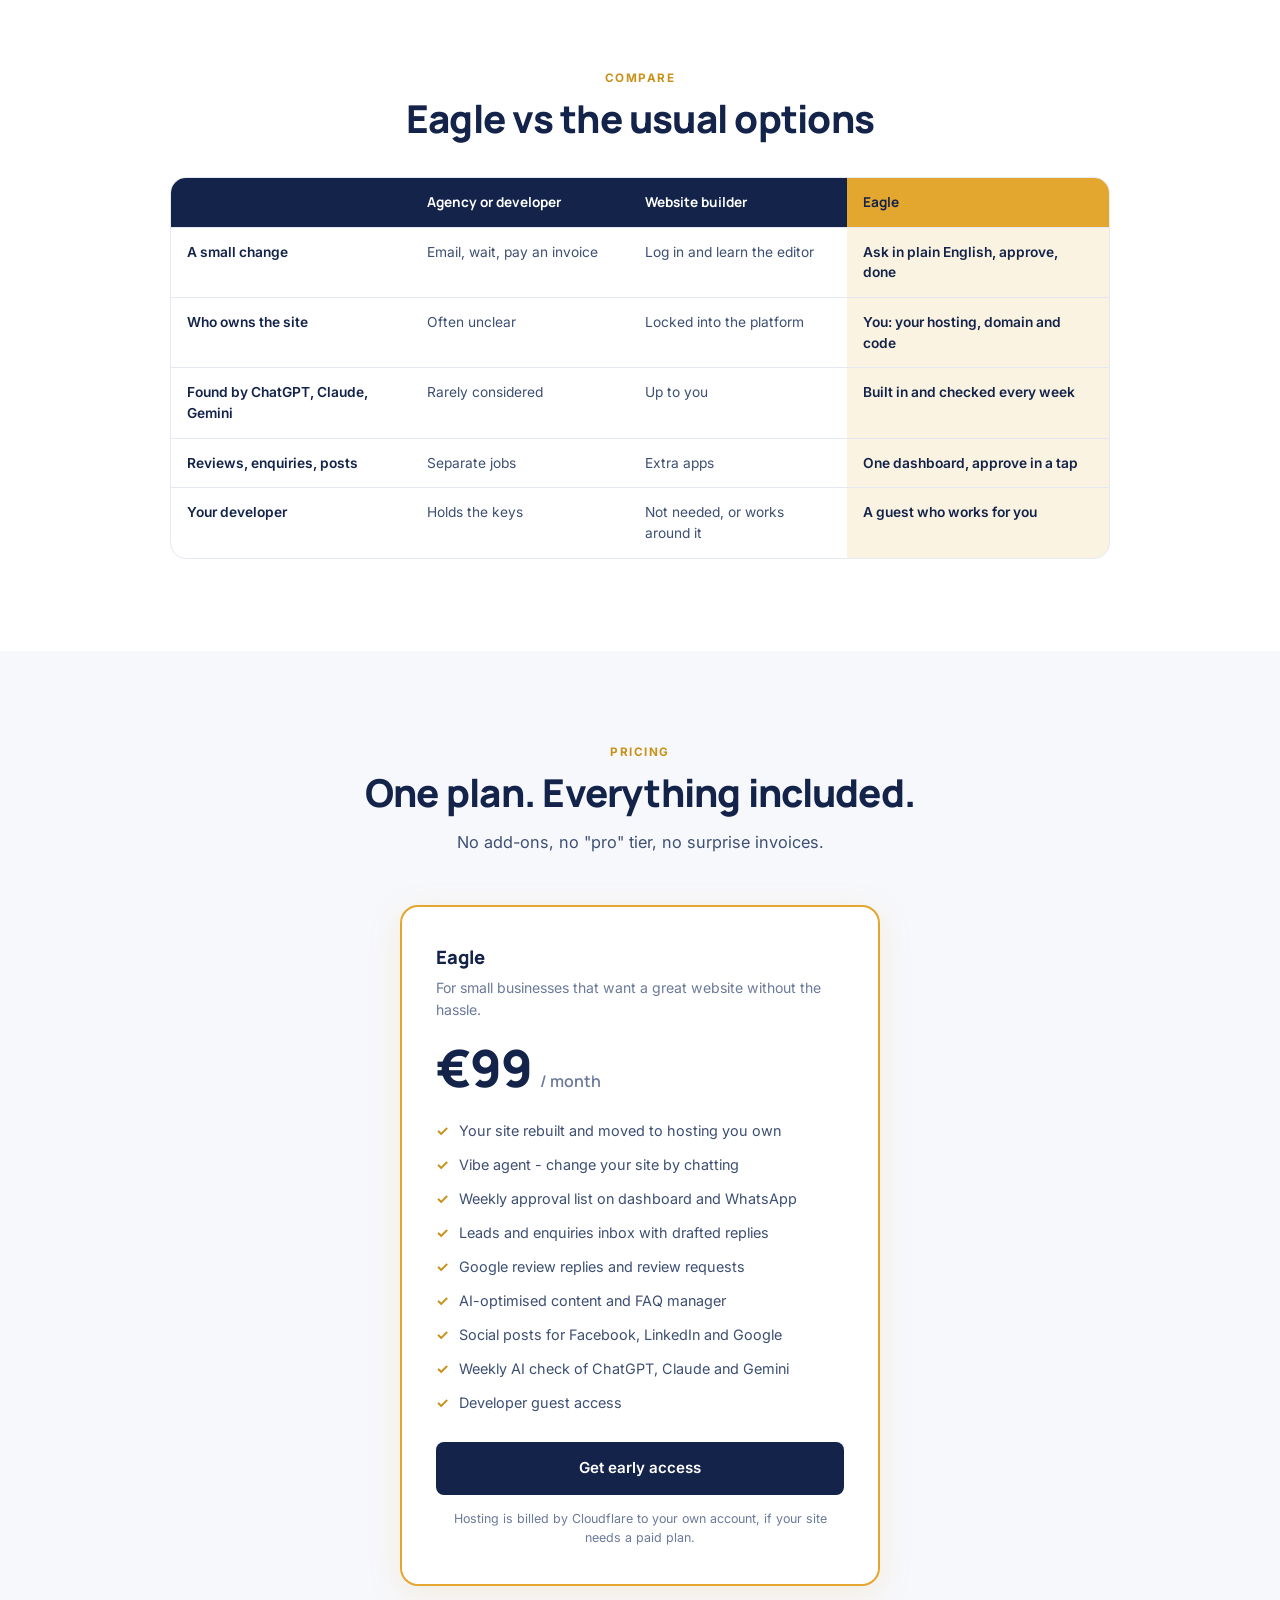
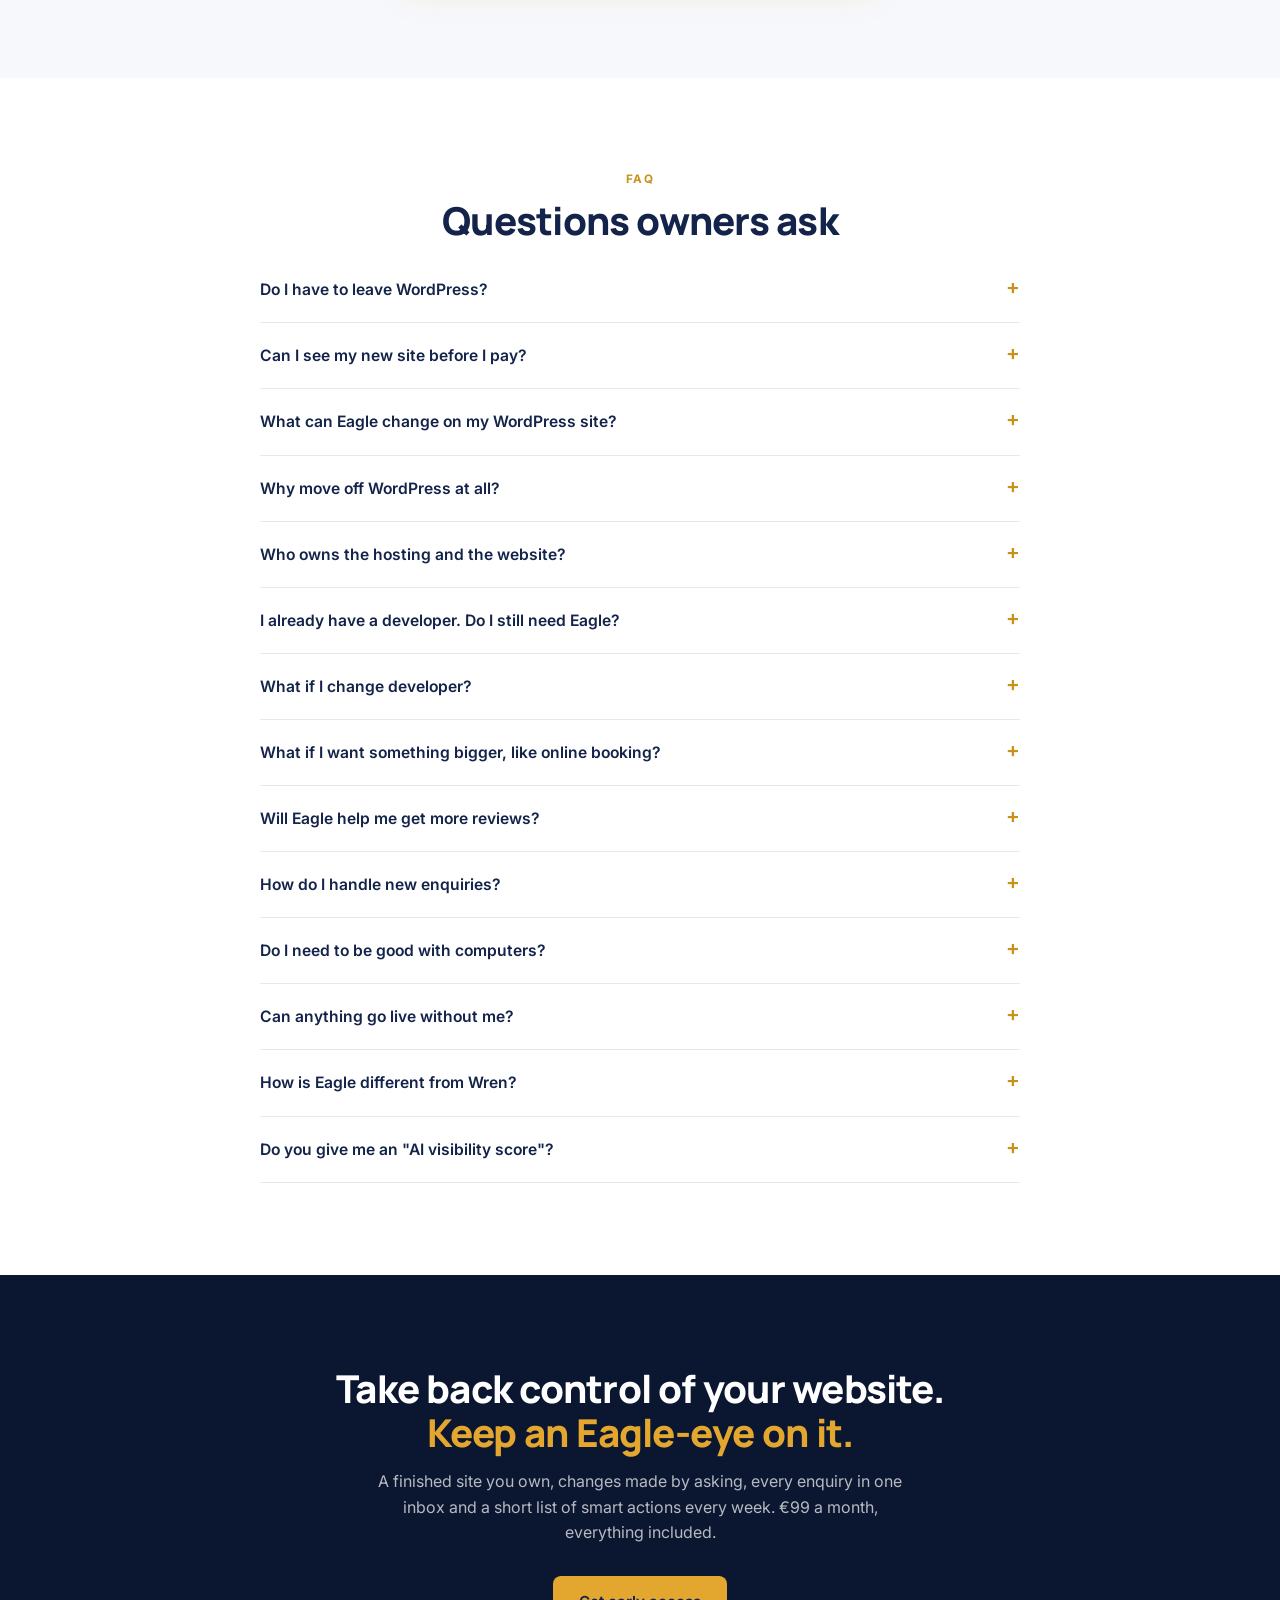
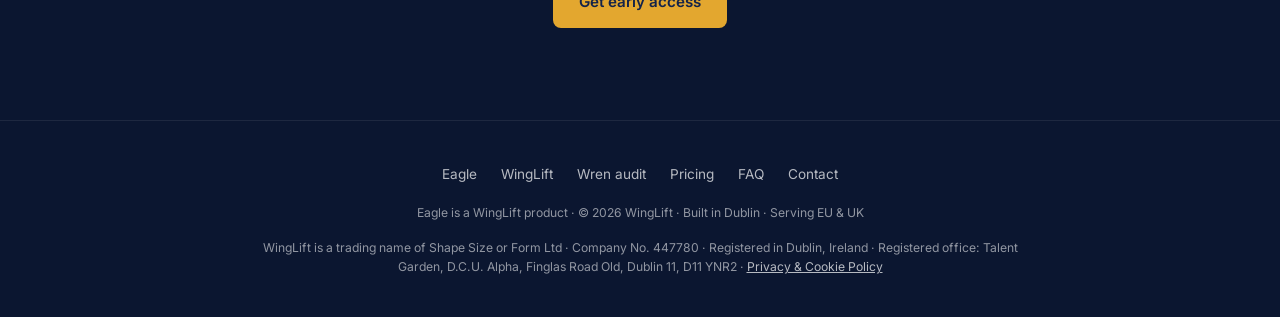
==== commit 1034511b: "Eagle page: 'finally under your control' hero, pain points, developer control, handover, history, co" ====
--- a/eagle.html
+++ b/eagle.html
@@ -3,12 +3,12 @@
 <head>
 <meta charset="UTF-8">
 <meta name="viewport" content="width=device-width, initial-scale=1.0">
-<title>Eagle by WingLift - An Eagle-eye view of your website</title>
+<title>Eagle by WingLift - Your website, finally under your control</title>
 <meta name="description" content="Eagle gives small business owners a finished, fast website on hosting they own, a simple agent to change it just by asking, one easy inbox for every enquiry, and a short list of actions to approve each week - Google review replies, AI-optimised content, FAQs and posts. €99 a month.">
 <meta name="robots" content="index, follow">
 <meta property="og:type" content="website">
 <meta property="og:url" content="https://winglift.io/eagle">
-<meta property="og:title" content="Eagle by WingLift - An Eagle-eye view of your website">
+<meta property="og:title" content="Eagle by WingLift - Your website, finally under your control">
 <meta property="og:description" content="A finished website on hosting you own, changes made by chatting, every enquiry in one simple inbox, and smart actions to approve every week. €99/month.">
 <meta property="og:image" content="https://winglift.io/og-image.png">
 <meta property="og:locale" content="en_GB">
@@ -128,6 +128,16 @@
 .path li { font-size: 0.85rem; color: var(--fg-soft); display: flex; gap: 9px; }
 .path li::before { content: "✓"; color: var(--gold-dk); font-weight: 700; }
 
+/* Pain points */
+#pain { background: #fff; padding-block: 72px; }
+.pain-grid { display: grid; grid-template-columns: repeat(4, 1fr); gap: 18px; }
+.pain { border: 1px solid var(--border); border-radius: 14px; padding: 22px; background: var(--surface); }
+.pain q { display: block; font-family: 'Manrope', sans-serif; font-weight: 700; font-size: 1rem; color: var(--fg); margin-bottom: 8px; quotes: "\201C" "\201D"; }
+.pain p { font-size: 0.86rem; color: var(--muted); line-height: 1.6; }
+#pain .center, #compare .center { margin-bottom: 36px; }
+.pain-fix { text-align: center; margin-top: 28px; font-weight: 600; color: var(--fg-soft); }
+.pain-fix span { color: var(--gold-dk); }
+
 /* Steps */
 #how { background: var(--surface); }
 .steps { display: grid; grid-template-columns: repeat(4, 1fr); gap: 20px; counter-reset: s; }
@@ -187,7 +197,7 @@
 
 /* Own it */
 #own { background: var(--surface); }
-.own-grid { display: grid; grid-template-columns: repeat(4, 1fr); gap: 18px; }
+.own-grid { display: grid; grid-template-columns: repeat(3, 1fr); gap: 18px; }
 .own { background: #fff; border: 1px solid var(--border); border-radius: 14px; padding: 24px 22px; }
 .own-ico { width: 40px; height: 40px; border-radius: 10px; background: var(--gold-soft); color: var(--gold-dk); display: flex; align-items: center; justify-content: center; margin-bottom: 14px; }
 .own-ico svg { width: 20px; height: 20px; }
@@ -223,6 +233,16 @@
 
 .mid { color: var(--amber); font-weight: 600; white-space: nowrap; }
 
+/* Compare */
+.compare { max-width: 940px; margin: 0 auto; border: 1px solid var(--border); border-radius: 16px; overflow: hidden; background: #fff; }
+.cmp-row { display: grid; grid-template-columns: 1.1fr 1fr 1fr 1.2fr; border-bottom: 1px solid var(--border); }
+.cmp-row:last-child { border-bottom: none; }
+.cmp-row > div { padding: 14px 16px; font-size: 0.86rem; color: var(--fg-soft); line-height: 1.5; }
+.cmp-row > div:first-child { font-weight: 600; color: var(--fg); }
+.cmp-row > div:last-child { background: var(--gold-soft); color: var(--fg); font-weight: 600; }
+.cmp-row.head > div { background: var(--navy); color: #fff; font-family: 'Manrope', sans-serif; font-weight: 700; font-size: 0.85rem; }
+.cmp-row.head > div:last-child { background: var(--gold); color: var(--navy); }
+
 /* Pricing */
 #pricing { background: var(--surface); }
 .price-card { max-width: 480px; margin: 0 auto; background: #fff; border: 2px solid var(--gold); border-radius: 18px; padding: 36px 34px; box-shadow: 0 8px 32px rgba(227,167,47,0.15); }
@@ -260,12 +280,18 @@
   .hero-grid, .split { grid-template-columns: 1fr; gap: 40px; }
   .split.rev > :first-child { order: 0; }
   .paths, .queue, .simple { grid-template-columns: 1fr; }
-  .steps, .own-grid { grid-template-columns: 1fr 1fr; }
+  .steps, .own-grid, .pain-grid { grid-template-columns: 1fr 1fr; }
   .nav-right a:not(.nav-cta) { display: none; }
 }
 @media (max-width: 560px) {
   section { padding-block: 64px; }
-  .steps, .own-grid { grid-template-columns: 1fr; }
+  .steps, .own-grid, .pain-grid { grid-template-columns: 1fr; }
+  .cmp-row { grid-template-columns: 1fr; }
+  .cmp-row.head { display: none; }
+  .cmp-row > div { padding: 8px 16px; }
+  .cmp-row > div:first-child { padding-top: 14px; font-family: 'Manrope', sans-serif; }
+  .cmp-row > div:last-child { padding-bottom: 14px; }
+  .cmp-row > div[data-l]::before { content: attr(data-l); display: block; font-size: 0.68rem; font-weight: 700; letter-spacing: 0.06em; text-transform: uppercase; color: var(--muted); }
   .price-card { padding: 28px 22px; }
   .eye-btn { display: none; }
 }
@@ -303,12 +329,12 @@
 <section id="hero">
   <div class="container hero-grid">
     <div>
-      <span class="hero-kicker">New from WingLift · Eagle</span>
-      <h1>An <span>Eagle&#8209;eye view</span> of your website.</h1>
-      <p class="hero-sub">Drop in your current site, answer a few questions, and Eagle gives you a finished, fast website on hosting you own. After that you change it just by asking, and every week Eagle brings you a short list of things to approve: review replies, AI-optimised content, FAQs and posts. Every new enquiry lands in one simple inbox, so no customer slips through.</p>
+      <span class="hero-kicker">New from WingLift · An Eagle&#8209;eye view of your website</span>
+      <h1>Your website, <span>finally under your control.</span></h1>
+      <p class="hero-sub">Change your opening hours, prices or photos just by asking. No agency invoices, no waiting a week, no login you lost in 2019. Eagle gives you a finished, fast website on hosting you own, keeps an eye on it for you, and every week brings you a short list of things to approve: review replies, new enquiries, AI-optimised pages and posts. Every page is built so ChatGPT, Claude and Gemini can find you.</p>
       <div class="hero-actions">
         <a href="/#cta" class="btn btn-gold">Get early access</a>
-        <a href="#how" class="btn btn-ghost-dark">See how it works</a>
+        <a href="#how" class="btn btn-ghost-dark">See your site before you pay</a>
       </div>
       <p class="hero-note">One plan · €99 a month · everything included</p>
       <div class="pill-row">
@@ -355,6 +381,23 @@
   </div>
 </section>
 
+<!-- PAIN -->
+<section id="pain">
+  <div class="container">
+    <div class="center">
+      <span class="eyebrow">Sound familiar?</span>
+      <h2>Your website should work for you, <span>not the other way round</span></h2>
+    </div>
+    <div class="pain-grid">
+      <div class="pain"><q>I emailed the change a week ago</q><p>Small edits sit in someone else's to-do list while your hours or prices stay wrong.</p></div>
+      <div class="pain"><q>Another invoice for one line of text</q><p>Every tweak costs money, so the site never gets updated at all.</p></div>
+      <div class="pain"><q>I don't even know the login</q><p>The site was built years ago. Nobody is sure who has the passwords or the domain.</p></div>
+      <div class="pain"><q>ChatGPT recommends my competitor</q><p>Customers now ask AI for a recommendation, and your business doesn't come up.</p></div>
+    </div>
+    <p class="pain-fix">With Eagle, <span>you</span> hold the keys, make the changes and approve everything.</p>
+  </div>
+</section>
+
 <!-- PATHS -->
 <section id="paths">
   <div class="container">
@@ -370,6 +413,7 @@
         <p>Connect your WordPress site (or just give us its address). Eagle reads your pages, photos, services and contact details, asks you a few questions, and builds your new site. You check a preview, then it goes live on your own Cloudflare account.</p>
         <ul>
           <li>No developer needed</li>
+          <li>Simple step-by-step to open your own Cloudflare account - your name, your terms</li>
           <li>Your words, photos and pages carried over</li>
           <li>Old links redirected so customers and Google don't hit dead pages</li>
         </ul>
@@ -377,9 +421,9 @@
       <div class="path">
         <span class="path-tag">Have a developer?</span>
         <h3>Your developer moves you over</h3>
-        <p>Eagle builds the new site and hands your developer everything they need: the code, a launch checklist and the redirect list. They handle the domain and go-live, then join your dashboard as a guest to help with the technical side.</p>
+        <p>Eagle builds the new site and you send your developer one ready-written email with everything they need: the code in your own GitHub account, a launch guide, the redirect list and a "Deploy to Cloudflare" button. They handle the domain and go-live, then join your dashboard as a guest.</p>
         <ul>
-          <li>Your developer stays in control of the launch</li>
+          <li>One email to forward - Eagle writes it</li>
           <li>Clean, standard code they can work with</li>
           <li>Guest access, no billing</li>
         </ul>
@@ -387,9 +431,10 @@
       <div class="path">
         <span class="path-tag">Not ready to move?</span>
         <h3>Start on your WordPress site</h3>
-        <p>Keep WordPress for now. Eagle connects through the WordPress API and publishes the changes and content you approve straight to your existing site. Move to your own fast site whenever you're ready.</p>
+        <p>Keep WordPress for now. Eagle connects through the WordPress API and publishes the changes and content you approve straight to your existing site: pages, posts, FAQs, photos and menus. Move to your own fast site whenever you're ready.</p>
         <ul>
           <li>Up and running the same day</li>
+          <li>Never touches your theme or plugin code</li>
           <li>Vibe changes and approvals from day one</li>
           <li>Switch to a new site later - same plan</li>
         </ul>
@@ -420,13 +465,13 @@
       </div>
       <div class="step">
         <div class="step-num">3</div>
-        <h3>Review your new site</h3>
-        <p>See a full preview. Ask Eagle for changes in plain English until you're happy - nothing is live yet.</p>
+        <h3>Try it before you pay</h3>
+        <p>See your new site in full and ask Eagle for a change or two. Eagle shows what it fixed for you (Google and AI-friendly business details, a sitemap, AI tools no longer blocked) and anything it needs you to decide.</p>
       </div>
       <div class="step">
         <div class="step-num">4</div>
         <h3>Go live on your hosting</h3>
-        <p>Eagle publishes to your own Cloudflare account and connects your domain. From then on, you run it from your Eagle-eye view.</p>
+        <p>Eagle publishes to your own Cloudflare account, connects your domain, then checks the live site: <strong>"Your site is live, AI-ready and yours."</strong> From then on, you run it from your Eagle-eye view.</p>
       </div>
     </div>
     <div class="simple">
@@ -447,7 +492,8 @@
       <ul class="check-list">
         <li><span><strong>Plain English in, live change out.</strong> Opening hours, prices, photos, new services, holiday notices.</span></li>
         <li><span><strong>Always a preview first.</strong> You see the before and after, and nothing goes live until you tap Approve.</span></li>
-        <li><span><strong>Bigger jobs go to your developer.</strong> If a request needs real development, Eagle writes it up for them.</span></li>
+        <li><span><strong>Undo anything.</strong> Every change is saved in your history. Go back to any earlier version in one click.</span></li>
+        <li><span><strong>Honest about bigger jobs.</strong> Ask for online booking or a shop and Eagle tells you it's outside the plan, then writes it up as a job for your developer.</span></li>
       </ul>
     </div>
     <div class="chat" aria-label="Example conversation with Eagle">
@@ -507,6 +553,24 @@
         <h3>Calm reply to a 2-star review</h3>
         <p>Flagged straight away. Eagle drafts a polite reply that offers to sort it out offline.</p>
         <div class="qbtns"><span class="ap">Approve</span><span>Edit</span><span>Skip</span></div>
+      </div>
+      <div class="qcard">
+        <span class="qtype">Ask for reviews</span>
+        <h3>Review request for this week's customers</h3>
+        <p>A short message with your Google and Trustpilot links, plus a QR code for the van. Eagle never offers rewards for reviews or filters out unhappy customers.</p>
+        <div class="qbtns"><span class="ap">Approve</span><span>Edit</span><span>Skip</span></div>
+      </div>
+      <div class="qcard">
+        <span class="qtype">Alert</span>
+        <h3>A competitor just appeared in ChatGPT</h3>
+        <p>For "plumber in your town". Eagle has drafted a page and an FAQ so you're in the running too.</p>
+        <div class="qbtns"><span class="ap">Approve</span><span>Edit</span><span>Skip</span></div>
+      </div>
+      <div class="qcard">
+        <span class="qtype">From your developer</span>
+        <h3>New quote form for bathroom refits</h3>
+        <p>Your developer proposed this change. You see the preview and decide - not the other way round.</p>
+        <div class="qbtns"><span class="ap">Approve</span><span>Ask a question</span><span>Skip</span></div>
       </div>
     </div>
     <div class="channels"><span>Dashboard</span><span>WhatsApp</span><span>Email digest</span></div>
@@ -524,7 +588,7 @@
         <li><span><strong>Call back, send reply or done.</strong> Every enquiry has the same three buttons. That's the whole process.</span></li>
         <li><span><strong>A reply ready to send.</strong> Written from your prices, hours and the towns you cover. Send it as it is, or change it first.</span></li>
         <li><span><strong>Nobody slips through.</strong> If an enquiry is still waiting at the end of the day, Eagle reminds you on WhatsApp.</span></li>
-        <li><span><strong>See what's working.</strong> How many enquiries came in this month, and whether they found you through your website, Google or a post.</span></li>
+        <li><span><strong>See what's working.</strong> How many enquiries came in this month, and whether they found you through your website, Google, a post - or by asking ChatGPT.</span></li>
       </ul>
     </div>
     <div class="inbox" aria-label="Example enquiries inbox">
@@ -541,10 +605,10 @@
       </div>
       <div class="lead">
         <div class="lead-head"><b>Bathroom refit</b><span class="chip c-ok">New job</span></div>
-        <small>WhatsApp · yesterday · Would like a visit next week</small>
+        <small>Website form · yesterday · Found you by asking ChatGPT · Would like a visit next week</small>
         <div class="lead-btns"><span class="ap">Call back</span><span>Send reply</span><span>Done</span></div>
       </div>
-      <div class="inbox-foot">This month: 14 enquiries · 9 from your website · 4 from Google · 1 from Facebook</div>
+      <div class="inbox-foot">This month: 14 enquiries · 7 from your website · 4 from Google · 2 via ChatGPT · 1 from Facebook</div>
     </div>
   </div>
 </section>
@@ -603,12 +667,22 @@
       <div class="own">
         <div class="own-ico"><svg viewBox="0 0 24 24" fill="none" stroke="currentColor" stroke-width="2" stroke-linecap="round" stroke-linejoin="round"><path d="m16 18 6-6-6-6"/><path d="m8 6-6 6 6 6"/></svg></div>
         <h3>Your code</h3>
-        <p>Standard, clean code your developer can read and work on. Download it any time.</p>
+        <p>Standard, clean code kept in your own GitHub account. Download it, or send it to any developer, any time.</p>
       </div>
       <div class="own">
         <div class="own-ico"><svg viewBox="0 0 24 24" fill="none" stroke="currentColor" stroke-width="2" stroke-linecap="round" stroke-linejoin="round"><path d="M9 11l3 3L22 4"/><path d="M21 12v7a2 2 0 0 1-2 2H5a2 2 0 0 1-2-2V5a2 2 0 0 1 2-2h11"/></svg></div>
         <h3>Your say</h3>
         <p>Nothing is published - not a word, not a reply, not a post - until you approve it.</p>
+      </div>
+      <div class="own">
+        <div class="own-ico"><svg viewBox="0 0 24 24" fill="none" stroke="currentColor" stroke-width="2" stroke-linecap="round" stroke-linejoin="round"><path d="M3 12a9 9 0 1 0 3-6.7L3 8"/><path d="M3 3v5h5"/><path d="M12 7v5l3 2"/></svg></div>
+        <h3>Your history</h3>
+        <p>Every change is logged - "14 updates this year" - and any earlier version can be restored in one click.</p>
+      </div>
+      <div class="own">
+        <div class="own-ico"><svg viewBox="0 0 24 24" fill="none" stroke="currentColor" stroke-width="2" stroke-linecap="round" stroke-linejoin="round"><path d="M14 2H6a2 2 0 0 0-2 2v16a2 2 0 0 0 2 2h12a2 2 0 0 0 2-2V8z"/><path d="M14 2v6h6M8 13h8M8 17h5"/></svg></div>
+        <h3>Your yearly report</h3>
+        <p>A plain-English site health report each year: what changed, what AI tools say about you now, and what came in.</p>
       </div>
     </div>
   </div>
@@ -625,6 +699,8 @@
         <li><span><strong>Handles the launch</strong> if you'd rather they moved your domain.</span></li>
         <li><span><strong>Sees the technical side:</strong> deploys, site health, and the fixes Eagle recommends.</span></li>
         <li><span><strong>Proposes changes</strong> that land in your approval list.</span></li>
+        <li><span><strong>Takes jobs from you</strong> in the dashboard - "please fix the booking form" - so every website conversation is in one place.</span></li>
+        <li><span><strong>Switch developers in one click.</strong> Remove the old developer's access and send the new one an invite and a handover pack. Nothing is lost.</span></li>
       </ul>
     </div>
     <div class="perm-card">
@@ -632,9 +708,29 @@
       <div class="perm-row"><span>Run the migration and go-live</span><span class="yes">Yes</span></div>
       <div class="perm-row"><span>See deploys, site health and technical fixes</span><span class="yes">Yes</span></div>
       <div class="perm-row"><span>Propose changes and attach code</span><span class="yes">Yes</span></div>
+      <div class="perm-row"><span>Take jobs you assign</span><span class="yes">Yes</span></div>
       <div class="perm-row"><span>Publish without your approval</span><span class="no">No</span></div>
       <div class="perm-row"><span>See your customer enquiries</span><span class="no">No</span></div>
       <div class="perm-row"><span>See billing</span><span class="no">No</span></div>
+      <div class="perm-row"><span>Keep access after you remove them</span><span class="no">No</span></div>
+    </div>
+  </div>
+</section>
+
+<!-- COMPARE -->
+<section id="compare">
+  <div class="container">
+    <div class="center">
+      <span class="eyebrow">Compare</span>
+      <h2>Eagle vs the usual options</h2>
+    </div>
+    <div class="compare" role="table" aria-label="Eagle compared with agencies and website builders">
+      <div class="cmp-row head" role="row"><div role="columnheader"></div><div role="columnheader">Agency or developer</div><div role="columnheader">Website builder</div><div role="columnheader">Eagle</div></div>
+      <div class="cmp-row" role="row"><div role="cell">A small change</div><div role="cell" data-l="Agency or developer">Email, wait, pay an invoice</div><div role="cell" data-l="Website builder">Log in and learn the editor</div><div role="cell" data-l="Eagle">Ask in plain English, approve, done</div></div>
+      <div class="cmp-row" role="row"><div role="cell">Who owns the site</div><div role="cell" data-l="Agency or developer">Often unclear</div><div role="cell" data-l="Website builder">Locked into the platform</div><div role="cell" data-l="Eagle">You: your hosting, domain and code</div></div>
+      <div class="cmp-row" role="row"><div role="cell">Found by ChatGPT, Claude, Gemini</div><div role="cell" data-l="Agency or developer">Rarely considered</div><div role="cell" data-l="Website builder">Up to you</div><div role="cell" data-l="Eagle">Built in and checked every week</div></div>
+      <div class="cmp-row" role="row"><div role="cell">Reviews, enquiries, posts</div><div role="cell" data-l="Agency or developer">Separate jobs</div><div role="cell" data-l="Website builder">Extra apps</div><div role="cell" data-l="Eagle">One dashboard, approve in a tap</div></div>
+      <div class="cmp-row" role="row"><div role="cell">Your developer</div><div role="cell" data-l="Agency or developer">Holds the keys</div><div role="cell" data-l="Website builder">Not needed, or works around it</div><div role="cell" data-l="Eagle">A guest who works for you</div></div>
     </div>
   </div>
 </section>
@@ -681,6 +777,14 @@
         <p>No. You can start with Eagle connected to your existing WordPress site and move to your own fast site later, or move straight away. It's the same plan either way.</p>
       </details>
       <details class="faq-item">
+        <summary>Can I see my new site before I pay?</summary>
+        <p>Yes. Drop in your site, answer a few questions and Eagle shows you the finished site. You can ask for a change or two and see it happen before you sign up.</p>
+      </details>
+      <details class="faq-item">
+        <summary>What can Eagle change on my WordPress site?</summary>
+        <p>Pages, posts and FAQs; your opening hours or phone number on every page at once; photos and their descriptions; menus; and SEO titles and descriptions. Every change can be undone through WordPress's own revision history. Eagle never touches your theme or plugin code, and anything involving your shop or prices always needs your approval.</p>
+      </details>
+      <details class="faq-item">
         <summary>Why move off WordPress at all?</summary>
         <p>A modern static site on Cloudflare is faster, has far fewer plugins and updates to break, and is easier for Eagle and AI tools to read. Most small business sites don't need anything WordPress-specific.</p>
       </details>
@@ -691,6 +795,18 @@
       <details class="faq-item">
         <summary>I already have a developer. Do I still need Eagle?</summary>
         <p>Eagle does the day-to-day work - small edits, review replies, content, posts - so your developer can focus on the jobs that need them. Invite them as a guest and they can run the migration, see the technical details and propose changes.</p>
+      </details>
+      <details class="faq-item">
+        <summary>What if I change developer?</summary>
+        <p>Remove the old developer from your dashboard in one click and invite the new one. They get a handover pack with everything they need. Your site, code, history and Eagle stay exactly as they are.</p>
+      </details>
+      <details class="faq-item">
+        <summary>What if I want something bigger, like online booking?</summary>
+        <p>Eagle handles content and everyday changes. If you ask for new functionality like booking or a shop, Eagle tells you it's outside the plan and writes it up as a clear job for your developer.</p>
+      </details>
+      <details class="faq-item">
+        <summary>Will Eagle help me get more reviews?</summary>
+        <p>Yes. Eagle drafts review requests with your Google and Trustpilot links and gives you a QR code for in-person asks. It won't offer rewards for reviews or hide unhappy customers - that breaks Google's and Trustpilot's rules and could get your listing penalised.</p>
       </details>
       <details class="faq-item">
         <summary>How do I handle new enquiries?</summary>
@@ -719,8 +835,8 @@
 <!-- CTA -->
 <section id="cta">
   <div class="container">
-    <h2>Get an <span>Eagle&#8209;eye view</span> of your website</h2>
-    <p>A finished site you own, changes made by chatting, and a short list of smart actions every week. €99 a month, everything included.</p>
+    <h2>Take back control of your website.<br><span>Keep an Eagle&#8209;eye on it.</span></h2>
+    <p>A finished site you own, changes made by asking, every enquiry in one inbox and a short list of smart actions every week. €99 a month, everything included.</p>
     <a href="/#cta" class="btn btn-gold">Get early access</a>
   </div>
 </section>
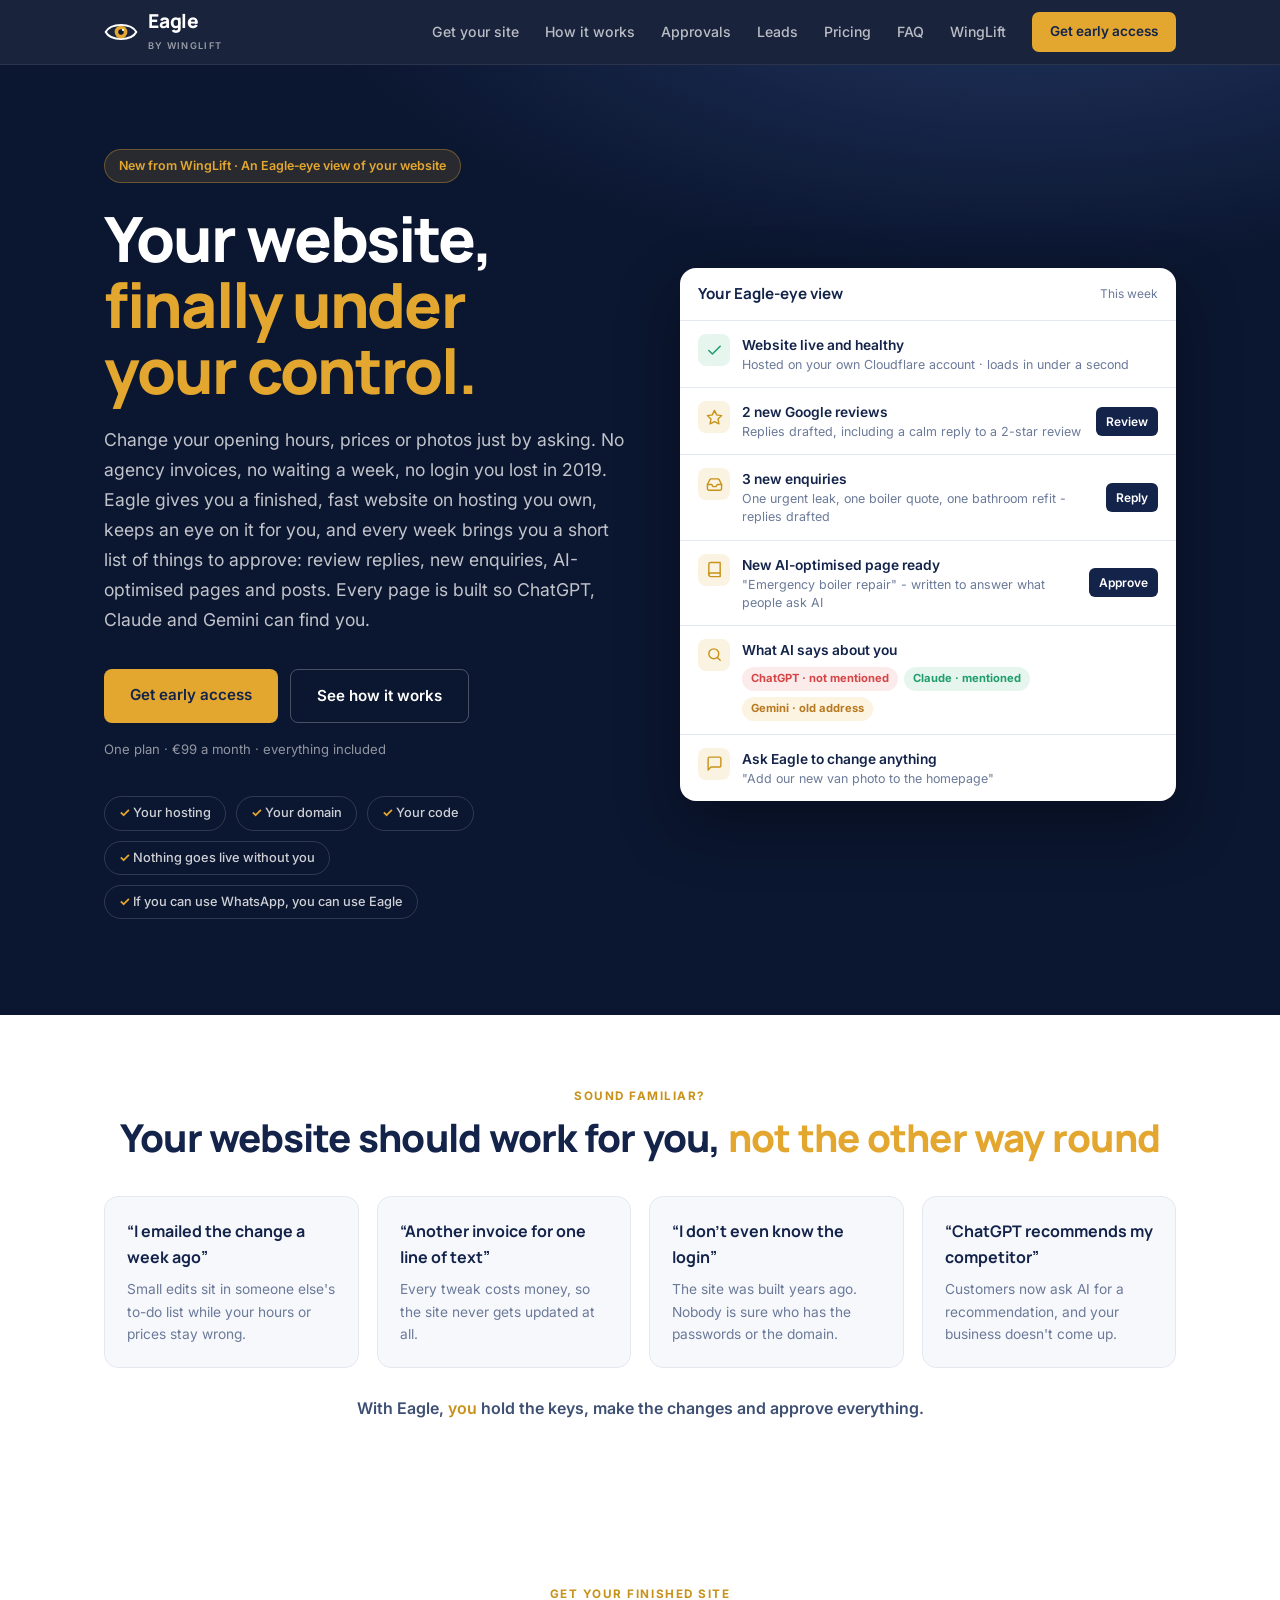
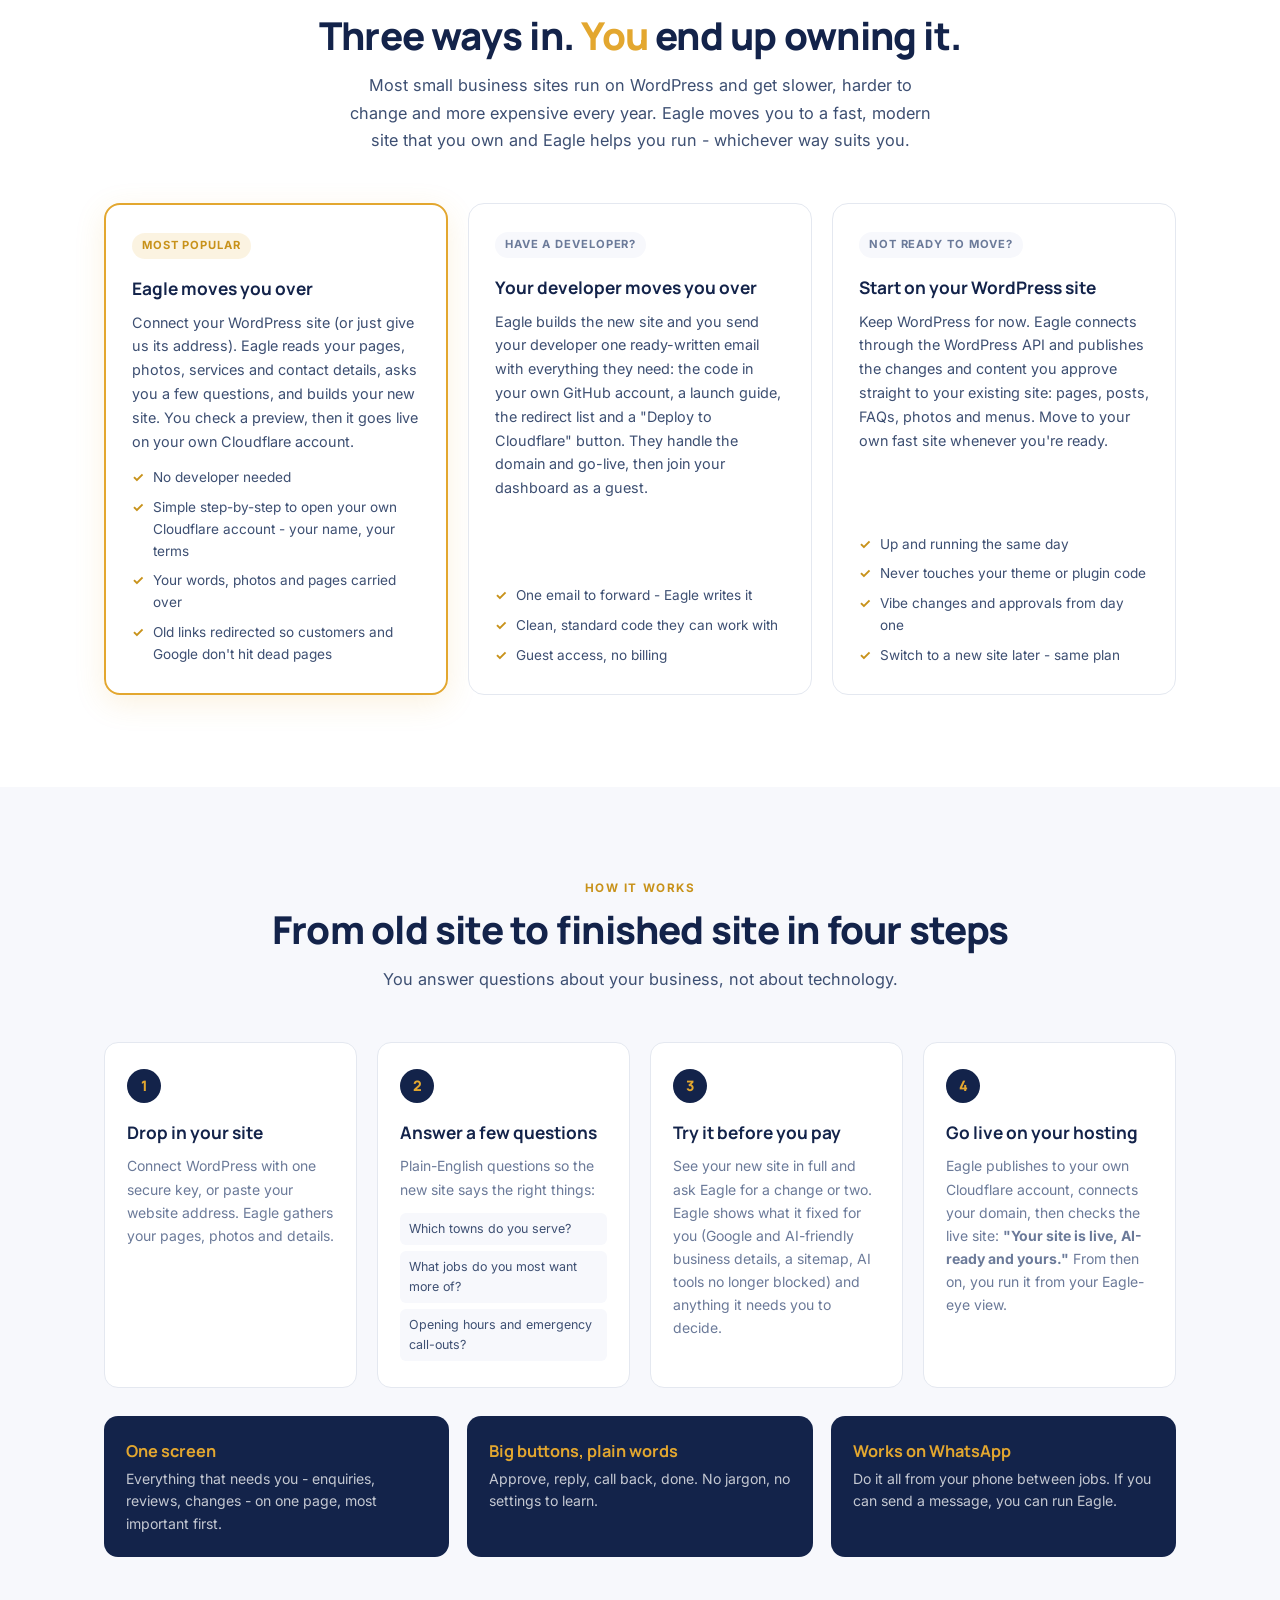
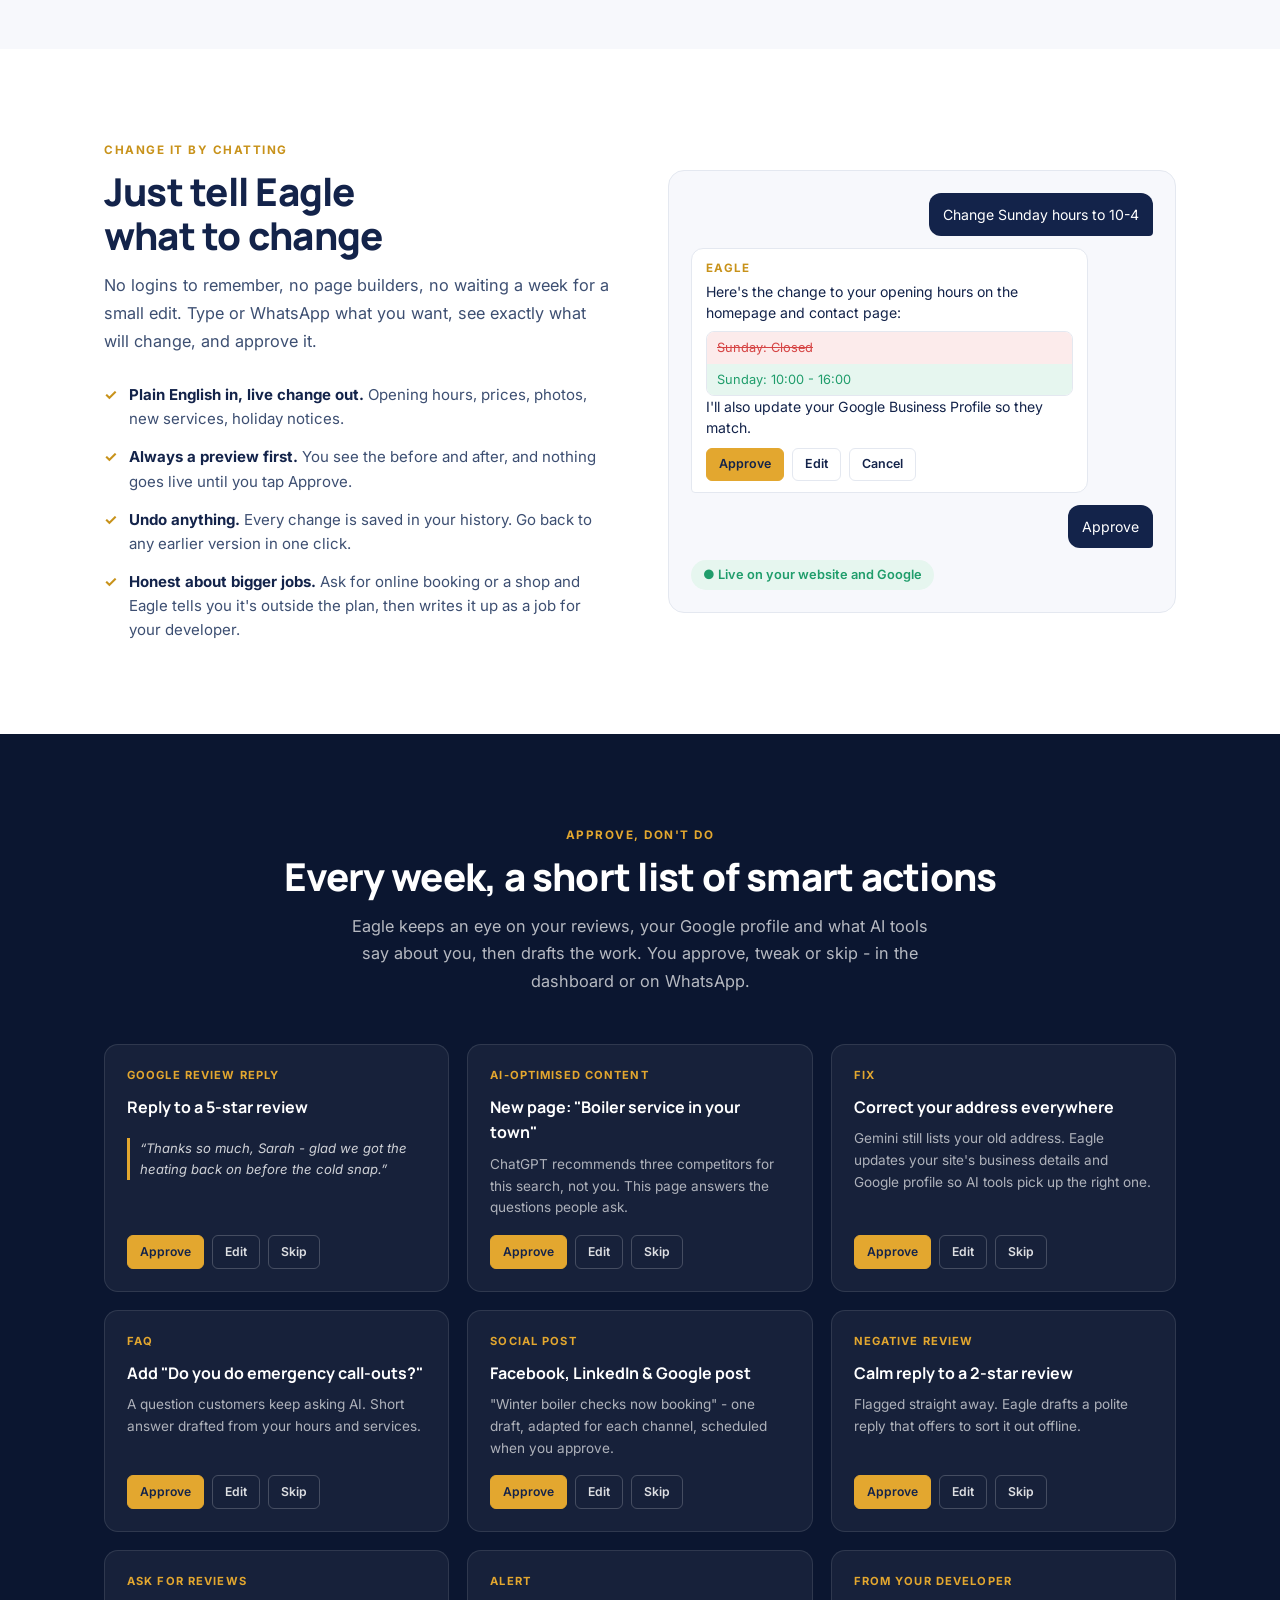
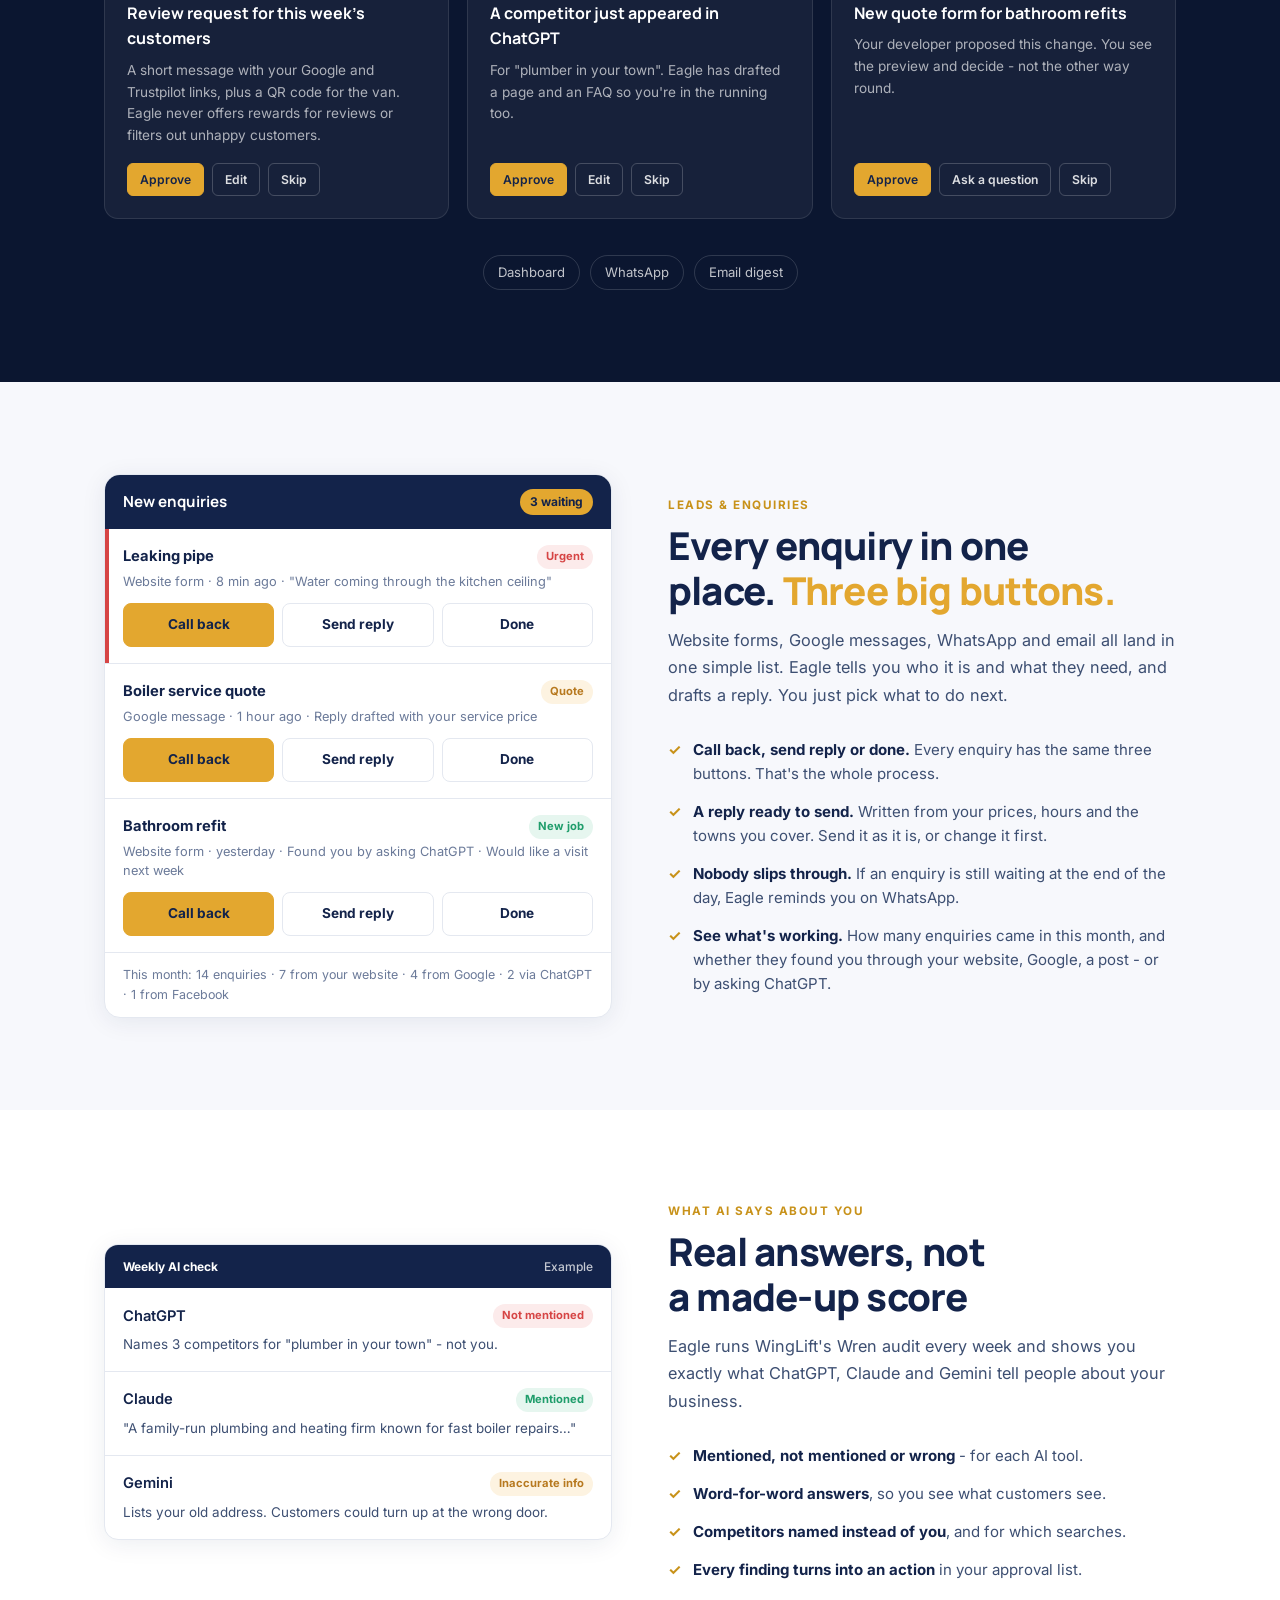
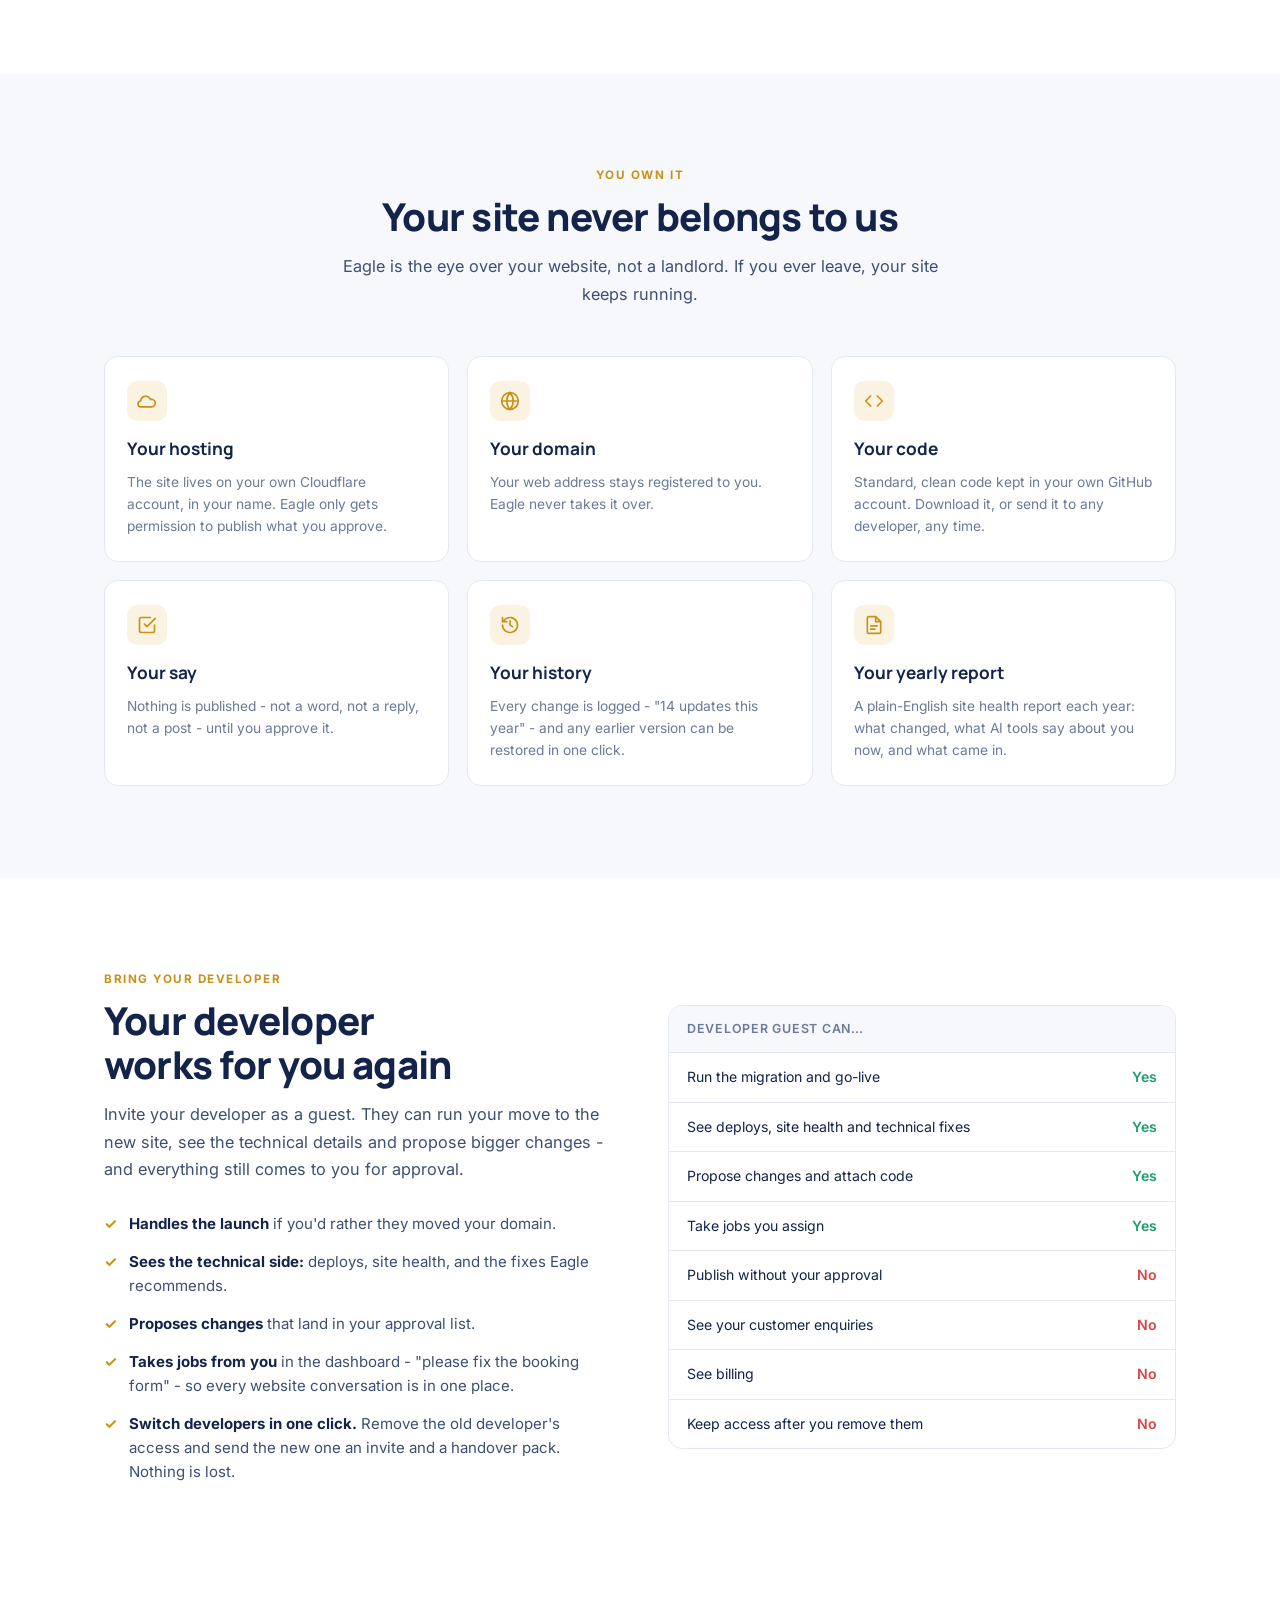
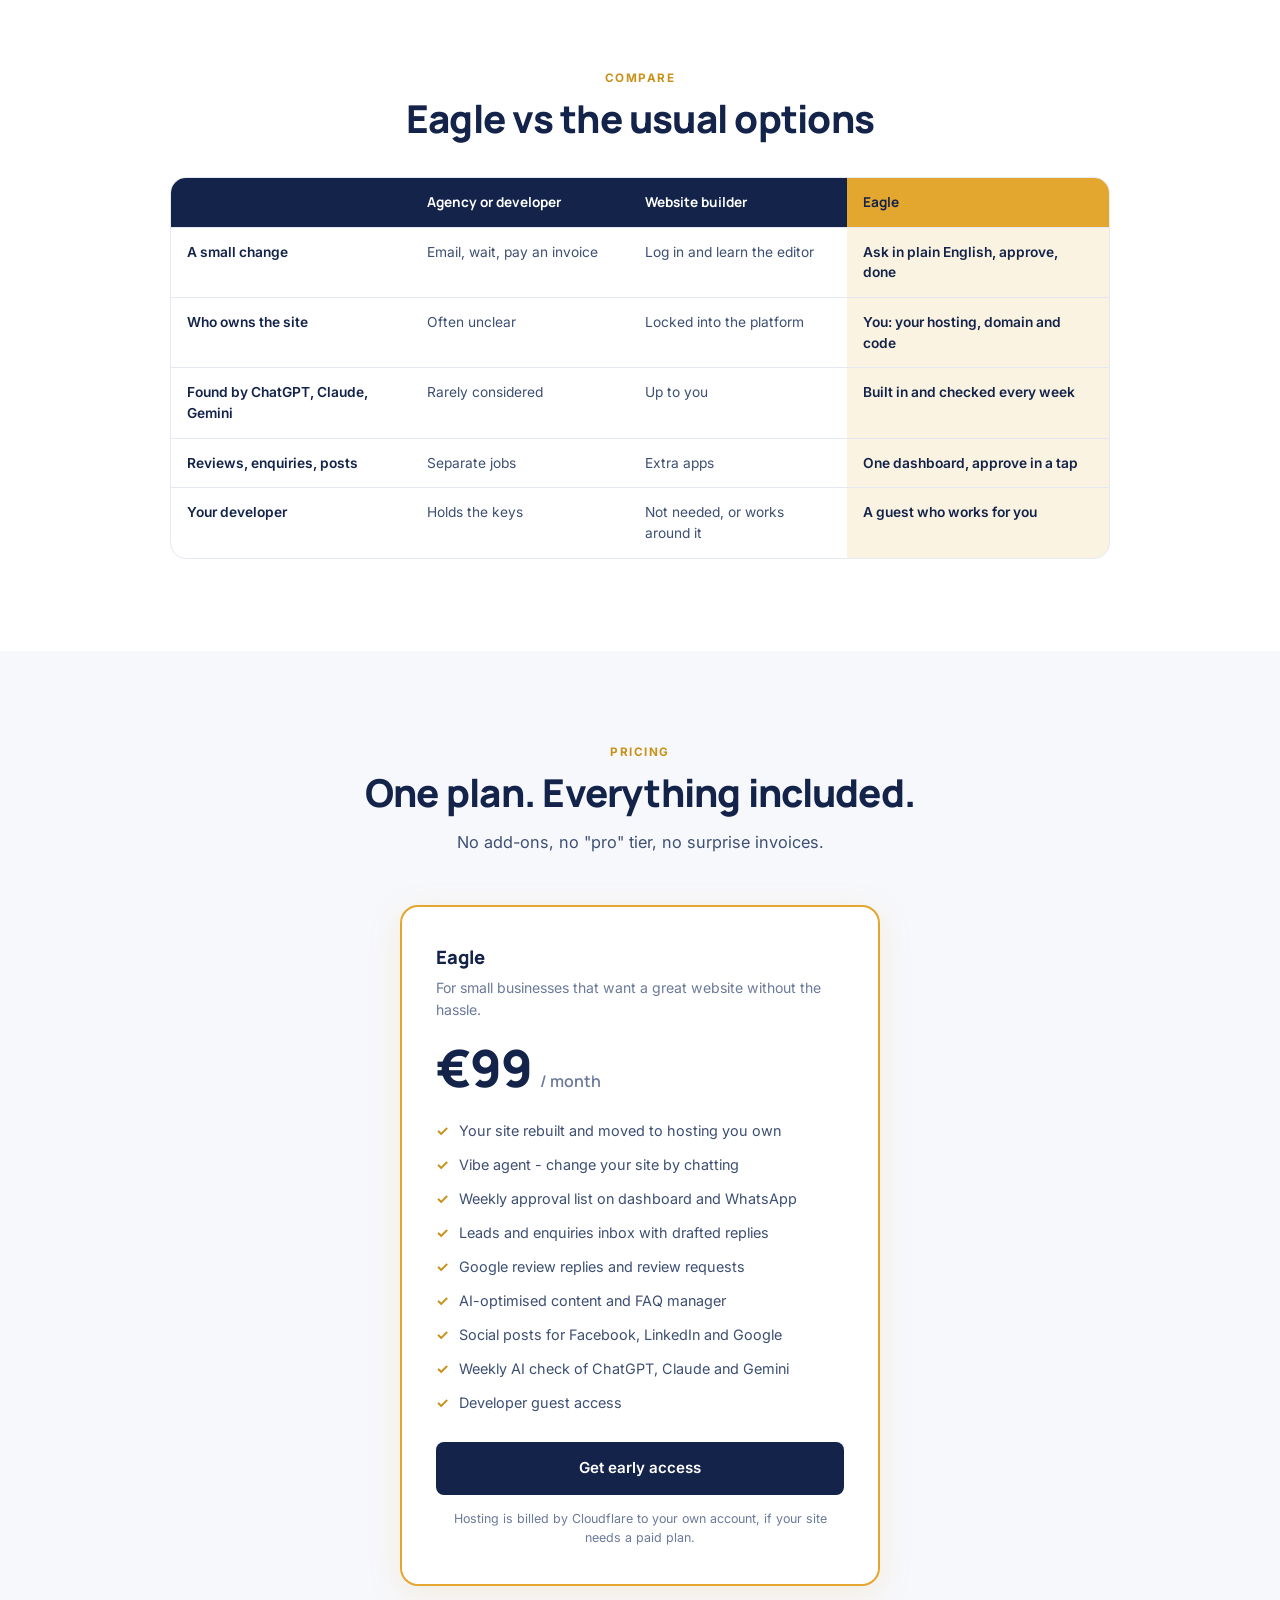
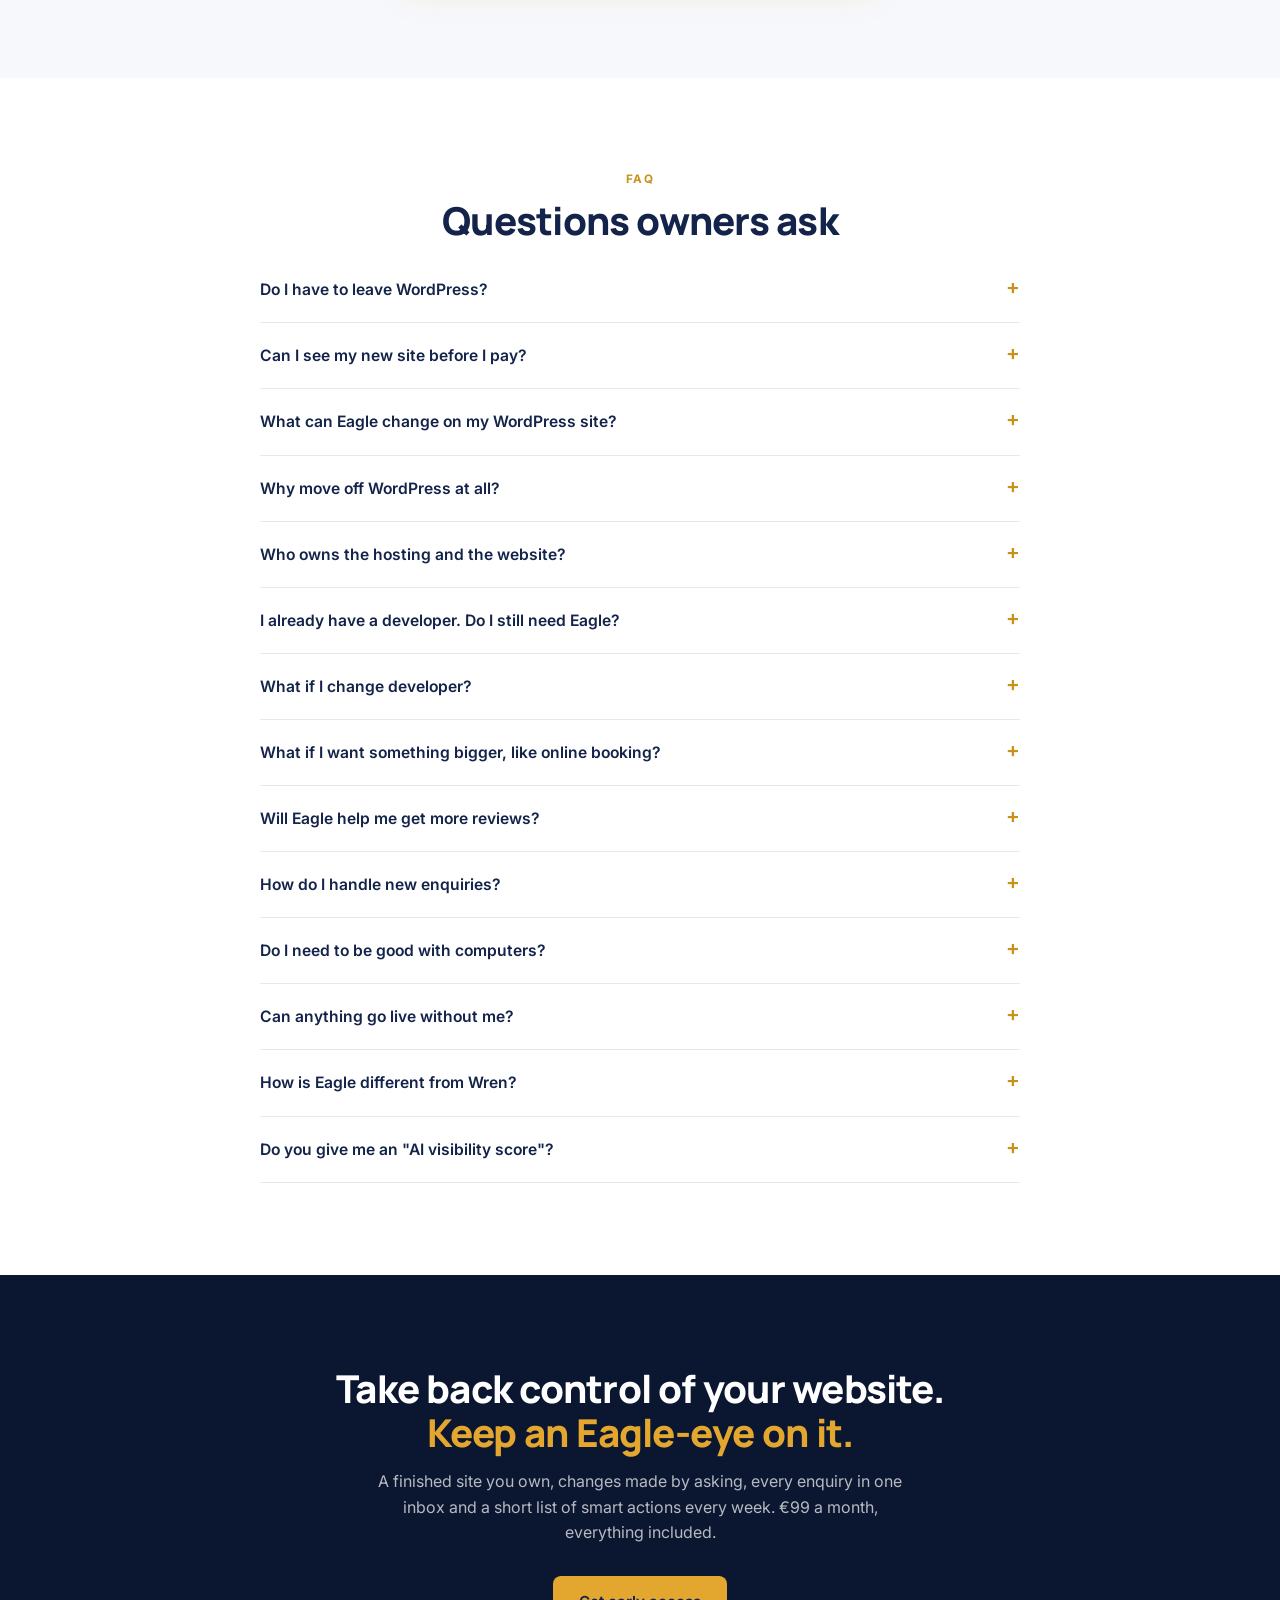
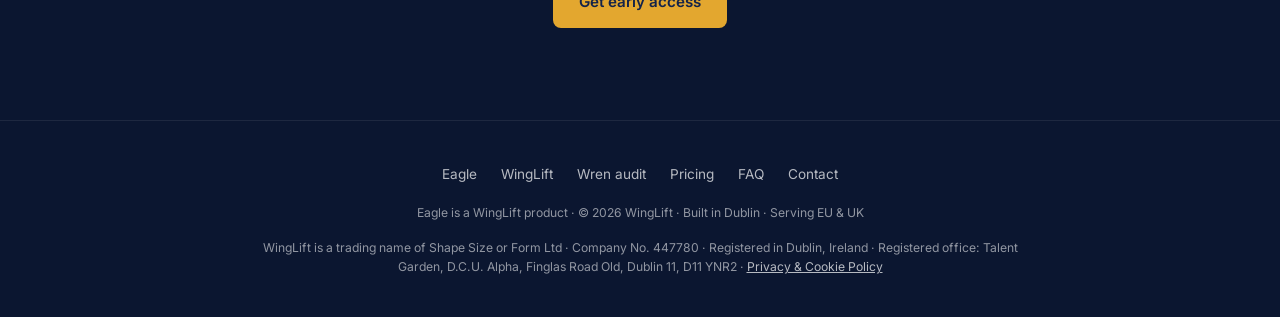
==== commit 4d22be3d: "Eagle hero: secondary button label matches its #how target Co-Authored-By: Devin AI <158243242+devin" ====
--- a/eagle.html
+++ b/eagle.html
@@ -334,7 +334,7 @@
       <p class="hero-sub">Change your opening hours, prices or photos just by asking. No agency invoices, no waiting a week, no login you lost in 2019. Eagle gives you a finished, fast website on hosting you own, keeps an eye on it for you, and every week brings you a short list of things to approve: review replies, new enquiries, AI-optimised pages and posts. Every page is built so ChatGPT, Claude and Gemini can find you.</p>
       <div class="hero-actions">
         <a href="/#cta" class="btn btn-gold">Get early access</a>
-        <a href="#how" class="btn btn-ghost-dark">See your site before you pay</a>
+        <a href="#how" class="btn btn-ghost-dark">See how it works</a>
       </div>
       <p class="hero-note">One plan · €99 a month · everything included</p>
       <div class="pill-row">
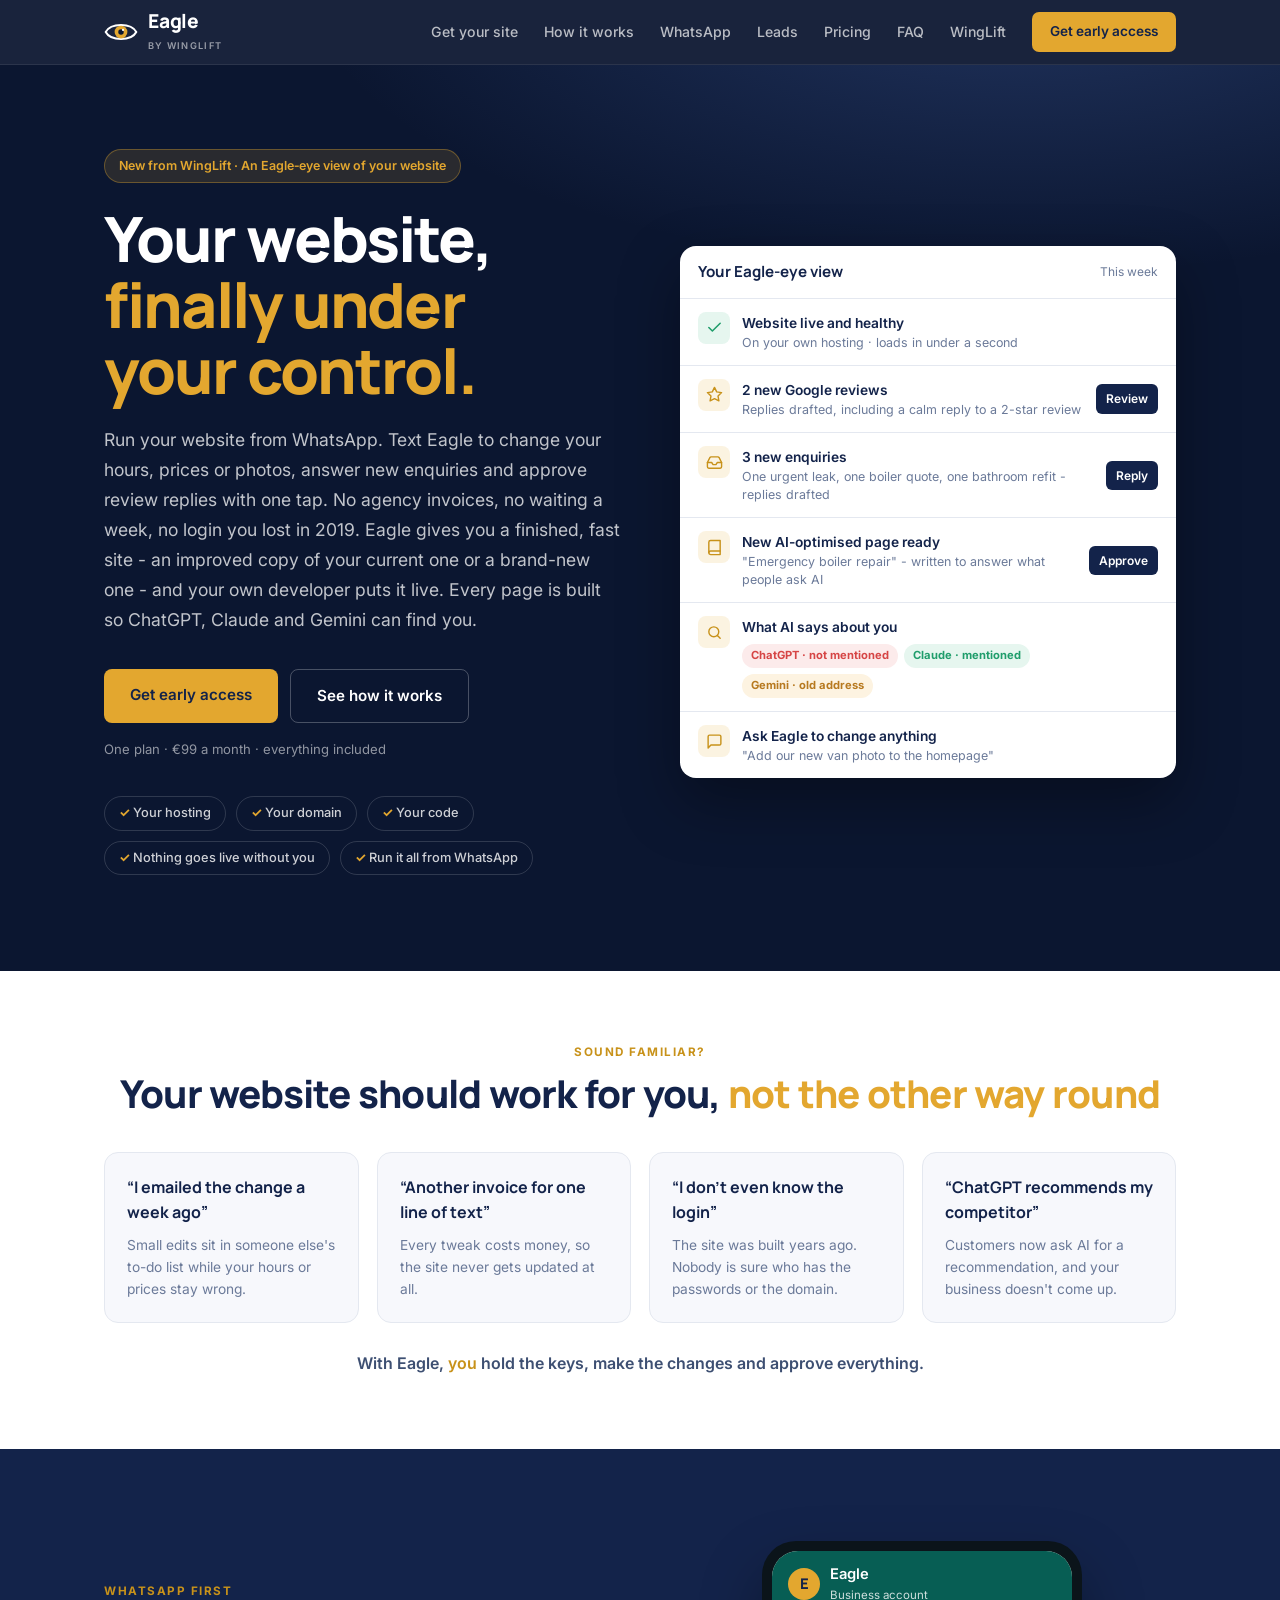
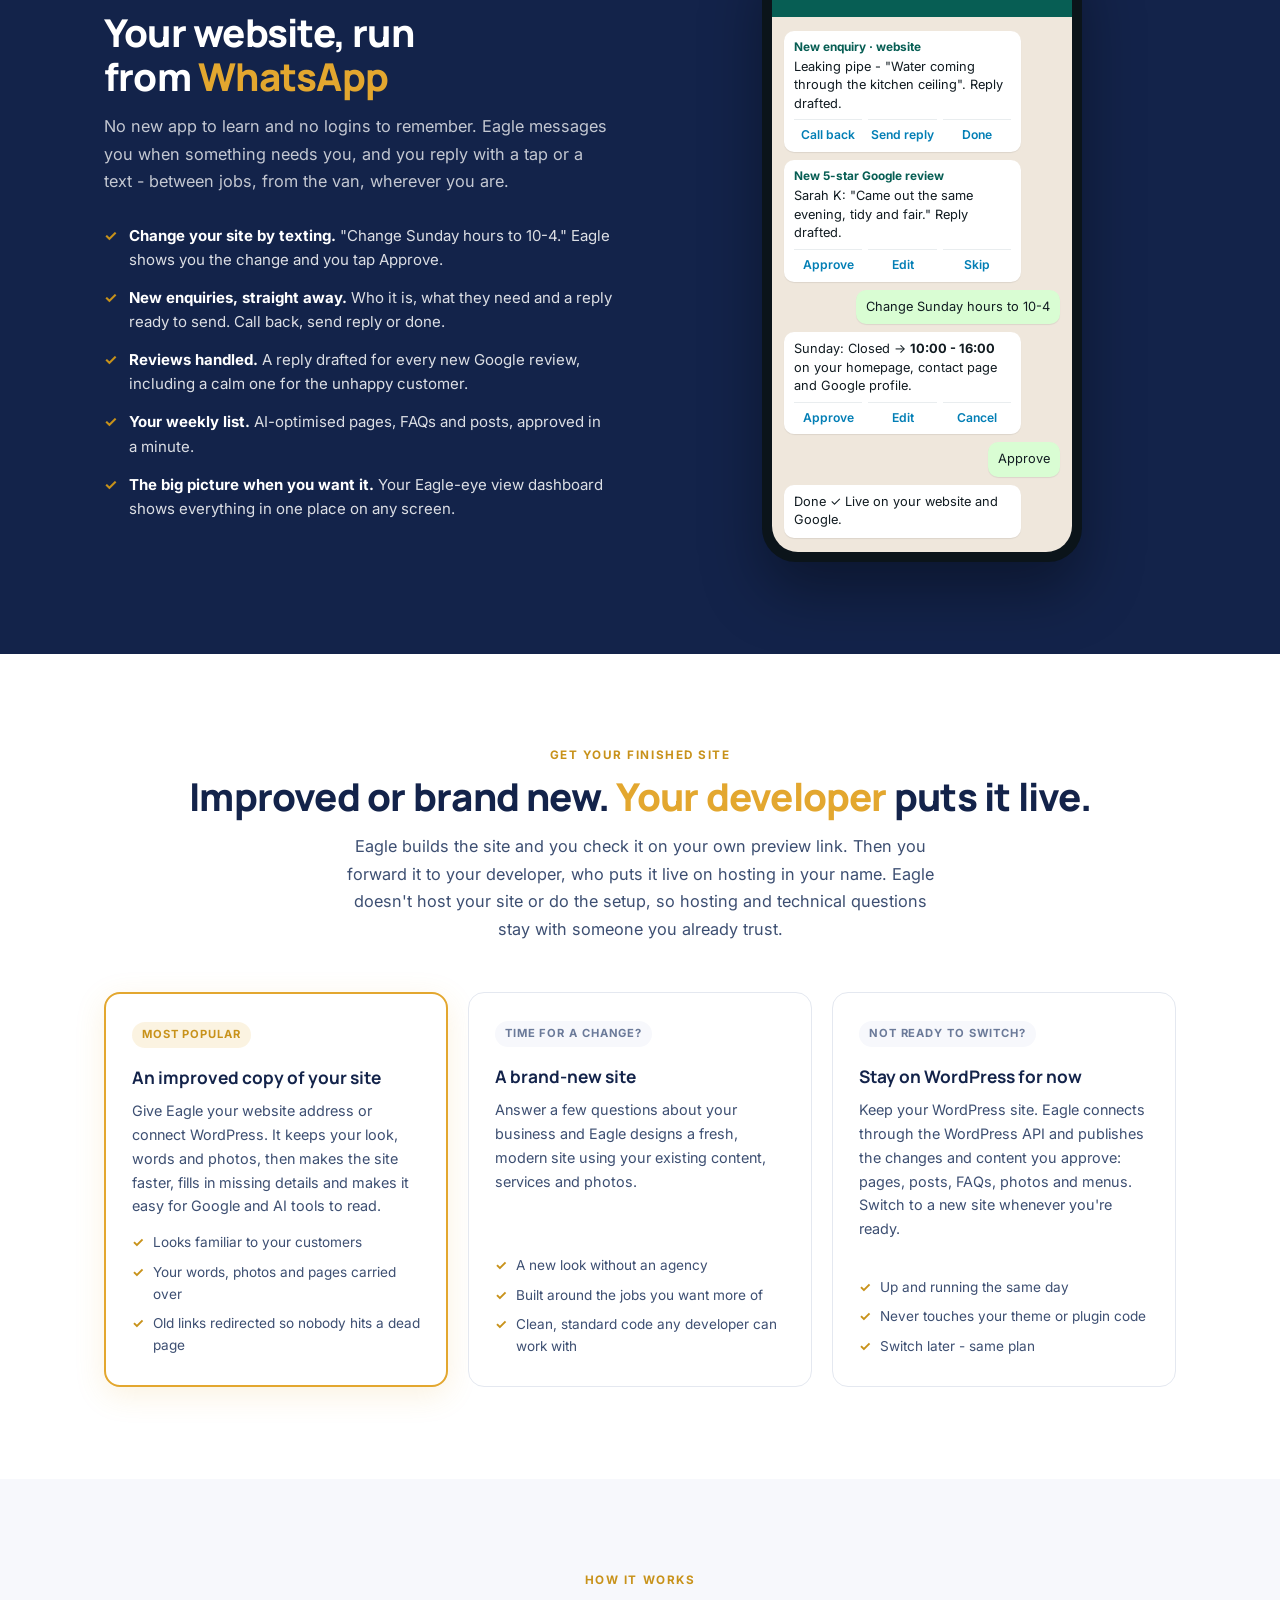
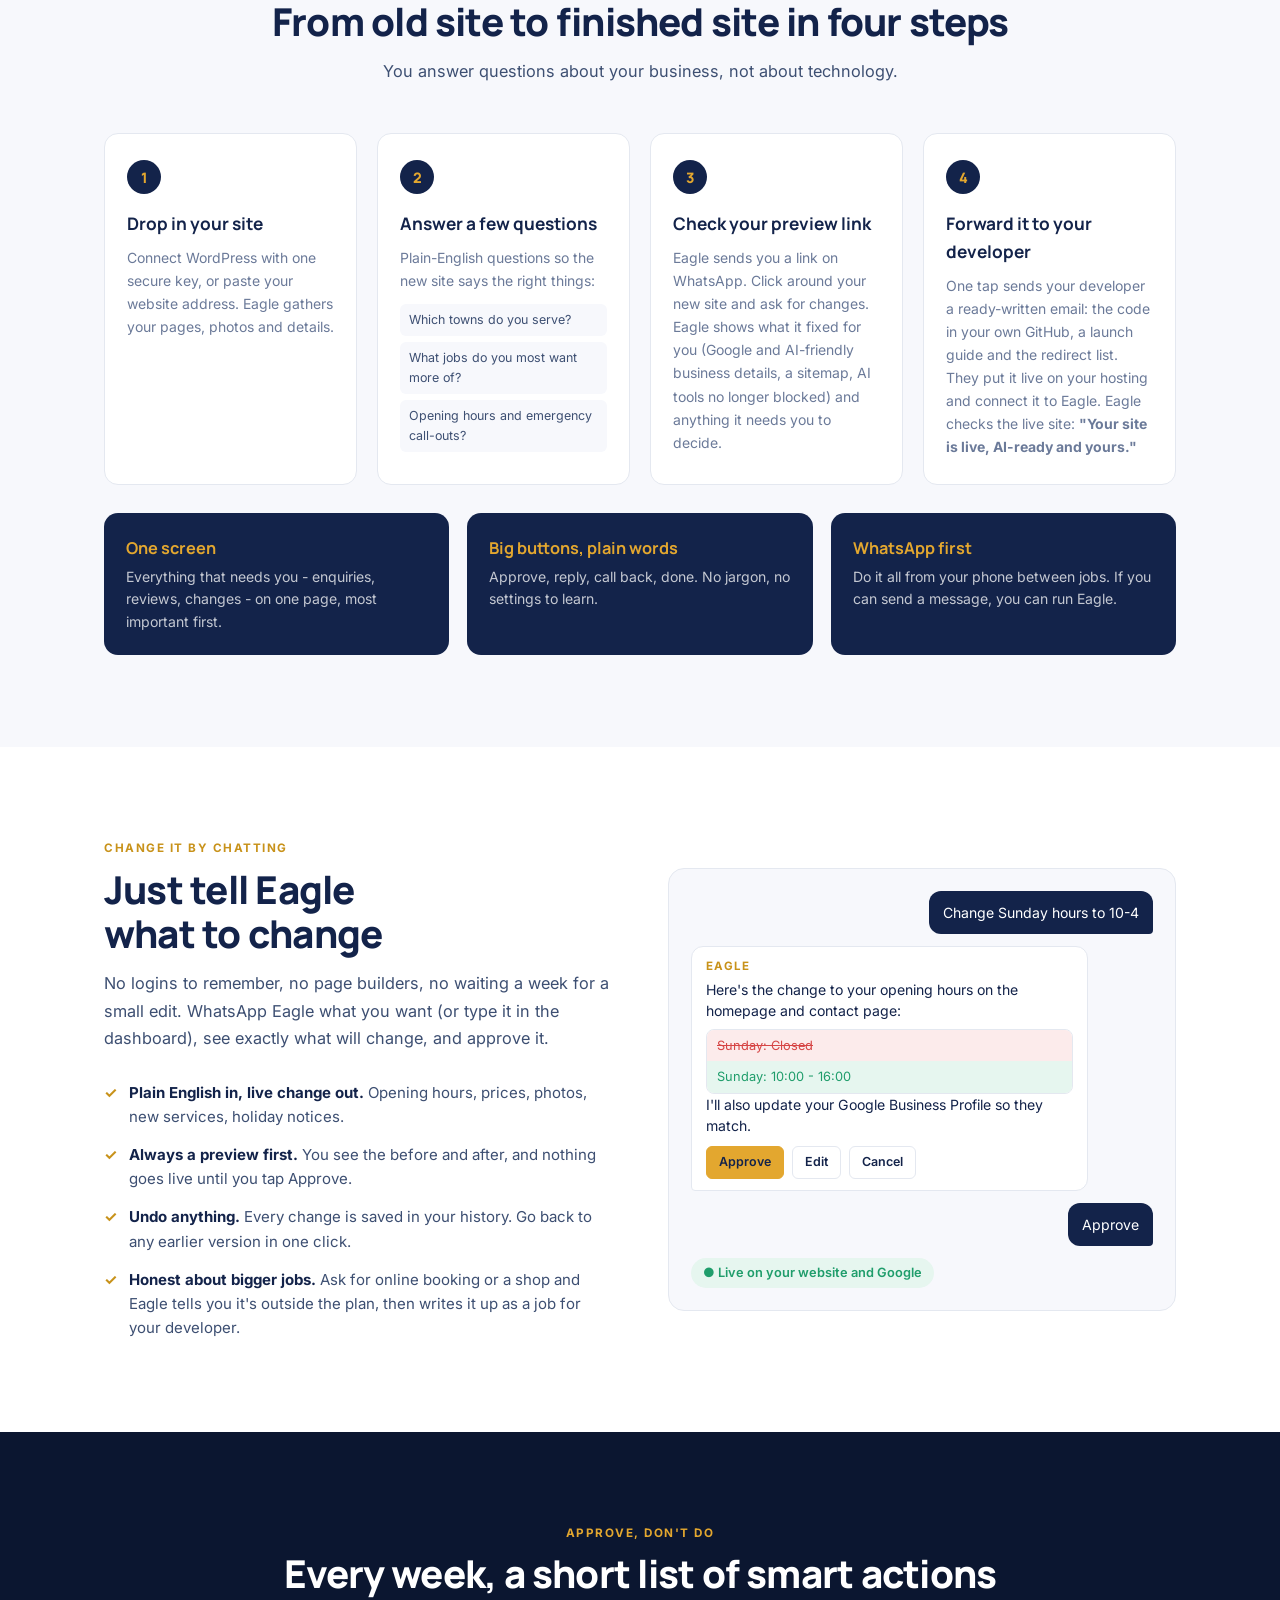
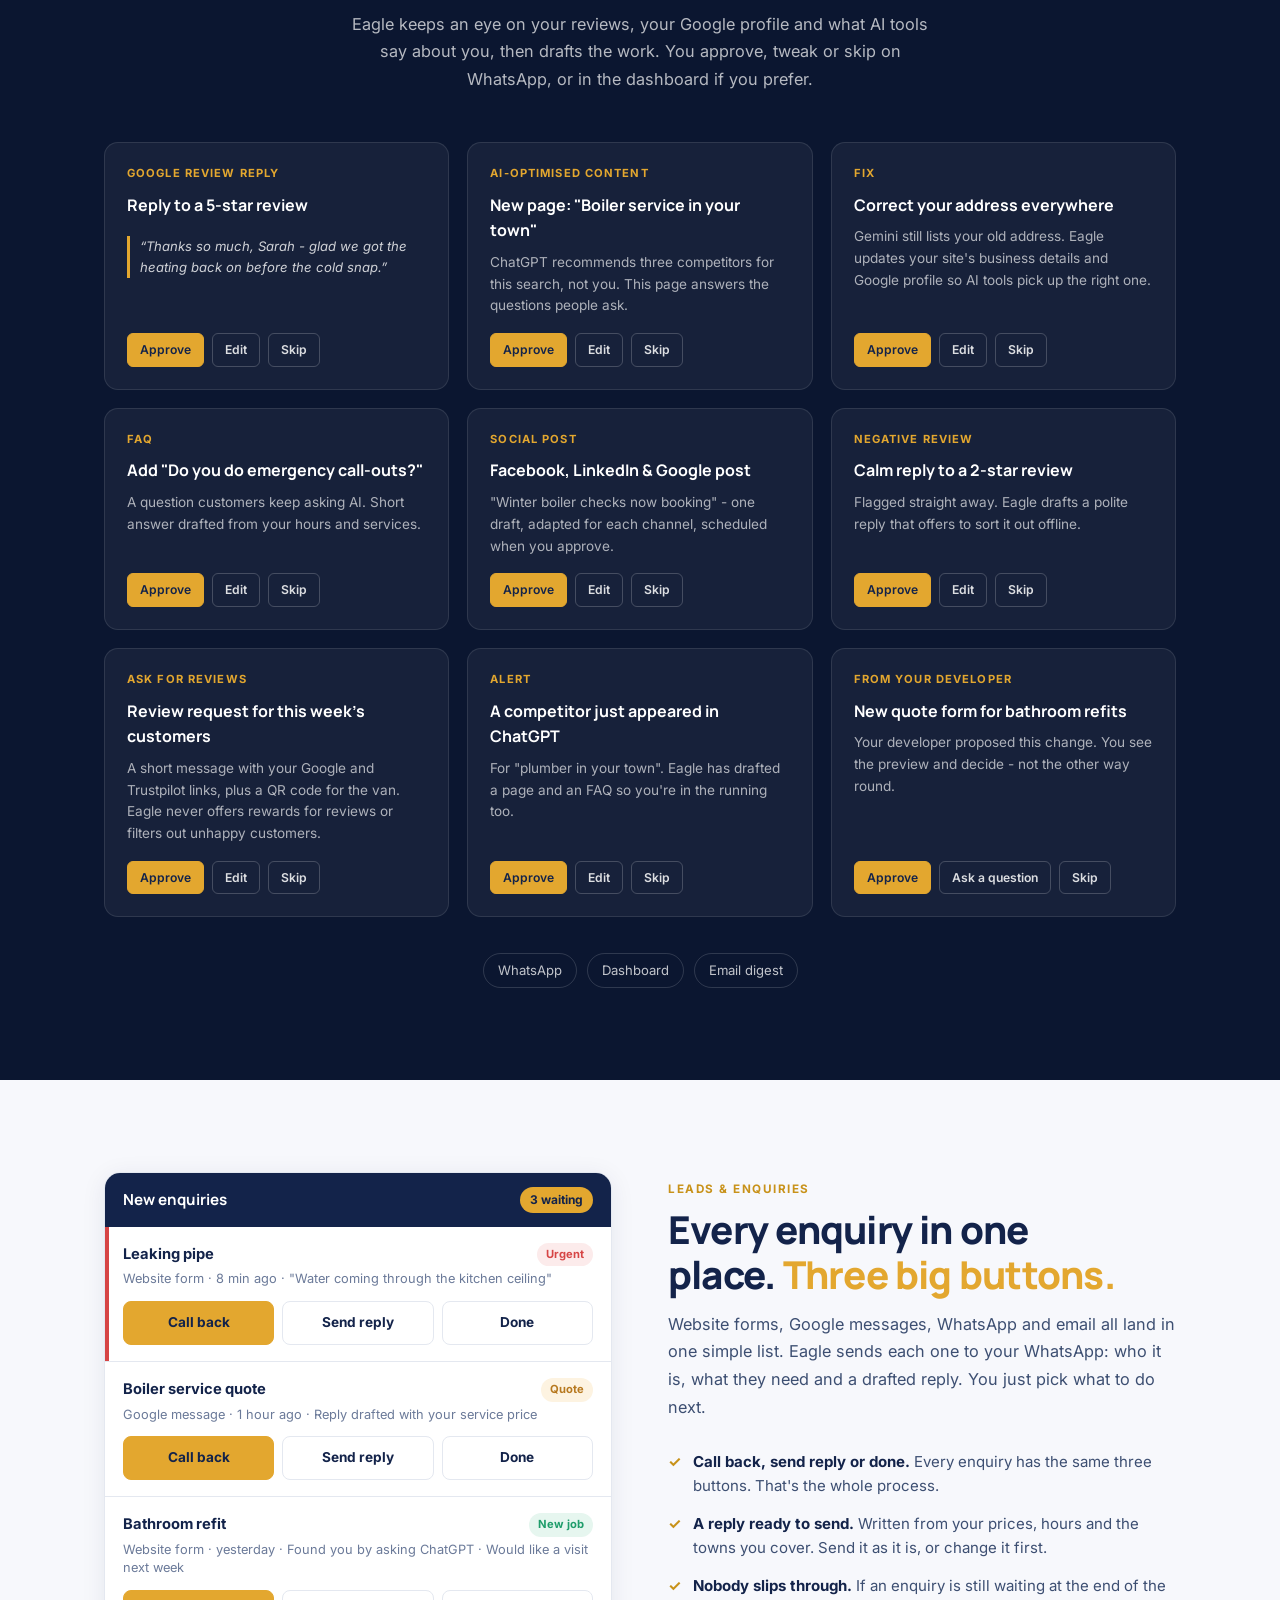
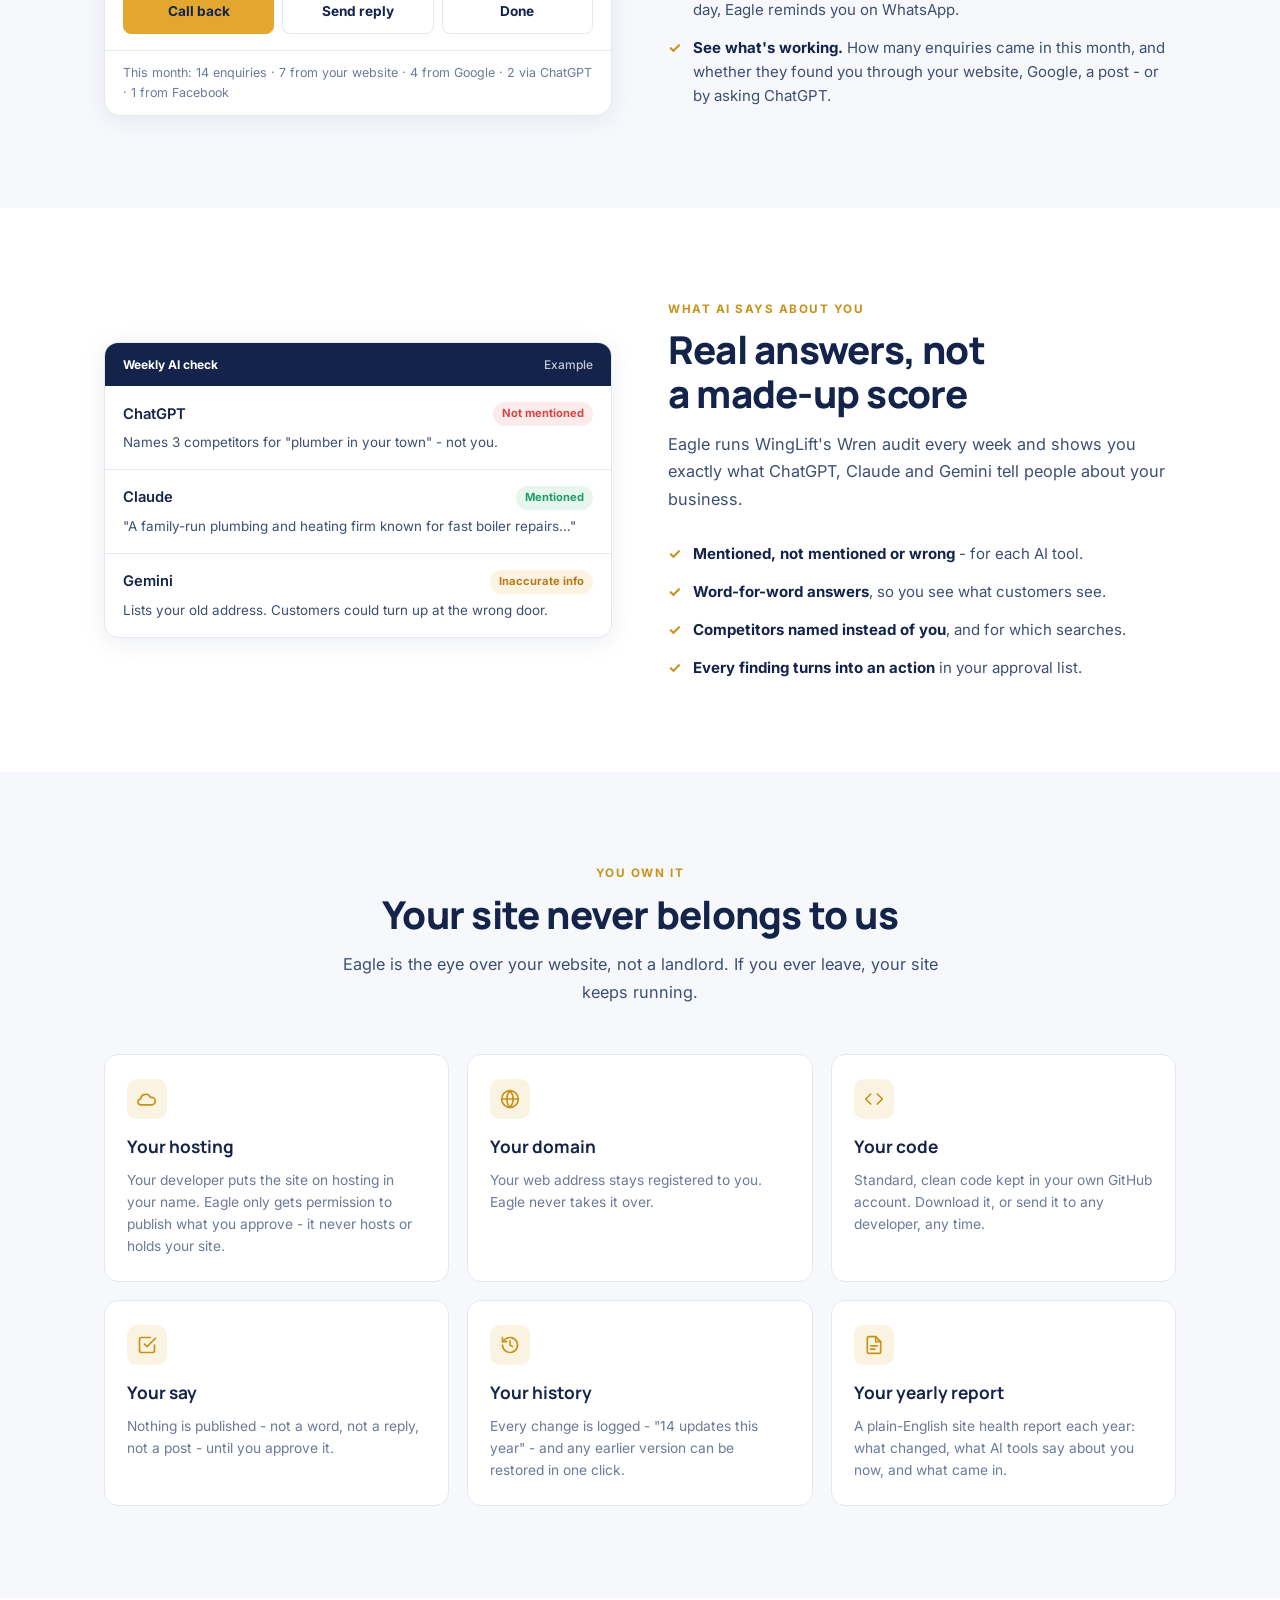
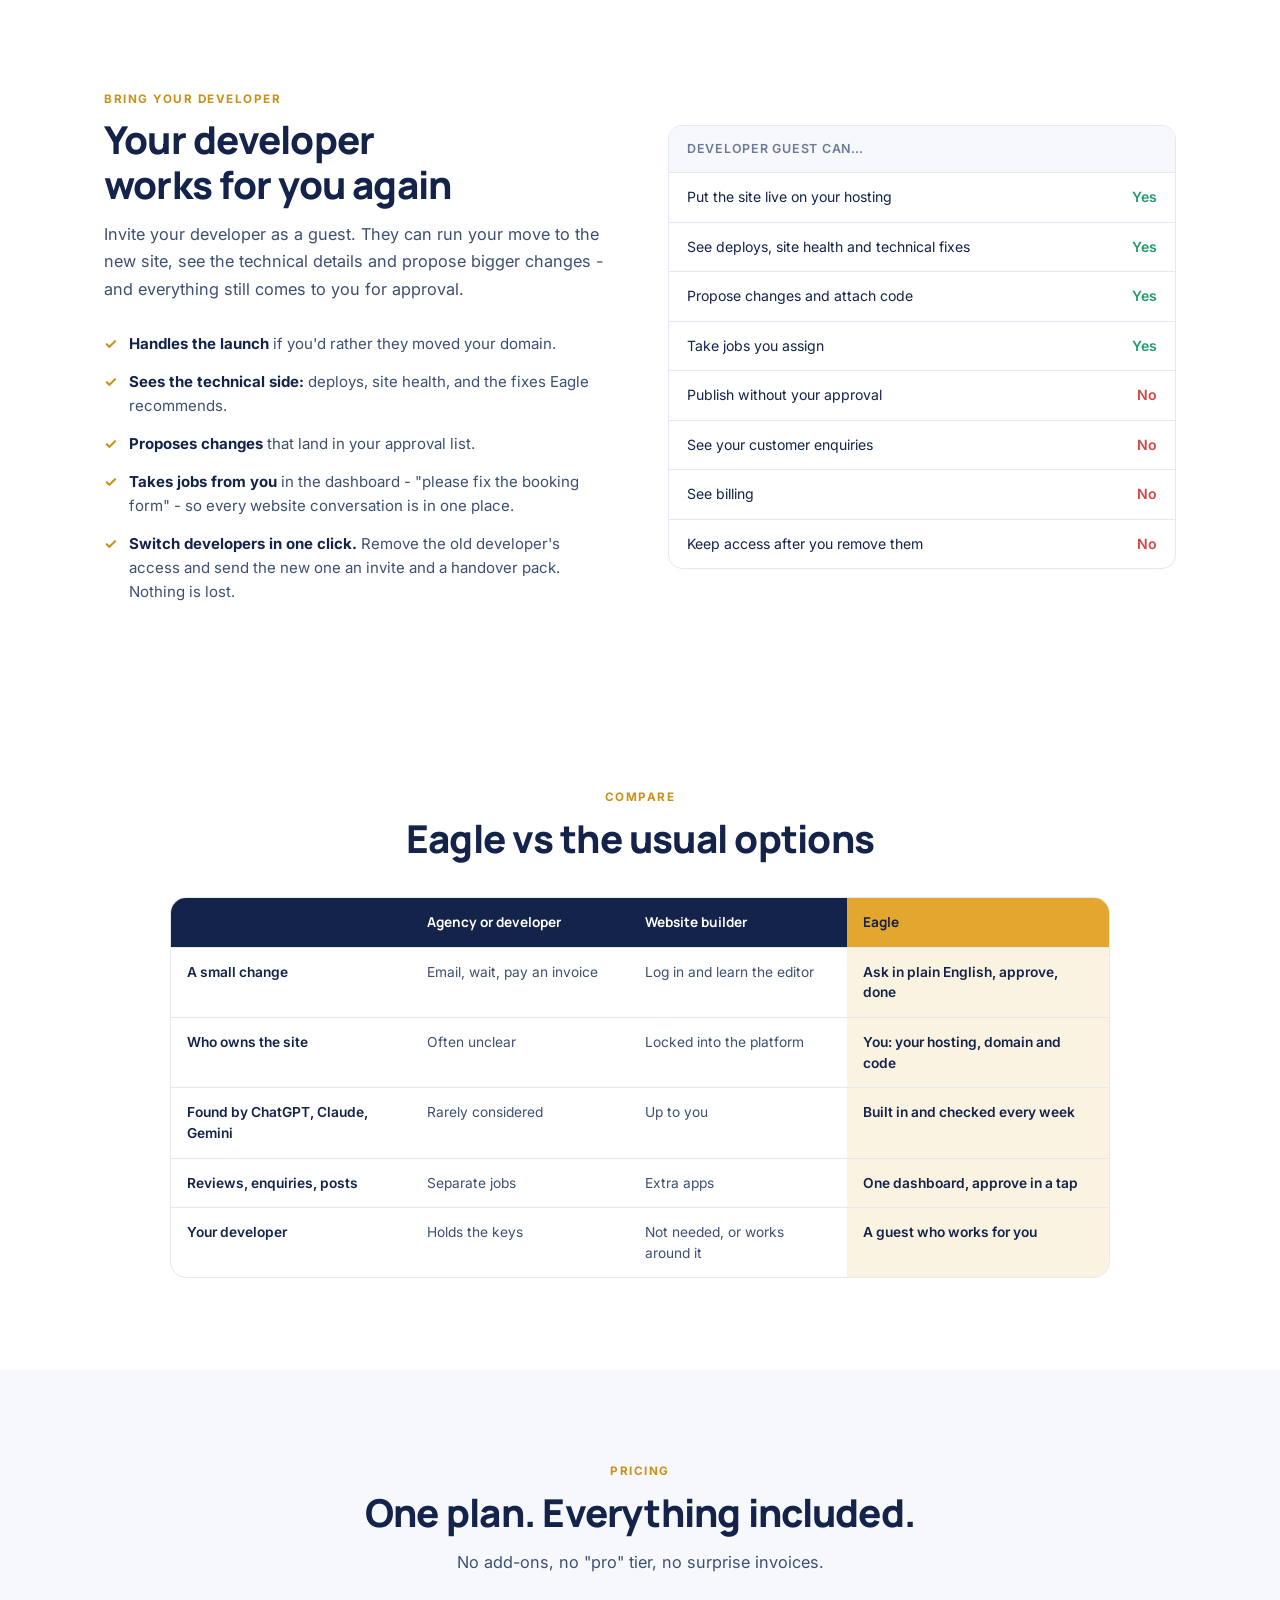
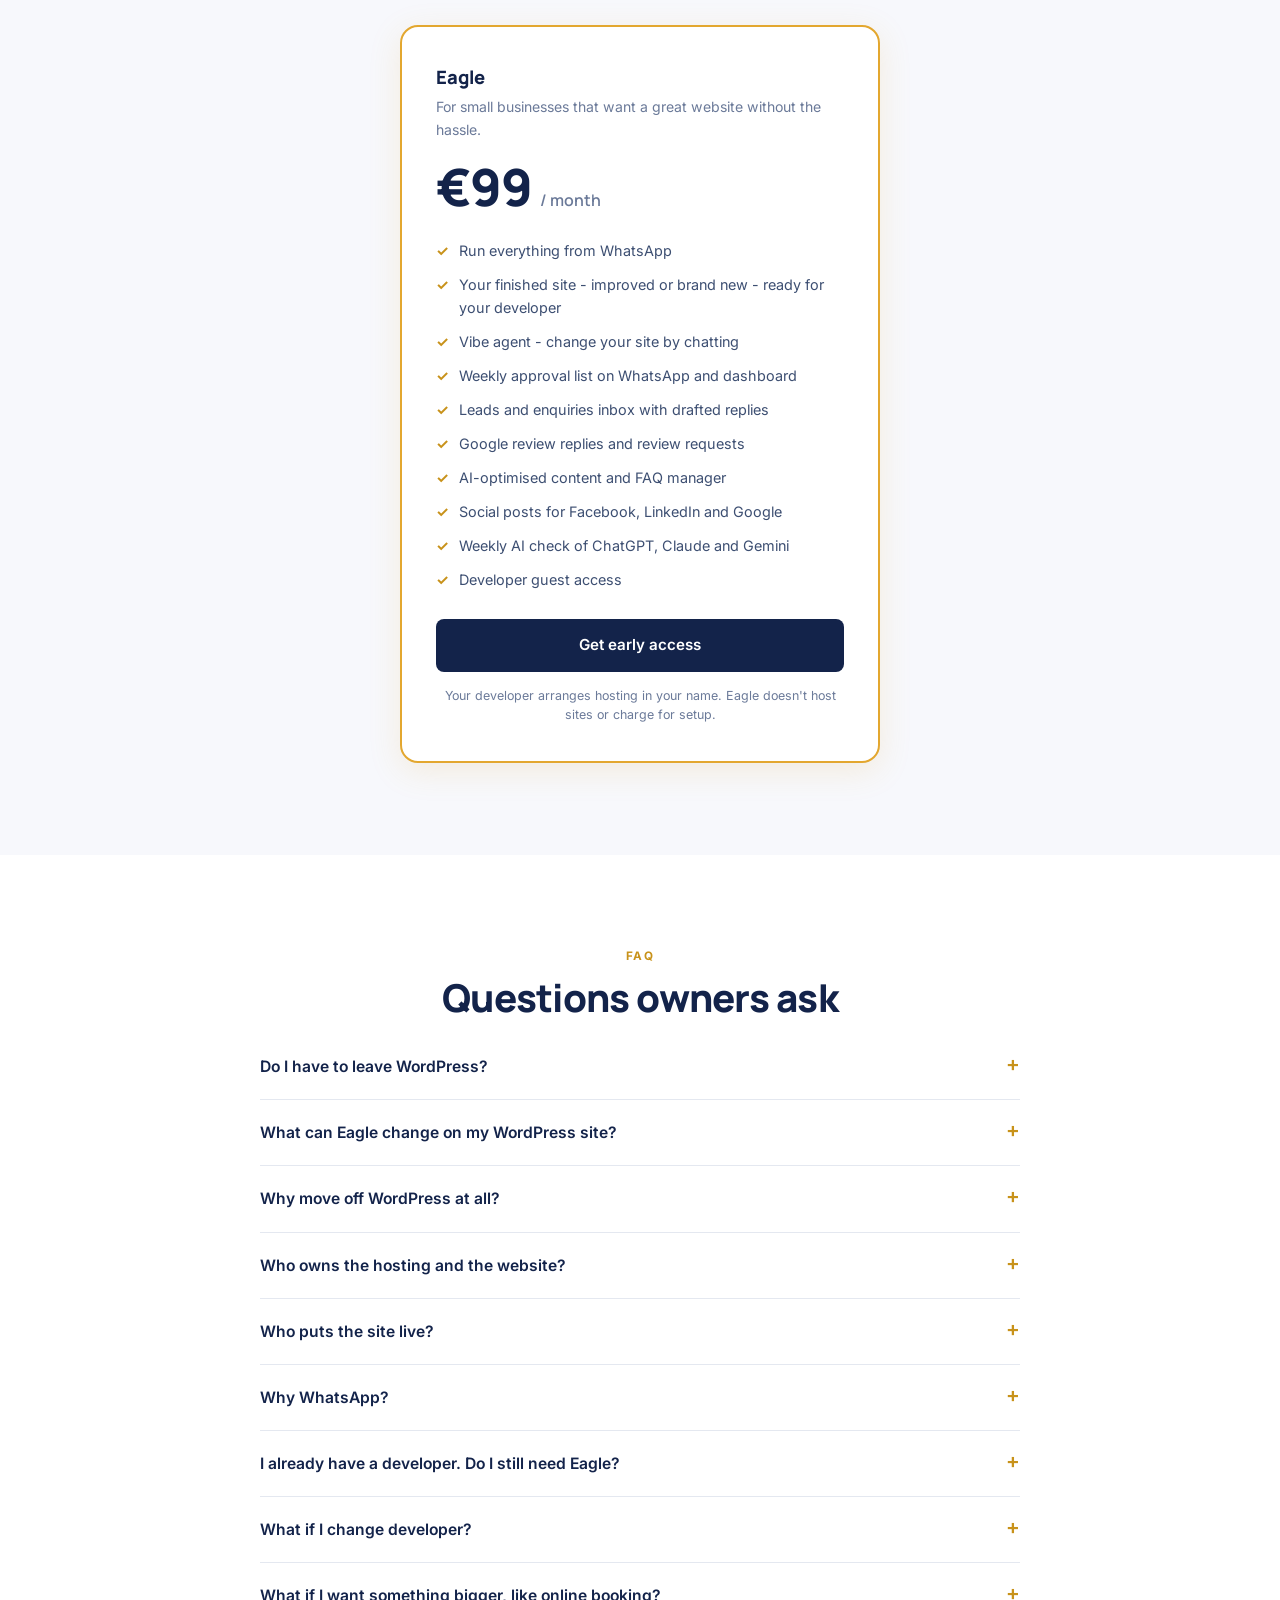
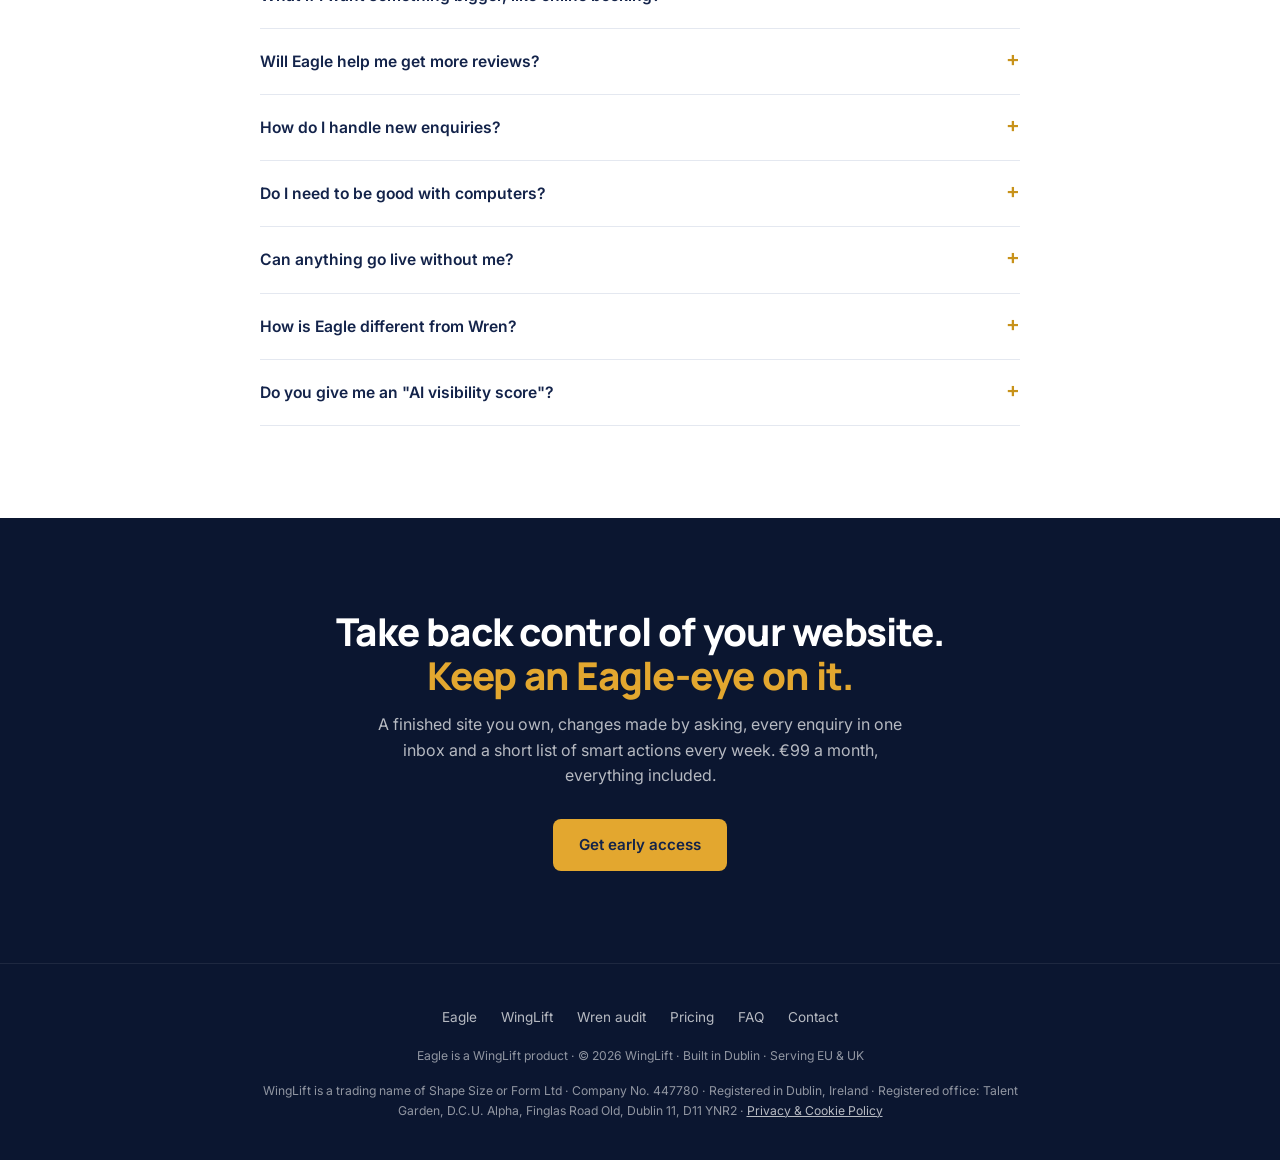
==== commit cc1b9967: "Eagle page: code handover to the owner's developer, WhatsApp-first, no trial or hosting claims Co-Au" ====
--- a/eagle.html
+++ b/eagle.html
@@ -4,12 +4,12 @@
 <meta charset="UTF-8">
 <meta name="viewport" content="width=device-width, initial-scale=1.0">
 <title>Eagle by WingLift - Your website, finally under your control</title>
-<meta name="description" content="Eagle gives small business owners a finished, fast website on hosting they own, a simple agent to change it just by asking, one easy inbox for every enquiry, and a short list of actions to approve each week - Google review replies, AI-optimised content, FAQs and posts. €99 a month.">
+<meta name="description" content="Eagle gives small business owners a finished website - an improved copy of their current site or a brand-new one - that their own developer puts live, then lets them run it from WhatsApp: change it just by asking, answer every enquiry and approve review replies, AI-optimised content, FAQs and posts.">
 <meta name="robots" content="index, follow">
 <meta property="og:type" content="website">
 <meta property="og:url" content="https://winglift.io/eagle">
 <meta property="og:title" content="Eagle by WingLift - Your website, finally under your control">
-<meta property="og:description" content="A finished website on hosting you own, changes made by chatting, every enquiry in one simple inbox, and smart actions to approve every week. €99/month.">
+<meta property="og:description" content="A finished website your developer puts live, run from WhatsApp: changes made by asking, every enquiry in one place, and smart actions to approve every week. €99/month.">
 <meta property="og:image" content="https://winglift.io/og-image.png">
 <meta property="og:locale" content="en_GB">
 <meta property="og:site_name" content="WingLift">
@@ -22,7 +22,7 @@
   "applicationCategory": "BusinessApplication",
   "operatingSystem": "Web",
   "url": "https://winglift.io/eagle",
-  "description": "Eagle rebuilds a small business website (for example from WordPress) as a fast site hosted on the owner's own Cloudflare account, then lets the owner change it by chatting with an agent, manage leads and enquiries in one simple inbox, and approve suggested actions such as Google review replies, AI-optimised content, FAQs and social posts.",
+  "description": "Eagle produces a finished small business website - an improved copy of the existing site (for example from WordPress) or a brand-new one - shown to the owner on an interactive preview link and handed to the owner's own developer to put live. The owner then runs it from WhatsApp: changing the site by asking, answering enquiries, and approving Google review replies, AI-optimised content, FAQs and social posts. Eagle does not host websites.",
   "offers": {
     "@type": "Offer",
     "name": "Eagle",
@@ -138,6 +138,24 @@
 .pain-fix { text-align: center; margin-top: 28px; font-weight: 600; color: var(--fg-soft); }
 .pain-fix span { color: var(--gold-dk); }
 
+/* WhatsApp */
+#whatsapp { background: var(--navy); color: #fff; }
+#whatsapp h2 { color: #fff; }
+#whatsapp .sub { color: rgba(255,255,255,0.75); }
+#whatsapp .check-list li { color: rgba(255,255,255,0.85); }
+#whatsapp .check-list strong { color: #fff; }
+.wa-phone { width: 320px; max-width: 100%; margin: 0 auto; background: #0b141a; border-radius: 34px; padding: 10px; box-shadow: 0 30px 60px rgba(0,0,0,0.35); }
+.wa-screen { background: #efe7dc; border-radius: 26px; overflow: hidden; }
+.wa-top { background: #075e54; color: #fff; padding: 12px 16px; display: flex; align-items: center; gap: 10px; font-weight: 600; font-size: 0.92rem; }
+.wa-top small { display: block; font-weight: 400; font-size: 0.72rem; opacity: 0.8; }
+.wa-av { width: 32px; height: 32px; border-radius: 50%; background: var(--gold); color: var(--navy); display: grid; place-items: center; font-weight: 800; font-family: 'Manrope', sans-serif; }
+.wa-chat { padding: 14px 12px; display: flex; flex-direction: column; gap: 8px; }
+.wa-b { max-width: 86%; background: #fff; color: #111b21; border-radius: 10px; padding: 8px 10px; font-size: 0.8rem; line-height: 1.45; box-shadow: 0 1px 1px rgba(0,0,0,0.08); }
+.wa-b.me { align-self: flex-end; background: #d9fdd3; }
+.wa-b b { display: block; font-size: 0.74rem; color: #075e54; margin-bottom: 2px; }
+.wa-acts { display: flex; gap: 6px; margin-top: 6px; flex-wrap: wrap; }
+.wa-acts span { flex: 1; text-align: center; border-top: 1px solid #e9edef; padding-top: 6px; color: #027eb5; font-weight: 600; font-size: 0.76rem; }
+
 /* Steps */
 #how { background: var(--surface); }
 .steps { display: grid; grid-template-columns: repeat(4, 1fr); gap: 20px; counter-reset: s; }
@@ -313,7 +331,7 @@
     <div class="nav-right">
       <a href="#paths">Get your site</a>
       <a href="#how">How it works</a>
-      <a href="#approve">Approvals</a>
+      <a href="#whatsapp">WhatsApp</a>
       <a href="#leads">Leads</a>
       <a href="#pricing">Pricing</a>
       <a href="#faq">FAQ</a>
@@ -331,7 +349,7 @@
     <div>
       <span class="hero-kicker">New from WingLift · An Eagle&#8209;eye view of your website</span>
       <h1>Your website, <span>finally under your control.</span></h1>
-      <p class="hero-sub">Change your opening hours, prices or photos just by asking. No agency invoices, no waiting a week, no login you lost in 2019. Eagle gives you a finished, fast website on hosting you own, keeps an eye on it for you, and every week brings you a short list of things to approve: review replies, new enquiries, AI-optimised pages and posts. Every page is built so ChatGPT, Claude and Gemini can find you.</p>
+      <p class="hero-sub">Run your website from WhatsApp. Text Eagle to change your hours, prices or photos, answer new enquiries and approve review replies with one tap. No agency invoices, no waiting a week, no login you lost in 2019. Eagle gives you a finished, fast site - an improved copy of your current one or a brand-new one - and your own developer puts it live. Every page is built so ChatGPT, Claude and Gemini can find you.</p>
       <div class="hero-actions">
         <a href="/#cta" class="btn btn-gold">Get early access</a>
         <a href="#how" class="btn btn-ghost-dark">See how it works</a>
@@ -342,7 +360,7 @@
         <span class="pill">Your domain</span>
         <span class="pill">Your code</span>
         <span class="pill">Nothing goes live without you</span>
-        <span class="pill">If you can use WhatsApp, you can use Eagle</span>
+        <span class="pill">Run it all from WhatsApp</span>
       </div>
     </div>
 
@@ -350,7 +368,7 @@
       <div class="eye-top"><strong>Your Eagle-eye view</strong><span>This week</span></div>
       <div class="eye-row">
         <div class="eye-ico ok"><svg viewBox="0 0 24 24" fill="none" stroke="currentColor" stroke-width="2.2" stroke-linecap="round" stroke-linejoin="round"><path d="M20 6 9 17l-5-5"/></svg></div>
-        <div class="eye-txt"><b>Website live and healthy</b><small>Hosted on your own Cloudflare account · loads in under a second</small></div>
+        <div class="eye-txt"><b>Website live and healthy</b><small>On your own hosting · loads in under a second</small></div>
       </div>
       <div class="eye-row">
         <div class="eye-ico"><svg viewBox="0 0 24 24" fill="none" stroke="currentColor" stroke-width="2" stroke-linecap="round" stroke-linejoin="round"><path d="m12 2 3.1 6.3 6.9 1-5 4.9 1.2 6.8L12 17.8 5.8 21l1.2-6.8-5-4.9 6.9-1z"/></svg></div>
@@ -398,45 +416,74 @@
   </div>
 </section>
 
+<!-- WHATSAPP -->
+<section id="whatsapp">
+  <div class="container split">
+    <div>
+      <span class="eyebrow">WhatsApp first</span>
+      <h2>Your website, run from <span>WhatsApp</span></h2>
+      <p class="sub" style="margin-bottom:28px">No new app to learn and no logins to remember. Eagle messages you when something needs you, and you reply with a tap or a text - between jobs, from the van, wherever you are.</p>
+      <ul class="check-list">
+        <li><span><strong>Change your site by texting.</strong> "Change Sunday hours to 10-4." Eagle shows you the change and you tap Approve.</span></li>
+        <li><span><strong>New enquiries, straight away.</strong> Who it is, what they need and a reply ready to send. Call back, send reply or done.</span></li>
+        <li><span><strong>Reviews handled.</strong> A reply drafted for every new Google review, including a calm one for the unhappy customer.</span></li>
+        <li><span><strong>Your weekly list.</strong> AI-optimised pages, FAQs and posts, approved in a minute.</span></li>
+        <li><span><strong>The big picture when you want it.</strong> Your Eagle-eye view dashboard shows everything in one place on any screen.</span></li>
+      </ul>
+    </div>
+    <div class="wa-phone" aria-label="Example Eagle WhatsApp chat">
+      <div class="wa-screen">
+        <div class="wa-top"><span class="wa-av">E</span><div>Eagle<small>Business account</small></div></div>
+        <div class="wa-chat">
+          <div class="wa-b"><b>New enquiry · website</b>Leaking pipe - "Water coming through the kitchen ceiling". Reply drafted.<div class="wa-acts"><span>Call back</span><span>Send reply</span><span>Done</span></div></div>
+          <div class="wa-b"><b>New 5-star Google review</b>Sarah K: "Came out the same evening, tidy and fair." Reply drafted.<div class="wa-acts"><span>Approve</span><span>Edit</span><span>Skip</span></div></div>
+          <div class="wa-b me">Change Sunday hours to 10-4</div>
+          <div class="wa-b">Sunday: Closed → <strong>10:00 - 16:00</strong> on your homepage, contact page and Google profile.<div class="wa-acts"><span>Approve</span><span>Edit</span><span>Cancel</span></div></div>
+          <div class="wa-b me">Approve</div>
+          <div class="wa-b">Done ✓ Live on your website and Google.</div>
+        </div>
+      </div>
+    </div>
+  </div>
+</section>
+
 <!-- PATHS -->
 <section id="paths">
   <div class="container">
     <div class="center">
       <span class="eyebrow">Get your finished site</span>
-      <h2>Three ways in. <span>You</span> end up owning it.</h2>
-      <p class="sub">Most small business sites run on WordPress and get slower, harder to change and more expensive every year. Eagle moves you to a fast, modern site that you own and Eagle helps you run - whichever way suits you.</p>
+      <h2>Improved or brand new. <span>Your developer</span> puts it live.</h2>
+      <p class="sub">Eagle builds the site and you check it on your own preview link. Then you forward it to your developer, who puts it live on hosting in your name. Eagle doesn't host your site or do the setup, so hosting and technical questions stay with someone you already trust.</p>
     </div>
     <div class="paths">
       <div class="path featured">
         <span class="path-tag">Most popular</span>
-        <h3>Eagle moves you over</h3>
-        <p>Connect your WordPress site (or just give us its address). Eagle reads your pages, photos, services and contact details, asks you a few questions, and builds your new site. You check a preview, then it goes live on your own Cloudflare account.</p>
+        <h3>An improved copy of your site</h3>
+        <p>Give Eagle your website address or connect WordPress. It keeps your look, words and photos, then makes the site faster, fills in missing details and makes it easy for Google and AI tools to read.</p>
         <ul>
-          <li>No developer needed</li>
-          <li>Simple step-by-step to open your own Cloudflare account - your name, your terms</li>
+          <li>Looks familiar to your customers</li>
           <li>Your words, photos and pages carried over</li>
-          <li>Old links redirected so customers and Google don't hit dead pages</li>
+          <li>Old links redirected so nobody hits a dead page</li>
         </ul>
       </div>
       <div class="path">
-        <span class="path-tag">Have a developer?</span>
-        <h3>Your developer moves you over</h3>
-        <p>Eagle builds the new site and you send your developer one ready-written email with everything they need: the code in your own GitHub account, a launch guide, the redirect list and a "Deploy to Cloudflare" button. They handle the domain and go-live, then join your dashboard as a guest.</p>
+        <span class="path-tag">Time for a change?</span>
+        <h3>A brand-new site</h3>
+        <p>Answer a few questions about your business and Eagle designs a fresh, modern site using your existing content, services and photos.</p>
         <ul>
-          <li>One email to forward - Eagle writes it</li>
-          <li>Clean, standard code they can work with</li>
-          <li>Guest access, no billing</li>
+          <li>A new look without an agency</li>
+          <li>Built around the jobs you want more of</li>
+          <li>Clean, standard code any developer can work with</li>
         </ul>
       </div>
       <div class="path">
-        <span class="path-tag">Not ready to move?</span>
-        <h3>Start on your WordPress site</h3>
-        <p>Keep WordPress for now. Eagle connects through the WordPress API and publishes the changes and content you approve straight to your existing site: pages, posts, FAQs, photos and menus. Move to your own fast site whenever you're ready.</p>
+        <span class="path-tag">Not ready to switch?</span>
+        <h3>Stay on WordPress for now</h3>
+        <p>Keep your WordPress site. Eagle connects through the WordPress API and publishes the changes and content you approve: pages, posts, FAQs, photos and menus. Switch to a new site whenever you're ready.</p>
         <ul>
           <li>Up and running the same day</li>
           <li>Never touches your theme or plugin code</li>
-          <li>Vibe changes and approvals from day one</li>
-          <li>Switch to a new site later - same plan</li>
+          <li>Switch later - same plan</li>
         </ul>
       </div>
     </div>
@@ -465,19 +512,19 @@
       </div>
       <div class="step">
         <div class="step-num">3</div>
-        <h3>Try it before you pay</h3>
-        <p>See your new site in full and ask Eagle for a change or two. Eagle shows what it fixed for you (Google and AI-friendly business details, a sitemap, AI tools no longer blocked) and anything it needs you to decide.</p>
+        <h3>Check your preview link</h3>
+        <p>Eagle sends you a link on WhatsApp. Click around your new site and ask for changes. Eagle shows what it fixed for you (Google and AI-friendly business details, a sitemap, AI tools no longer blocked) and anything it needs you to decide.</p>
       </div>
       <div class="step">
         <div class="step-num">4</div>
-        <h3>Go live on your hosting</h3>
-        <p>Eagle publishes to your own Cloudflare account, connects your domain, then checks the live site: <strong>"Your site is live, AI-ready and yours."</strong> From then on, you run it from your Eagle-eye view.</p>
+        <h3>Forward it to your developer</h3>
+        <p>One tap sends your developer a ready-written email: the code in your own GitHub, a launch guide and the redirect list. They put it live on your hosting and connect it to Eagle. Eagle checks the live site: <strong>"Your site is live, AI-ready and yours."</strong></p>
       </div>
     </div>
     <div class="simple">
       <div><b>One screen</b>Everything that needs you - enquiries, reviews, changes - on one page, most important first.</div>
       <div><b>Big buttons, plain words</b>Approve, reply, call back, done. No jargon, no settings to learn.</div>
-      <div><b>Works on WhatsApp</b>Do it all from your phone between jobs. If you can send a message, you can run Eagle.</div>
+      <div><b>WhatsApp first</b>Do it all from your phone between jobs. If you can send a message, you can run Eagle.</div>
     </div>
   </div>
 </section>
@@ -488,7 +535,7 @@
     <div>
       <span class="eyebrow">Change it by chatting</span>
       <h2>Just tell Eagle what to change</h2>
-      <p class="sub" style="margin-bottom:28px">No logins to remember, no page builders, no waiting a week for a small edit. Type or WhatsApp what you want, see exactly what will change, and approve it.</p>
+      <p class="sub" style="margin-bottom:28px">No logins to remember, no page builders, no waiting a week for a small edit. WhatsApp Eagle what you want (or type it in the dashboard), see exactly what will change, and approve it.</p>
       <ul class="check-list">
         <li><span><strong>Plain English in, live change out.</strong> Opening hours, prices, photos, new services, holiday notices.</span></li>
         <li><span><strong>Always a preview first.</strong> You see the before and after, and nothing goes live until you tap Approve.</span></li>
@@ -515,7 +562,7 @@
     <div class="center">
       <span class="eyebrow">Approve, don't do</span>
       <h2>Every week, a short list of smart actions</h2>
-      <p class="sub">Eagle keeps an eye on your reviews, your Google profile and what AI tools say about you, then drafts the work. You approve, tweak or skip - in the dashboard or on WhatsApp.</p>
+      <p class="sub">Eagle keeps an eye on your reviews, your Google profile and what AI tools say about you, then drafts the work. You approve, tweak or skip on WhatsApp, or in the dashboard if you prefer.</p>
     </div>
     <div class="queue">
       <div class="qcard">
@@ -573,7 +620,7 @@
         <div class="qbtns"><span class="ap">Approve</span><span>Ask a question</span><span>Skip</span></div>
       </div>
     </div>
-    <div class="channels"><span>Dashboard</span><span>WhatsApp</span><span>Email digest</span></div>
+    <div class="channels"><span>WhatsApp</span><span>Dashboard</span><span>Email digest</span></div>
   </div>
 </section>
 
@@ -583,7 +630,7 @@
     <div>
       <span class="eyebrow">Leads &amp; enquiries</span>
       <h2>Every enquiry in one place. <span>Three big buttons.</span></h2>
-      <p class="sub" style="margin-bottom:28px">Website forms, Google messages, WhatsApp and email all land in one simple list. Eagle tells you who it is and what they need, and drafts a reply. You just pick what to do next.</p>
+      <p class="sub" style="margin-bottom:28px">Website forms, Google messages, WhatsApp and email all land in one simple list. Eagle sends each one to your WhatsApp: who it is, what they need and a drafted reply. You just pick what to do next.</p>
       <ul class="check-list">
         <li><span><strong>Call back, send reply or done.</strong> Every enquiry has the same three buttons. That's the whole process.</span></li>
         <li><span><strong>A reply ready to send.</strong> Written from your prices, hours and the towns you cover. Send it as it is, or change it first.</span></li>
@@ -657,7 +704,7 @@
       <div class="own">
         <div class="own-ico"><svg viewBox="0 0 24 24" fill="none" stroke="currentColor" stroke-width="2" stroke-linecap="round" stroke-linejoin="round"><path d="M17.5 19a4.5 4.5 0 1 0-1.4-8.8A6 6 0 0 0 4.5 12a3.5 3.5 0 0 0 .5 7z"/></svg></div>
         <h3>Your hosting</h3>
-        <p>The site lives on your own Cloudflare account, in your name. Eagle only gets permission to publish what you approve.</p>
+        <p>Your developer puts the site on hosting in your name. Eagle only gets permission to publish what you approve - it never hosts or holds your site.</p>
       </div>
       <div class="own">
         <div class="own-ico"><svg viewBox="0 0 24 24" fill="none" stroke="currentColor" stroke-width="2" stroke-linecap="round" stroke-linejoin="round"><circle cx="12" cy="12" r="10"/><path d="M2 12h20M12 2a15 15 0 0 1 0 20M12 2a15 15 0 0 0 0 20"/></svg></div>
@@ -705,7 +752,7 @@
     </div>
     <div class="perm-card">
       <div class="perm-row head"><span>Developer guest can…</span><span></span></div>
-      <div class="perm-row"><span>Run the migration and go-live</span><span class="yes">Yes</span></div>
+      <div class="perm-row"><span>Put the site live on your hosting</span><span class="yes">Yes</span></div>
       <div class="perm-row"><span>See deploys, site health and technical fixes</span><span class="yes">Yes</span></div>
       <div class="perm-row"><span>Propose changes and attach code</span><span class="yes">Yes</span></div>
       <div class="perm-row"><span>Take jobs you assign</span><span class="yes">Yes</span></div>
@@ -748,9 +795,10 @@
       <div class="price-desc">For small businesses that want a great website without the hassle.</div>
       <div class="price">€99 <small>/ month</small></div>
       <ul>
-        <li>Your site rebuilt and moved to hosting you own</li>
+        <li>Run everything from WhatsApp</li>
+        <li>Your finished site - improved or brand new - ready for your developer</li>
         <li>Vibe agent - change your site by chatting</li>
-        <li>Weekly approval list on dashboard and WhatsApp</li>
+        <li>Weekly approval list on WhatsApp and dashboard</li>
         <li>Leads and enquiries inbox with drafted replies</li>
         <li>Google review replies and review requests</li>
         <li>AI-optimised content and FAQ manager</li>
@@ -759,7 +807,7 @@
         <li>Developer guest access</li>
       </ul>
       <a href="/#cta" class="btn btn-navy">Get early access</a>
-      <p class="price-foot">Hosting is billed by Cloudflare to your own account, if your site needs a paid plan.</p>
+      <p class="price-foot">Your developer arranges hosting in your name. Eagle doesn't host sites or charge for setup.</p>
     </div>
   </div>
 </section>
@@ -774,11 +822,7 @@
     <div class="faq-list">
       <details class="faq-item">
         <summary>Do I have to leave WordPress?</summary>
-        <p>No. You can start with Eagle connected to your existing WordPress site and move to your own fast site later, or move straight away. It's the same plan either way.</p>
-      </details>
-      <details class="faq-item">
-        <summary>Can I see my new site before I pay?</summary>
-        <p>Yes. Drop in your site, answer a few questions and Eagle shows you the finished site. You can ask for a change or two and see it happen before you sign up.</p>
+        <p>No. You can start with Eagle connected to your existing WordPress site and switch to your new site later, or switch straight away. It's the same plan either way.</p>
       </details>
       <details class="faq-item">
         <summary>What can Eagle change on my WordPress site?</summary>
@@ -786,15 +830,23 @@
       </details>
       <details class="faq-item">
         <summary>Why move off WordPress at all?</summary>
-        <p>A modern static site on Cloudflare is faster, has far fewer plugins and updates to break, and is easier for Eagle and AI tools to read. Most small business sites don't need anything WordPress-specific.</p>
+        <p>A modern static site is faster, has far fewer plugins and updates to break, and is easier for Eagle and AI tools to read. Most small business sites don't need anything WordPress-specific.</p>
       </details>
       <details class="faq-item">
         <summary>Who owns the hosting and the website?</summary>
-        <p>You do. The site is published to a Cloudflare account in your name, your domain stays registered to you, and you can download the code any time. If you cancel Eagle, the site keeps running.</p>
+        <p>You do. Your developer puts the site on hosting in your name, your domain stays registered to you, and the code lives in your own GitHub account. If you cancel Eagle, the site keeps running.</p>
+      </details>
+      <details class="faq-item">
+        <summary>Who puts the site live?</summary>
+        <p>Your developer. Eagle sends them everything they need - the code, a launch guide and the redirect list - in one email you forward. Eagle doesn't do hosting or setup, so technical questions go to someone who knows your business.</p>
+      </details>
+      <details class="faq-item">
+        <summary>Why WhatsApp?</summary>
+        <p>Because you already use it all day. Eagle sends you what needs doing with simple buttons, and you can change your site just by texting. The dashboard is there when you want the full picture.</p>
       </details>
       <details class="faq-item">
         <summary>I already have a developer. Do I still need Eagle?</summary>
-        <p>Eagle does the day-to-day work - small edits, review replies, content, posts - so your developer can focus on the jobs that need them. Invite them as a guest and they can run the migration, see the technical details and propose changes.</p>
+        <p>Eagle does the day-to-day work - small edits, review replies, content, posts - so your developer can focus on the jobs that need them. Invite them as a guest and they can put the site live, see the technical details and propose changes.</p>
       </details>
       <details class="faq-item">
         <summary>What if I change developer?</summary>
